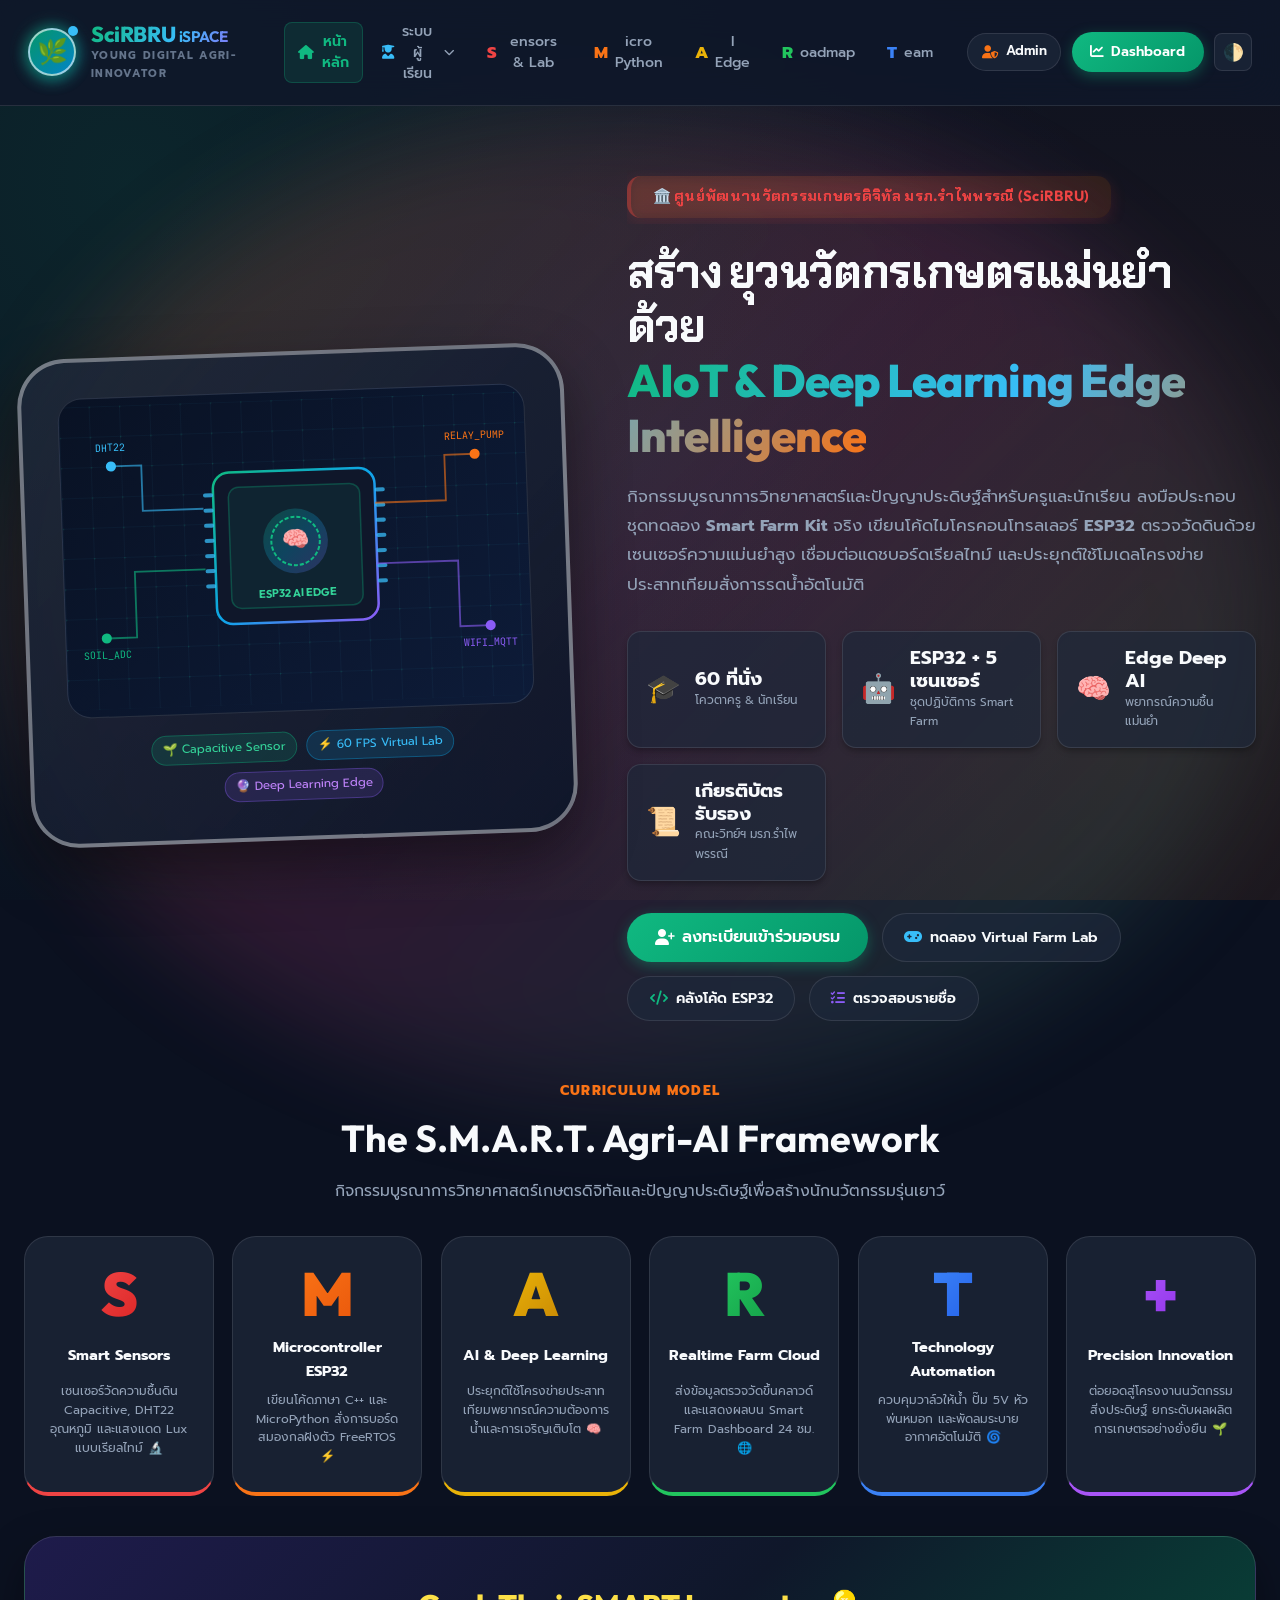
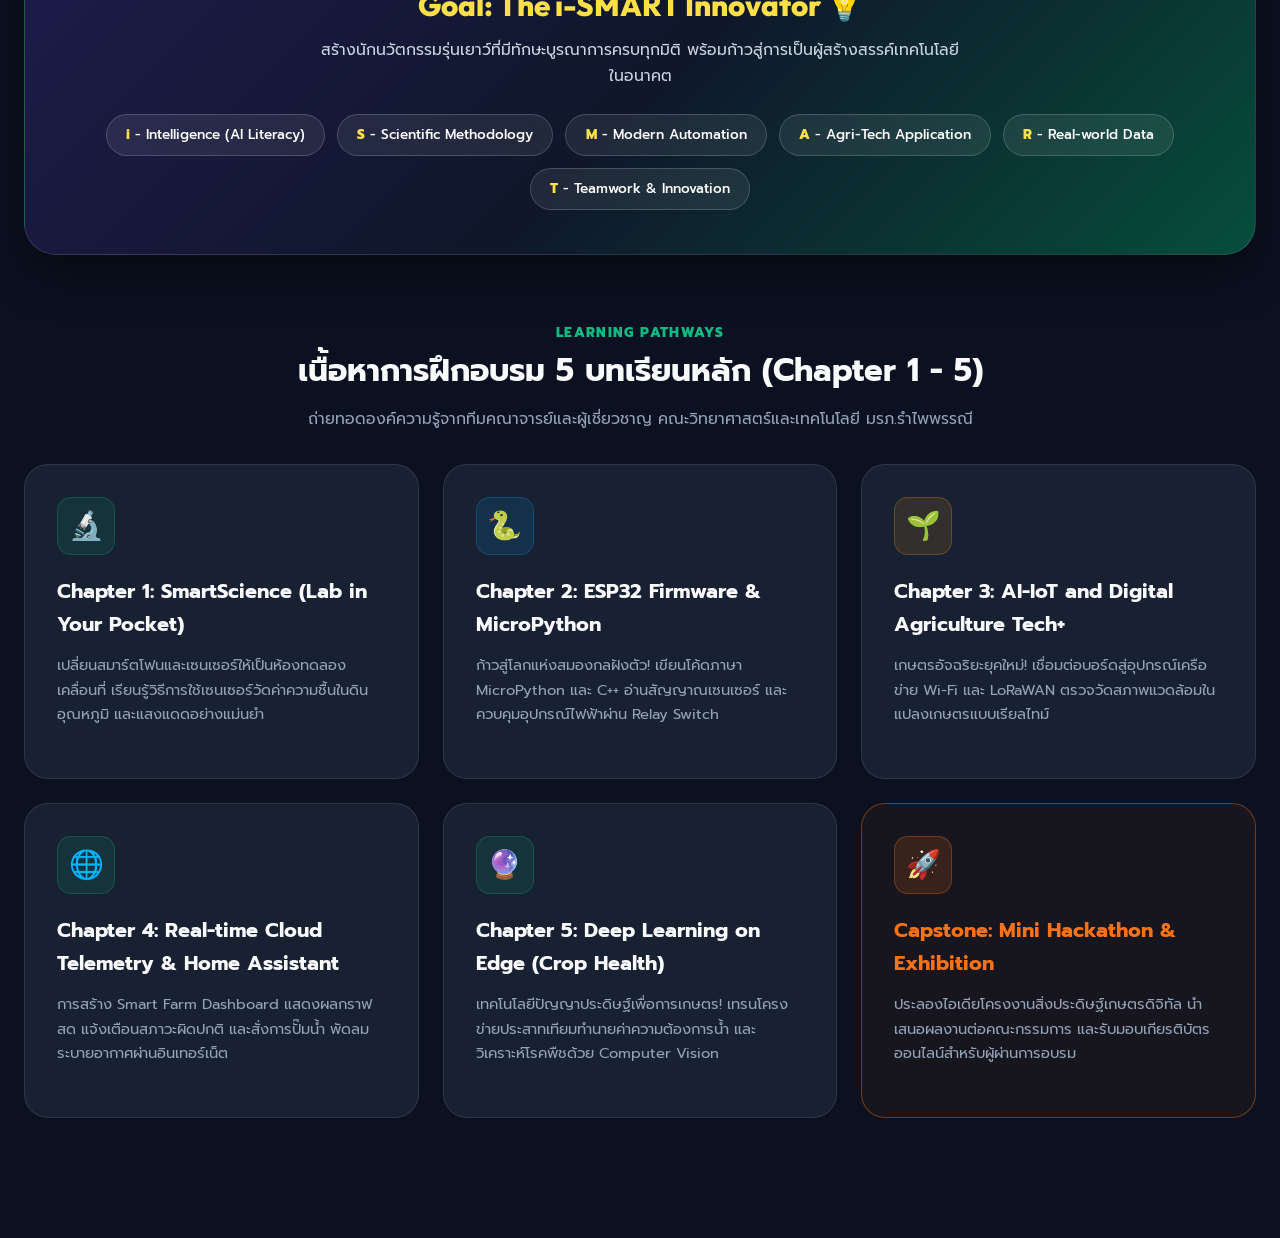
==== scirbru_ydai2026/index.html @ 5f40146c "feat(portal): redesign index.html style modeled on AI4Student Project 2026 with cyber-glassmorphism," ====
<!DOCTYPE html>
<html lang="th" data-theme="dark">
<head>
  <meta charset="UTF-8">
  <meta name="viewport" content="width=device-width, initial-scale=1.0, maximum-scale=1.0, user-scalable=no">
  <title>LEQs SciRBRU Digital Precision Farming & Deep AI | AI Co-Creation for Young Innovators</title>
  <meta name="description" content="โครงการอบรมเชิงปฏิบัติการ AIoT และ Deep Learning ในการเกษตรแม่นยำยุคใหม่ ศูนย์พัฒนานวัตกรรมเกษตรดิจิทัล คณะวิทยาศาสตร์และเทคโนโลยี มหาวิทยาลัยราชภัฏรำไพพรรณี">
  
  <!-- Google Fonts (Matching AI4Student_Project2026) -->
  <link rel="preconnect" href="https://fonts.googleapis.com">
  <link rel="preconnect" href="https://fonts.gstatic.com" crossorigin>
  <link href="https://fonts.googleapis.com/css2?family=Sarabun:wght@300;400;500;600;700&family=Kanit:wght@300;400;500;600;700&family=Chakra+Petch:wght@400;600;700&family=Outfit:wght@400;600;700;800&family=Prompt:wght@300;400;500;600;700;800&family=Orbitron:wght@400;700&family=JetBrains+Mono:wght@400;600&display=swap" rel="stylesheet">
  
  <!-- Font Awesome 6 -->
  <link rel="stylesheet" href="https://cdnjs.cloudflare.com/ajax/libs/font-awesome/6.4.0/css/all.min.css">
  
  <link rel="stylesheet" href="style.css">
</head>
<body>

  <!-- ==================== SITE HEADER (Modeled after AI4Student_Project2026) ==================== -->
  <header class="site-header">
    <div class="nav-container">
      
      <!-- Animated Logo & Brand -->
      <a href="javascript:void(0)" onclick="switchPortalTab('overview')" class="brand-wrapper group">
        <div class="nav-logo-box">
          <div class="nav-logo-glow"></div>
          <div class="nav-logo-avatar" id="navbarLogo">
            🌿
          </div>
          <div class="nav-logo-orbit"></div>
        </div>
        <div style="display: flex; flex-direction: column;">
          <span class="brand-title-text">
            SciRBRU <span style="font-size: 0.95rem; font-weight: 700; color: #f97316;">iSPACE</span>
          </span>
          <span class="brand-sub-badge">
            Young Digital Agri-Innovator
          </span>
        </div>
      </a>

      <!-- Desktop Navigation Menu -->
      <nav>
        <ul class="nav-menu">
          
          <!-- Home -->
          <li>
            <button class="nav-item-btn active" id="nav-btn-overview" onclick="switchPortalTab('overview')">
              <i class="fa-solid fa-house" style="color: #10b981;"></i> <span>หน้าหลัก</span>
            </button>
          </li>

          <!-- Student System Dropdown (From AI4Student) -->
          <li class="nav-dropdown">
            <button class="nav-item-btn">
              <i class="fa-solid fa-user-graduate" style="color: #38bdf8;"></i>
              <span>ระบบผู้เรียน</span>
              <i class="fa-solid fa-chevron-down" style="font-size: 0.68rem; margin-left: 0.2rem;"></i>
            </button>
            <div class="nav-dropdown-content">
              <a href="javascript:void(0)" onclick="switchPortalTab('register')" class="nav-dropdown-item">
                <i class="fa-solid fa-user-plus" style="color: #10b981; width: 20px;"></i>
                <span>ลงทะเบียน (Register)</span>
              </a>
              <a href="javascript:void(0)" onclick="switchPortalTab('participants')" class="nav-dropdown-item">
                <i class="fa-solid fa-list-check" style="color: #8b5cf6; width: 20px;"></i>
                <span>ประกาศรายชื่อ (List)</span>
              </a>
              <a href="javascript:void(0)" onclick="switchPortalTab('quiz')" class="nav-dropdown-item">
                <i class="fa-solid fa-file-pen" style="color: #f97316; width: 20px;"></i>
                <span>แบบทดสอบ Pre/Post</span>
              </a>
              <a href="javascript:void(0)" onclick="switchPortalTab('cert')" class="nav-dropdown-item">
                <i class="fa-solid fa-award" style="color: #ec4899; width: 20px;"></i>
                <span>เกียรติบัตร (Certificate)</span>
              </a>
            </div>
          </li>

          <!-- Colorful S-M-A-R-T Direct Menu Links -->
          <li>
            <button class="nav-item-btn" id="nav-btn-lab" onclick="switchPortalTab('lab')">
              <span class="nav-letter-s">S</span><span>ensors & Lab</span>
            </button>
          </li>
          <li>
            <button class="nav-item-btn" id="nav-btn-code" onclick="switchPortalTab('code')">
              <span class="nav-letter-m">M</span><span>icro Python</span>
            </button>
          </li>
          <li>
            <button class="nav-item-btn" onclick="switchPortalTab('lab')">
              <span class="nav-letter-a">A</span><span>I Edge</span>
            </button>
          </li>
          <li>
            <button class="nav-item-btn" id="nav-btn-schedule" onclick="switchPortalTab('schedule')">
              <span class="nav-letter-r">R</span><span>oadmap</span>
            </button>
          </li>
          <li>
            <button class="nav-item-btn" id="nav-btn-team" onclick="switchPortalTab('team')">
              <span class="nav-letter-t">T</span><span>eam</span>
            </button>
          </li>
        </ul>
      </nav>

      <!-- Right Action Controls -->
      <div class="nav-right-actions">
        <a href="admin.html" class="btn-secondary" style="font-size:0.82rem; padding:0.45rem 0.85rem;" title="ระบบหลังบ้านและจัดการฐานข้อมูล">
          <i class="fa-solid fa-user-shield" style="color: #f97316;"></i>
          <span>Admin</span>
        </a>
        <a href="http://localhost:8088/" target="_blank" class="btn-cta" title="เปิดแดชบอร์ดควบคุมสดและ AI Studio">
          <i class="fa-solid fa-chart-line"></i>
          <span>Dashboard</span>
        </a>
        <button class="btn-icon-toggle" id="theme-toggle-btn" onclick="toggleTheme()" title="สลับโหมดมืด/สว่าง">
          <span id="theme-icon">🌓</span>
        </button>
      </div>

    </div>
  </header>

  <!-- ==================== MAIN CONTENT WRAPPER ==================== -->
  <div class="main-wrapper">

    <!-- ==============================================================
         TAB 1: OVERVIEW & HOME
         ============================================================== -->
    <section class="tab-pane active" id="tab-overview">
      
      <!-- Dynamic Announcement Banner -->
      <div id="site-announcement-container" style="display:none; margin-bottom: 1.5rem; background: rgba(16, 185, 129, 0.12); border: 1px solid rgba(16, 185, 129, 0.35); border-radius: var(--radius-md); padding: 0.85rem 1.25rem; align-items: center; justify-content: space-between; flex-wrap: wrap; gap: 0.75rem;">
        <div style="display: flex; align-items: center; gap: 0.75rem;">
          <span style="font-size: 1.3rem;">📢</span>
          <span id="site-announcement-text" style="font-size: 0.9rem; font-weight: 500; color: #a7f3d0;"></span>
        </div>
        <button class="btn-cta" style="padding: 0.4rem 1rem; font-size: 0.8rem;" onclick="switchPortalTab('register')">
          <span>✍️ ลงทะเบียนทันที</span>
        </button>
      </div>

      <!-- Hero Section (2-Column Floating Layout from AI4Student_Project2026) -->
      <div class="hero-container">
        <div class="hero-2col-layout">
          
          <!-- Left Column: Floating Animated Visual Card with Aura Glow -->
          <div class="hero-image-col">
            <div class="hero-aura-glow"></div>
            <div class="hero-visual-card">
              <!-- High-Tech Farm & AI SVG Vector Canvas -->
              <div style="position: relative; width: 100%; height: 320px; border-radius: 1.5rem; overflow: hidden; background: linear-gradient(135deg, #091224 0%, #0d1b38 100%); border: 1px solid rgba(255, 255, 255, 0.12); display: flex; align-items: center; justify-content: center;">
                
                <svg viewBox="0 0 460 300" style="width: 100%; height: 100%;" fill="none" xmlns="http://www.w3.org/2000/svg">
                  <!-- Circuit Grid Pattern -->
                  <defs>
                    <pattern id="circuitGrid" width="30" height="30" patternUnits="userSpaceOnUse">
                      <path d="M 30 0 L 0 0 0 30" fill="none" stroke="rgba(56, 189, 248, 0.08)" stroke-width="1"/>
                      <circle cx="0" cy="0" r="1.5" fill="rgba(16, 185, 129, 0.2)"/>
                    </pattern>
                    <linearGradient id="aiGlow" x1="0%" y1="0%" x2="100%" y2="100%">
                      <stop offset="0%" stop-color="#10b981"/>
                      <stop offset="50%" stop-color="#0ea5e9"/>
                      <stop offset="100%" stop-color="#8b5cf6"/>
                    </linearGradient>
                  </defs>
                  <rect width="100%" height="100%" fill="url(#circuitGrid)"/>

                  <!-- Central Chip: ESP32 + AI Neural Core -->
                  <rect x="150" y="70" width="160" height="150" rx="16" fill="#0f172a" stroke="url(#aiGlow)" stroke-width="2.5"/>
                  <rect x="165" y="85" width="130" height="120" rx="10" fill="rgba(16, 185, 129, 0.08)" stroke="rgba(16, 185, 129, 0.3)" stroke-width="1.5"/>

                  <!-- Glowing AI Brain Core -->
                  <circle cx="230" cy="140" r="32" fill="url(#aiGlow)" opacity="0.25"/>
                  <circle cx="230" cy="140" r="24" fill="none" stroke="#10b981" stroke-width="2" stroke-dasharray="4 2"/>
                  <text x="230" y="146" text-anchor="middle" font-size="22" fill="#ffffff">🧠</text>

                  <!-- Chip Pins (Left & Right) -->
                  <g fill="#38bdf8" opacity="0.75">
                    <rect x="140" y="90" width="10" height="4" rx="2"/>
                    <rect x="140" y="105" width="10" height="4" rx="2"/>
                    <rect x="140" y="120" width="10" height="4" rx="2"/>
                    <rect x="140" y="135" width="10" height="4" rx="2"/>
                    <rect x="140" y="150" width="10" height="4" rx="2"/>
                    <rect x="140" y="165" width="10" height="4" rx="2"/>
                    <rect x="140" y="180" width="10" height="4" rx="2"/>

                    <rect x="310" y="90" width="10" height="4" rx="2"/>
                    <rect x="310" y="105" width="10" height="4" rx="2"/>
                    <rect x="310" y="120" width="10" height="4" rx="2"/>
                    <rect x="310" y="135" width="10" height="4" rx="2"/>
                    <rect x="310" y="150" width="10" height="4" rx="2"/>
                    <rect x="310" y="165" width="10" height="4" rx="2"/>
                    <rect x="310" y="180" width="10" height="4" rx="2"/>
                  </g>

                  <!-- Dynamic Circuit Traces -->
                  <path d="M 140 105 L 80 105 L 80 60 L 50 60" stroke="#38bdf8" stroke-width="1.8" fill="none" opacity="0.6"/>
                  <circle cx="50" cy="60" r="5" fill="#38bdf8"/>
                  <text x="50" y="45" text-anchor="middle" font-size="10" font-family="'JetBrains Mono', monospace" fill="#38bdf8">DHT22</text>

                  <path d="M 140 165 L 70 165 L 70 230 L 40 230" stroke="#10b981" stroke-width="1.8" fill="none" opacity="0.6"/>
                  <circle cx="40" cy="230" r="5" fill="#10b981"/>
                  <text x="40" y="250" text-anchor="middle" font-size="10" font-family="'JetBrains Mono', monospace" fill="#10b981">SOIL_ADC</text>

                  <path d="M 310 105 L 380 105 L 380 60 L 410 60" stroke="#f97316" stroke-width="1.8" fill="none" opacity="0.6"/>
                  <circle cx="410" cy="60" r="5" fill="#f97316"/>
                  <text x="410" y="45" text-anchor="middle" font-size="10" font-family="'JetBrains Mono', monospace" fill="#f97316">RELAY_PUMP</text>

                  <path d="M 310 165 L 390 165 L 390 230 L 420 230" stroke="#8b5cf6" stroke-width="1.8" fill="none" opacity="0.6"/>
                  <circle cx="420" cy="230" r="5" fill="#8b5cf6"/>
                  <text x="420" y="250" text-anchor="middle" font-size="10" font-family="'JetBrains Mono', monospace" fill="#8b5cf6">WIFI_MQTT</text>

                  <text x="230" y="195" text-anchor="middle" font-size="11" font-family="'Outfit', sans-serif" font-weight="700" fill="#34d399">ESP32 AI EDGE</text>
                </svg>

              </div>

              <!-- Floating Tag Badges -->
              <div style="display: flex; gap: 0.6rem; flex-wrap: wrap; margin-top: 1.25rem; justify-content: center;">
                <span class="tag-badge" style="background: rgba(16, 185, 129, 0.15); border-color: rgba(16, 185, 129, 0.35); color: #34d399;">
                  🌱 Capacitive Sensor
                </span>
                <span class="tag-badge" style="background: rgba(14, 165, 233, 0.15); border-color: rgba(14, 165, 233, 0.35); color: #38bdf8;">
                  ⚡ 60 FPS Virtual Lab
                </span>
                <span class="tag-badge" style="background: rgba(139, 92, 246, 0.15); border-color: rgba(139, 92, 246, 0.35); color: #c084fc;">
                  🔮 Deep Learning Edge
                </span>
              </div>
            </div>
          </div>

          <!-- Right Column: Text Content & Dynamic Ticker -->
          <div class="hero-text-col">
            
            <!-- Hero Animated Ticker Container (From AI4Student) -->
            <div class="hero-ticker-container">
              <span id="hero-ticker" class="hero-ticker-badge text-red-500 anim-blink">
                🏛️ ศูนย์พัฒนานวัตกรรมเกษตรดิจิทัล มรภ.รำไพพรรณี (SciRBRU)
              </span>
            </div>

            <!-- Main Heading with Gradient Text -->
            <h1 class="hero-title">
              สร้าง ยุวนวัตกรเกษตรแม่นยำ ด้วย<br>
              <span class="grad">AIoT & Deep Learning Edge Intelligence</span>
            </h1>

            <p class="hero-subtitle">
              กิจกรรมบูรณาการวิทยาศาสตร์และปัญญาประดิษฐ์สำหรับครูและนักเรียน 
              ลงมือประกอบชุดทดลอง <b>Smart Farm Kit</b> จริง เขียนโค้ดไมโครคอนโทรลเลอร์ <b>ESP32</b> 
              ตรวจวัดดินด้วยเซนเซอร์ความแม่นยำสูง เชื่อมต่อแดชบอร์ดเรียลไทม์ 
              และประยุกต์ใช้โมเดลโครงข่ายประสาทเทียมสั่งการรดน้ำอัตโนมัติ
            </p>

            <!-- Stats Grid -->
            <div class="hero-stats-grid">
              <div class="stat-pill">
                <div class="stat-icon">🎓</div>
                <div>
                  <div class="stat-val">60 ที่นั่ง</div>
                  <div class="stat-label">โควตาครู & นักเรียน</div>
                </div>
              </div>
              <div class="stat-pill">
                <div class="stat-icon">🤖</div>
                <div>
                  <div class="stat-val">ESP32 + 5 เซนเซอร์</div>
                  <div class="stat-label">ชุดปฏิบัติการ Smart Farm</div>
                </div>
              </div>
              <div class="stat-pill">
                <div class="stat-icon">🧠</div>
                <div>
                  <div class="stat-val">Edge Deep AI</div>
                  <div class="stat-label">พยากรณ์ความชื้นแม่นยำ</div>
                </div>
              </div>
              <div class="stat-pill">
                <div class="stat-icon">📜</div>
                <div>
                  <div class="stat-val">เกียรติบัตรรับรอง</div>
                  <div class="stat-label">คณะวิทย์ฯ มรภ.รำไพพรรณี</div>
                </div>
              </div>
            </div>

            <!-- Hero Action Buttons -->
            <div class="hero-actions">
              <button class="btn-cta" onclick="switchPortalTab('register')" style="padding: 0.8rem 1.75rem; font-size: 1rem;">
                <i class="fa-solid fa-user-plus"></i>
                <span>ลงทะเบียนเข้าร่วมอบรม</span>
              </button>
              <button class="btn-secondary" onclick="switchPortalTab('lab')">
                <i class="fa-solid fa-gamepad" style="color: #38bdf8;"></i>
                <span>ทดลอง Virtual Farm Lab</span>
              </button>
              <button class="btn-secondary" onclick="switchPortalTab('code')">
                <i class="fa-solid fa-code" style="color: #10b981;"></i>
                <span>คลังโค้ด ESP32</span>
              </button>
              <button class="btn-secondary" onclick="switchPortalTab('participants')">
                <i class="fa-solid fa-list-check" style="color: #8b5cf6;"></i>
                <span>ตรวจสอบรายชื่อ</span>
              </button>
            </div>

          </div>

        </div>
      </div>

      <!-- ==============================================================
           THE S.M.A.R.T. FRAMEWORK (Exact 6-Card Grid from AI4Student iSPACE)
           ============================================================== -->
      <section class="framework-section">
        
        <div class="section-header">
          <span style="color: #f97316; font-weight: 800; text-transform: uppercase; letter-spacing: 0.1em; font-size: 0.85rem;">Curriculum Model</span>
          <h2 class="section-title" style="font-family: var(--font-heading); font-size: 2.35rem; margin-top: 0.25rem;">The S.M.A.R.T. Agri-AI Framework</h2>
          <p class="section-desc">กิจกรรมบูรณาการวิทยาศาสตร์เกษตรดิจิทัลและปัญญาประดิษฐ์เพื่อสร้างนักนวัตกรรมรุ่นเยาว์</p>
        </div>

        <!-- 6 Colorful Glass Cards Grid -->
        <div class="framework-grid">
          
          <!-- S -->
          <div class="framework-card border-b-red">
            <div class="framework-letter" style="background: linear-gradient(135deg, #ef4444 0%, #dc2626 100%); -webkit-background-clip: text; -webkit-text-fill-color: transparent;">
              S
            </div>
            <h3 class="framework-title">Smart Sensors</h3>
            <p class="framework-desc">
              เซนเซอร์วัดความชื้นดิน Capacitive, DHT22 อุณหภูมิ และแสงแดด Lux แบบเรียลไทม์ 🔬
            </p>
          </div>

          <!-- M -->
          <div class="framework-card border-b-orange">
            <div class="framework-letter" style="background: linear-gradient(135deg, #f97316 0%, #ea580c 100%); -webkit-background-clip: text; -webkit-text-fill-color: transparent;">
              M
            </div>
            <h3 class="framework-title">Microcontroller ESP32</h3>
            <p class="framework-desc">
              เขียนโค้ดภาษา C++ และ MicroPython สั่งการบอร์ดสมองกลฝังตัว FreeRTOS ⚡
            </p>
          </div>

          <!-- A -->
          <div class="framework-card border-b-yellow">
            <div class="framework-letter" style="background: linear-gradient(135deg, #eab308 0%, #ca8a04 100%); -webkit-background-clip: text; -webkit-text-fill-color: transparent;">
              A
            </div>
            <h3 class="framework-title">AI & Deep Learning</h3>
            <p class="framework-desc">
              ประยุกต์ใช้โครงข่ายประสาทเทียมพยากรณ์ความต้องการน้ำและการเจริญเติบโต 🧠
            </p>
          </div>

          <!-- R -->
          <div class="framework-card border-b-green">
            <div class="framework-letter" style="background: linear-gradient(135deg, #22c55e 0%, #16a34a 100%); -webkit-background-clip: text; -webkit-text-fill-color: transparent;">
              R
            </div>
            <h3 class="framework-title">Realtime Farm Cloud</h3>
            <p class="framework-desc">
              ส่งข้อมูลตรวจวัดขึ้นคลาวด์และแสดงผลบน Smart Farm Dashboard 24 ชม. 🌐
            </p>
          </div>

          <!-- T -->
          <div class="framework-card border-b-blue">
            <div class="framework-letter" style="background: linear-gradient(135deg, #3b82f6 0%, #2563eb 100%); -webkit-background-clip: text; -webkit-text-fill-color: transparent;">
              T
            </div>
            <h3 class="framework-title">Technology Automation</h3>
            <p class="framework-desc">
              ควบคุมวาล์วให้น้ำ ปั๊ม 5V หัวพ่นหมอก และพัดลมระบายอากาศอัตโนมัติ 🌀
            </p>
          </div>

          <!-- + -->
          <div class="framework-card border-b-purple">
            <div class="framework-letter" style="background: linear-gradient(135deg, #a855f7 0%, #9333ea 100%); -webkit-background-clip: text; -webkit-text-fill-color: transparent;">
              +
            </div>
            <h3 class="framework-title">Precision Innovation</h3>
            <p class="framework-desc">
              ต่อยอดสู่โครงงานนวัตกรรมสิ่งประดิษฐ์ ยกระดับผลผลิตการเกษตรอย่างยั่งยืน 🌱
            </p>
          </div>

        </div>

        <!-- i-SMART Innovator Goal Banner (From AI4Student) -->
        <div class="goal-banner">
          <h3 style="font-family: var(--font-heading); font-size: 1.85rem; font-weight: 800; margin-bottom: 0.5rem; color: #fde047;">
            Goal: The i-SMART Innovator 💡
          </h3>
          <p style="color: #cbd5e1; font-size: 0.98rem; max-width: 650px; margin: 0 auto;">
            สร้างนักนวัตกรรมรุ่นเยาว์ที่มีทักษะบูรณาการครบทุกมิติ พร้อมก้าวสู่การเป็นผู้สร้างสรรค์เทคโนโลยีในอนาคต
          </p>

          <div class="goal-pills">
            <span class="goal-pill"><span class="goal-letter">i</span> - Intelligence (AI Literacy)</span>
            <span class="goal-pill"><span class="goal-letter">S</span> - Scientific Methodology</span>
            <span class="goal-pill"><span class="goal-letter">M</span> - Modern Automation</span>
            <span class="goal-pill"><span class="goal-letter">A</span> - Agri-Tech Application</span>
            <span class="goal-pill"><span class="goal-letter">R</span> - Real-world Data</span>
            <span class="goal-pill"><span class="goal-letter">T</span> - Teamwork & Innovation</span>
          </div>
        </div>

      </section>

      <!-- ==============================================================
           CHAPTER HIGHLIGHTS (Modeled after AI4Student Chapters 1-5)
           ============================================================== -->
      <div class="section-header">
        <span style="color: var(--primary); font-weight: 800; text-transform: uppercase; letter-spacing: 0.1em; font-size: 0.85rem;">Learning Pathways</span>
        <h2 class="section-title">เนื้อหาการฝึกอบรม 5 บทเรียนหลัก (Chapter 1 - 5)</h2>
        <p class="section-desc">ถ่ายทอดองค์ความรู้จากทีมคณาจารย์และผู้เชี่ยวชาญ คณะวิทยาศาสตร์และเทคโนโลยี มรภ.รำไพพรรณี</p>
      </div>

      <div class="pillars-grid">
        
        <div class="pillar-card">
          <div class="pillar-icon-box">🔬</div>
          <h3 class="pillar-title">Chapter 1: SmartScience (Lab in Your Pocket)</h3>
          <p class="pillar-desc">
            เปลี่ยนสมาร์ตโฟนและเซนเซอร์ให้เป็นห้องทดลองเคลื่อนที่ เรียนรู้วิธีการใช้เซนเซอร์วัดค่าความชื้นในดิน อุณหภูมิ และแสงแดดอย่างแม่นยำ
          </p>
        </div>

        <div class="pillar-card">
          <div class="pillar-icon-box">🐍</div>
          <h3 class="pillar-title">Chapter 2: ESP32 Firmware & MicroPython</h3>
          <p class="pillar-desc">
            ก้าวสู่โลกแห่งสมองกลฝังตัว! เขียนโค้ดภาษา MicroPython และ C++ อ่านสัญญาณเซนเซอร์ และควบคุมอุปกรณ์ไฟฟ้าผ่าน Relay Switch
          </p>
        </div>

        <div class="pillar-card">
          <div class="pillar-icon-box">🌱</div>
          <h3 class="pillar-title">Chapter 3: AI-IoT and Digital Agriculture Tech+</h3>
          <p class="pillar-desc">
            เกษตรอัจฉริยะยุคใหม่! เชื่อมต่อบอร์ดสู่อุปกรณ์เครือข่าย Wi-Fi และ LoRaWAN ตรวจวัดสภาพแวดล้อมในแปลงเกษตรแบบเรียลไทม์
          </p>
        </div>

        <div class="pillar-card">
          <div class="pillar-icon-box">🌐</div>
          <h3 class="pillar-title">Chapter 4: Real-time Cloud Telemetry & Home Assistant</h3>
          <p class="pillar-desc">
            การสร้าง Smart Farm Dashboard แสดงผลกราฟสด แจ้งเตือนสภาวะผิดปกติ และสั่งการปั๊มน้ำ พัดลมระบายอากาศผ่านอินเทอร์เน็ต
          </p>
        </div>

        <div class="pillar-card">
          <div class="pillar-icon-box">🔮</div>
          <h3 class="pillar-title">Chapter 5: Deep Learning on Edge (Crop Health)</h3>
          <p class="pillar-desc">
            เทคโนโลยีปัญญาประดิษฐ์เพื่อการเกษตร! เทรนโครงข่ายประสาทเทียมทำนายค่าความต้องการน้ำ และวิเคราะห์โรคพืชด้วย Computer Vision
          </p>
        </div>

        <div class="pillar-card" style="border-color: rgba(249, 115, 22, 0.4); background: rgba(249, 115, 22, 0.05);">
          <div class="pillar-icon-box" style="background: rgba(249, 115, 22, 0.15); border-color: rgba(249, 115, 22, 0.3);">🚀</div>
          <h3 class="pillar-title" style="color: #f97316;">Capstone: Mini Hackathon & Exhibition</h3>
          <p class="pillar-desc">
            ประลองไอเดียโครงงานสิ่งประดิษฐ์เกษตรดิจิทัล นำเสนอผลงานต่อคณะกรรมการ และรับมอบเกียรติบัตรออนไลน์สำหรับผู้ผ่านการอบรม
          </p>
        </div>

      </div>

    </section>

    <!-- ==============================================================
         TAB 2: INTERACTIVE SCHEDULE (2 DAYS)
         ============================================================== -->
    <section class="tab-pane" id="tab-schedule">
      <div class="section-header">
        <div class="section-badge">Workshop Schedule</div>
        <h2 class="section-title">กำหนดการฝึกอบรมเชิงปฏิบัติการ (2 วัน 16 ชั่วโมง)</h2>
        <p class="section-desc">ตารางกิจกรรมการเรียนรู้แบบ Active Learning ผสานทฤษฎีและลงมือปฏิบัติจริง</p>


    <!-- ==============================================================
         TAB 2: INTERACTIVE SCHEDULE (2 DAYS)
         ============================================================== -->
    <section class="tab-pane" id="tab-schedule">
      <div class="section-header">
        <div class="section-badge">Workshop Schedule</div>
        <h2 class="section-title">กำหนดการฝึกอบรมเชิงปฏิบัติการ (2 วัน 16 ชั่วโมง)</h2>
        <p class="section-desc">ตารางกิจกรรมการเรียนรู้แบบ Active Learning ผสานทฤษฎีและลงมือปฏิบัติจริง</p>
      </div>

      <div class="schedule-container">
        <!-- Day Toggle -->
        <div class="schedule-day-toggle">
          <button class="day-tab-btn active" id="btn-day-1" onclick="switchScheduleDay(1)">
            <span>📅 วันที่ 1: AIoT Hardware, Sensors & Coding</span>
          </button>
          <button class="day-tab-btn" id="btn-day-2" onclick="switchScheduleDay(2)">
            <span>🧠 วันที่ 2: Deep Learning, Edge AI & Pitching</span>
          </button>
        </div>

        <!-- DAY 1 TIMELINE -->
        <div class="timeline day-content-pane" id="day-1-timeline">
          
          <div class="timeline-item">
            <div class="timeline-time">⏰ 08:30 - 09:00</div>
            <div class="timeline-content-card">
              <span class="timeline-badge badge-break">ลงทะเบียน & วัดผล</span>
              <h4 class="timeline-title">ลงทะเบียนผู้เข้ารับการอบรม และทำแบบทดสอบวัดความรู้ก่อนการอบรม (Pre-test)</h4>
              <p class="timeline-desc">ตรวจเช็กรายชื่อ รับชุดเอกสารประจำกลุ่ม และเข้าทำแบบทดสอบ Pre-test ทางออนไลน์</p>
            </div>
          </div>

          <div class="timeline-item">
            <div class="timeline-time">⏰ 09:00 - 09:30</div>
            <div class="timeline-content-card">
              <span class="timeline-badge badge-theory">พิธีเปิด</span>
              <h4 class="timeline-title">พิธีเปิดโครงการและกล่าวต้อนรับผู้เข้าร่วม</h4>
              <p class="timeline-desc">โดย คณบดีคณะวิทยาศาสตร์และเทคโนโลยี มหาวิทยาลัยราชภัฏรำไพพรรณี</p>
            </div>
          </div>

          <div class="timeline-item">
            <div class="timeline-time">⏰ 09:30 - 10:30</div>
            <div class="timeline-content-card">
              <span class="timeline-badge badge-theory">บรรยายทฤษฎี</span>
              <h4 class="timeline-title">บรรยายหัวข้อที่ 1: ทิศทางเกษตรแม่นยำแห่งอนาคต สู่ Deep AIoT และเกษตรดิจิทัลคาร์บอนต่ำ</h4>
              <p class="timeline-desc">ภาพรวมเทคโนโลยี Precision Agriculture, สมการความสัมพันธ์พันธุกรรมและสิ่งแวดล้อม P = G + E + (G×E), บทบาทของปัญญาประดิษฐ์ในการลดการใช้น้ำและพลังงาน</p>
              <div class="timeline-speaker">🎤 วิทยากร: ผศ.ดร.ชีวะ ทัศนา และ ผศ.ดร.จิรภัทร จันทมาลี</div>
            </div>
          </div>

          <div class="timeline-item">
            <div class="timeline-time">⏰ 10:45 - 12:00</div>
            <div class="timeline-content-card">
              <span class="timeline-badge badge-lab">ภาคปฏิบัติ 1</span>
              <h4 class="timeline-title">ปฏิบัติการที่ 1: การประกอบโครงสร้าง Smart Farm Mini-Kit และการต่อวงจรเซนเซอร์</h4>
              <p class="timeline-desc">ลงมือต่อวงจรเซนเซอร์วัดความชื้นในดิน Capacitive, เซนเซอร์ DHT22, เซนเซอร์แสง Lux, และบอร์ดรีเลย์ 4 ช่อง ร่วมกับบอร์ดไมโครคอนโทรลเลอร์ ESP32</p>
              <div class="timeline-speaker">👨‍🏫 ดูแลโดยทีมวิทยากรและนักศึกษาช่วยสอนสาขาฟิสิกส์ มรภ.รำไพพรรณี</div>
            </div>
          </div>

          <div class="timeline-item">
            <div class="timeline-time">⏰ 13:00 - 14:30</div>
            <div class="timeline-content-card">
              <span class="timeline-badge badge-lab">ภาคปฏิบัติ 2</span>
              <h4 class="timeline-title">ปฏิบัติการที่ 2: การเขียนโปรแกรมอ่านค่าเซนเซอร์และการประมวลผลสัญญาณเบื้องต้น</h4>
              <p class="timeline-desc">เขียนโค้ดภาษา C++ ผ่าน Arduino IDE / MicroPython อ่านค่าสัญญาณอนาล็อก 12-bit จากเซนเซอร์ดิน และแปลงค่าเป็นเปอร์เซ็นต์ความชื้นพร้อมระบบตัดสัญญาณรบกวน</p>
            </div>
          </div>

          <div class="timeline-item">
            <div class="timeline-time">⏰ 14:45 - 16:30</div>
            <div class="timeline-content-card">
              <span class="timeline-badge badge-lab">ภาคปฏิบัติ 3</span>
              <h4 class="timeline-title">ปฏิบัติการที่ 3: การเชื่อมต่อ Wi-Fi และสั่งการระบบรดน้ำผ่าน Web Dashboard</h4>
              <p class="timeline-desc">ส่งข้อมูลเซนเซอร์ผ่านเครือข่าย Wi-Fi แสดงผลบนแดชบอร์ด ควบคุมวาล์วและปั๊มน้ำผ่านสมาร์ตโฟน และตั้งค่าการแจ้งเตือนดินแห้งแล้งผ่าน LINE Notify</p>
            </div>
          </div>

        </div>

        <!-- DAY 2 TIMELINE -->
        <div class="timeline day-content-pane" id="day-2-timeline" style="display: none;">
          
          <div class="timeline-item">
            <div class="timeline-time">⏰ 08:30 - 09:00</div>
            <div class="timeline-content-card">
              <span class="timeline-badge badge-theory">ทบทวนความรู้</span>
              <h4 class="timeline-title">สรุปบทเรียนวันที่ 1 และตรวจสอบความพร้อมของระบบ Smart Farm Kit</h4>
              <p class="timeline-desc">ทดสอบความพร้อมของเซนเซอร์และระบบเครือข่าย Wi-Fi ของแต่ละกลุ่ม</p>
            </div>
          </div>

          <div class="timeline-item">
            <div class="timeline-time">⏰ 09:00 - 10:30</div>
            <div class="timeline-content-card">
              <span class="timeline-badge badge-theory">บรรยาย & สาธิต</span>
              <h4 class="timeline-title">บรรยายหัวข้อที่ 2: การรวบรวม Dataset สภาพแวดล้อม และโครงข่ายประสาทเทียม (Deep Neural Networks)</h4>
              <p class="timeline-desc">โครงสร้างของ Deep Learning (MLP / LSTM), การจัดการชุดข้อมูลการตรวจวัด (Data Preprocessing), การกำหนดค่าพารามิเตอร์ Epochs, Batch Size และ Learning Rate</p>
              <div class="timeline-speaker">🎤 วิทยากร: ผศ.ดร.ชีวะ ทัศนา</div>
            </div>
          </div>

          <div class="timeline-item">
            <div class="timeline-time">⏰ 10:45 - 12:00</div>
            <div class="timeline-content-card">
              <span class="timeline-badge badge-lab">ภาคปฏิบัติ 4</span>
              <h4 class="timeline-title">ปฏิบัติการที่ 4: ฝึกเทรนโมเดล Deep Learning ผ่าน LEQs SciRBRU AI Studio</h4>
              <p class="timeline-desc">ใช้งานแท่นเทรนโมเดลบนเว็บแอปพลิเคชัน ทดลองปรับค่าพารามิเตอร์ วิเคราะห์เส้นกราฟ Loss vs Accuracy และดูผลพยากรณ์ความชื้นล่วงหน้า 1h, 3h, 6h</p>
            </div>
          </div>

          <div class="timeline-item">
            <div class="timeline-time">⏰ 13:00 - 14:30</div>
            <div class="timeline-content-card">
              <span class="timeline-badge badge-lab">ภาคปฏิบัติ 5</span>
              <h4 class="timeline-title">ปฏิบัติการที่ 5: การส่งออกโมเดลสู่ Edge AI (`esp32_ai_weights.h`) และระบบรดน้ำอัตโนมัติ</h4>
              <p class="timeline-desc">คอมไพล์ค่าน้ำหนักโมเดลลงสู่หน่วยความจำของ ESP32 เพื่อให้บอร์ดสามารถคำนวณและตัดสินใจเปิดวาล์วรดน้ำได้ด้วยตัวเองแม้ไม่มีอินเทอร์เน็ต</p>
            </div>
          </div>

          <div class="timeline-item">
            <div class="timeline-time">⏰ 14:45 - 15:45</div>
            <div class="timeline-content-card">
              <span class="timeline-badge badge-lab">Pitching & โครงงาน</span>
              <h4 class="timeline-title">กิจกรรมนำเสนอแนวคิดโครงงานนวัตกรรมสิ่งประดิษฐ์เกษตรดิจิทัล</h4>
              <p class="timeline-desc">แต่ละกลุ่มร่วมระดมความคิดและนำเสนอไอเดียการนำ AIoT ไปประยุกต์ใช้ในโรงเรียนหรือชุมชน เพื่อรับคำแนะนำการต่อยอดส่งประกวดโครงงาน</p>
            </div>
          </div>

          <div class="timeline-item">
            <div class="timeline-time">⏰ 15:45 - 16:30</div>
            <div class="timeline-content-card">
              <span class="timeline-badge badge-break">วัดผล & ปิดกิจกรรม</span>
              <h4 class="timeline-title">ทำแบบทดสอบหลังอบรม (Post-test), ประเมินความพึงพอใจ และพิธีมอบเกียรติบัตร</h4>
              <p class="timeline-desc">ทดสอบความก้าวหน้าทางการเรียนรู้ สรุปผลการประเมิน มอบเกียรติบัตรแก่คุณครูและนักเรียน และถ่ายภาพร่วมกัน</p>
            </div>
          </div>

        </div>

      </div>
    </section>

    <!-- ==============================================================
         TAB 3: VIRTUAL LAB SIMULATOR
         ============================================================== -->
    <section class="tab-pane" id="tab-lab">
      <div class="section-header">
        <div class="section-badge">Virtual Laboratory</div>
        <h2 class="section-title">ห้องปฏิบัติการเสมือนจริง (Interactive Smart Farm Simulator)</h2>
        <p class="section-desc">ทดลองปรับค่าสภาพแวดล้อม และสังเกตการตัดสินใจของ AI และระบบอัตโนมัติได้แบบเรียลไทม์บนหน้าเว็บ</p>
      </div>

      <div class="lab-container">
        
        <!-- Simulation Stage -->
        <div class="lab-stage-card">
          <div class="greenhouse-visual-box">
            
            <!-- Spray Effect -->
            <div class="sim-water-spray" id="sim-water-spray"></div>

            <!-- Plant Visual Avatar -->
            <div class="sim-plant" id="sim-plant-avatar">🌱✨</div>

            <!-- Soil Bed -->
            <div class="sim-soil-bed" id="sim-soil-bed">
              <div style="font-size:0.82rem; color:#d7ccc8; font-weight:600;">
                แปลงเกษตรจำลอง (Simulated Crop Bed)
              </div>
              <div id="sim-health-badge" class="tag-badge" style="background:#10b981; color:#fff;">
                ✅ สภาพแวดล้อมสมบูรณ์ (Optimum)
              </div>
            </div>

          </div>

          <!-- Slider Controls -->
          <div class="sim-controls-panel">
            <div class="control-item">
              <label>
                <span>💧 ความชื้นในดิน (Soil Moisture)</span>
                <span id="val-soil" style="color:var(--primary); font-weight:700;">45%</span>
              </label>
              <input type="range" class="range-slider" id="sim-soil-slider" min="10" max="90" value="45" oninput="updateLabSim()">
            </div>

            <div class="control-item">
              <label>
                <span>🌡️ อุณหภูมิอากาศ (Temperature)</span>
                <span id="val-temp" style="color:var(--accent); font-weight:700;">29.5°C</span>
              </label>
              <input type="range" class="range-slider" id="sim-temp-slider" min="18" max="45" step="0.5" value="29.5" oninput="updateLabSim()">
            </div>

            <div class="control-item">
              <label>
                <span>☀️ ความเข้มแสงแดด (Sunlight)</span>
                <span id="val-light" style="color:#38bdf8; font-weight:700;">65 klux</span>
              </label>
              <input type="range" class="range-slider" id="sim-light-slider" min="0" max="100" value="65" oninput="updateLabSim()">
            </div>
          </div>
        </div>

        <!-- Sidebar Actuators & AI Controller -->
        <div class="lab-sidebar-card">
          <h3 style="font-size:1.15rem; font-weight:700;">🤖 สถานะอุปกรณ์และระบบ AI</h3>

          <!-- AI Autonomous Switch -->
          <div class="actuator-row" style="background: rgba(16, 185, 129, 0.12); border-color: rgba(16, 185, 129, 0.3);">
            <div>
              <div style="font-weight:700; color:#34d399; font-size:0.92rem;">AI รดน้ำอัตโนมัติ</div>
              <div style="font-size:0.75rem; color:var(--text-muted);">ตัดสินใจตามโมเดล Deep Learning</div>
            </div>
            <label class="switch-toggle">
              <input type="checkbox" id="toggle-ai-auto" checked onchange="toggleAiAuto()">
              <span class="toggle-slider"></span>
            </label>
          </div>

          <div id="ai-decision-text" style="font-size:0.84rem; padding:0.65rem; background:rgba(0,0,0,0.3); border-radius:6px; min-height:42px;">
            <span style="color:#0ea5e9;">✨ AI สแตนด์บาย: ความชื้นดินเพียงพอแล้ว</span>
          </div>

          <hr style="border:0; border-top:1px solid var(--border-color);">

          <!-- Actuator Toggles -->
          <div class="actuator-row" id="row-valve">
            <span style="font-size:0.9rem;">🚰 โซลินอยด์วาล์วน้ำ (GPIO18)</span>
            <label class="switch-toggle">
              <input type="checkbox" id="toggle-valve" onchange="toggleActuator('valve')">
              <span class="toggle-slider"></span>
            </label>
          </div>

          <div class="actuator-row" id="row-pump">
            <span style="font-size:0.9rem;">⚡ ปั๊มน้ำ DC 5V (GPIO19)</span>
            <label class="switch-toggle">
              <input type="checkbox" id="toggle-pump" onchange="toggleActuator('pump')">
              <span class="toggle-slider"></span>
            </label>
          </div>

          <div class="actuator-row" id="row-mist">
            <span style="font-size:0.9rem;">🌫️ หัวพ่นหมอกลดความร้อน (GPIO21)</span>
            <label class="switch-toggle">
              <input type="checkbox" id="toggle-mist" onchange="toggleActuator('mist')">
              <span class="toggle-slider"></span>
            </label>
          </div>

          <div class="actuator-row" id="row-fan">
            <span style="font-size:0.9rem;">🌀 พัดลมระบายอากาศ (GPIO22)</span>
            <label class="switch-toggle">
              <input type="checkbox" id="toggle-fan" onchange="toggleActuator('fan')">
              <span class="toggle-slider"></span>
            </label>
          </div>

        </div>

      </div>
    </section>

    <!-- ==============================================================
         TAB 4: AI CODING ASSISTANT
         ============================================================== -->
    <section class="tab-pane" id="tab-code">
      <div class="section-header">
        <div class="section-badge">Coding & Firmware</div>
        <h2 class="section-title">คลังโค้ดตัวอย่างและผู้ช่วยเขียนโค้ดอัจฉริยะ (AI Coding Assistant)</h2>
        <p class="section-desc">รวมตัวอย่างโค้ดคำสั่งสำหรับบอร์ด ESP32 ทั้งภาษา C++ (Arduino IDE) และ MicroPython พร้อมคัดลอกไปใช้งานได้ทันที</p>
      </div>

      <div class="code-assistant-layout">
        
        <!-- Presets Menu -->
        <div class="preset-list">
          <h4 style="font-size:0.95rem; font-weight:700; margin-bottom:0.5rem;">📁 เลือกหัวข้อโค้ดตัวอย่าง:</h4>
          <button class="preset-btn active" id="preset-arduino_soil" onclick="selectCodePreset('arduino_soil')">
            <span>🌱</span>
            <span>อ่านเซนเซอร์ความชื้นดิน (C++)</span>
          </button>
          <button class="preset-btn" id="preset-arduino_ai_edge" onclick="selectCodePreset('arduino_ai_edge')">
            <span>🔮</span>
            <span>โมเดล Deep Learning บน ESP32</span>
          </button>
          <button class="preset-btn" id="preset-micropython_farm" onclick="selectCodePreset('micropython_farm')">
            <span>🐍</span>
            <span>MicroPython Smart Farm</span>
          </button>
        </div>

        <!-- Code Viewer Box -->
        <div class="code-viewer-card">
          <div class="code-header-bar">
            <div>
              <div id="code-display-title" style="font-weight:700; font-size:1.05rem;">1. อ่านค่าเซนเซอร์ความชื้นดินและแปลงค่า (Arduino C++)</div>
              <span class="code-lang-tag" id="code-lang-label">C++ (Arduino IDE)</span>
            </div>
            <button class="btn-cta" id="btn-copy-code" onclick="copyCodeToClipboard()">
              <span>📋 คัดลอกโค้ด</span>
            </button>
          </div>
          <pre class="code-box-pre" id="code-snippet-box"></pre>
        </div>

      </div>
    </section>

    <!-- ==============================================================
         TAB 5: PRE-TEST & POST-TEST QUIZ
         ============================================================== -->
    <section class="tab-pane" id="tab-quiz">
      <div class="section-header">
        <div class="section-badge">Knowledge Assessment</div>
        <h2 class="section-title">แบบทดสอบวัดความรู้ AIoT & เกษตรแม่นยำ (Pre-test / Post-test)</h2>
        <p class="section-desc">ประเมินความรู้ความเข้าใจเกี่ยวกับเทคโนโลยีเซนเซอร์ การเขียนโปรแกรม และการประยุกต์ใช้โมเดล Deep Learning</p>
      </div>

      <div class="quiz-wrapper">
        <div id="quiz-questions-list"></div>

        <div style="text-align:center; margin-top:2rem;">
          <button class="btn-cta" style="padding:0.75rem 2.2rem; font-size:1rem;" onclick="gradeQuiz()">
            <span>📝 ส่งคำตอบและตรวจคะแนน</span>
          </button>
        </div>

        <!-- Result Score Box -->
        <div id="quiz-result-score" style="display:none; margin-top:2rem; padding:1.5rem; background:rgba(16, 185, 129, 0.15); border:1px solid #10b981; border-radius:12px; text-align:center;"></div>
      </div>
    </section>

    <!-- ==============================================================
         TAB 6: E-CERTIFICATE GENERATOR
         ============================================================== -->
    <section class="tab-pane" id="tab-cert">
      <div class="section-header">
        <div class="section-badge">Certification</div>
        <h2 class="section-title">ระบบออกเกียรติบัตรออนไลน์ (E-Certificate Generator)</h2>
        <p class="section-desc">สำหรับผู้ผ่านการฝึกอบรมเชิงปฏิบัติการ กรอกข้อมูลเพื่อสร้างใบเกียรติบัตรและดาวน์โหลดได้ทันที</p>
      </div>

      <div class="cert-section-grid">
        
        <!-- Form Inputs -->
        <div class="cert-input-card">
          <h3 style="font-size:1.15rem; font-weight:700; margin-bottom:1.25rem;">📝 ข้อมูลผู้รับเกียรติบัตร</h3>
          
          <div class="form-group">
            <label>ชื่อ - นามสกุล (พร้อมคำนำหน้า):</label>
            <input type="text" class="form-input" id="cert-name-input" placeholder="เช่น นายสมชาย นวัตกรเกษตร" value="ผศ.ดร.ชีวะ ทัศนา" oninput="updateCertificatePreview()">
          </div>

          <div class="form-group">
            <label>ชื่อโรงเรียน / หน่วยงาน:</label>
            <input type="text" class="form-input" id="cert-school-input" placeholder="เช่น โรงเรียนเบญจมราชูทิศ จันทบุรี" value="โรงเรียนมัธยมศึกษาเกษตรดิจิทัล" oninput="updateCertificatePreview()">
          </div>

          <div class="form-group">
            <label>วันที่ออกเกียรติบัตร:</label>
            <input type="text" class="form-input" id="cert-date-input" value="26 ธันวาคม 2568" oninput="updateCertificatePreview()">
          </div>

          <button class="btn-cta" style="width:100%; justify-content:center; padding:0.85rem;" onclick="printCertificate()">
            <span>🖨️ สั่งพิมพ์หรือบันทึกเป็น PDF</span>
          </button>
        </div>

        <!-- Certificate Realtime Preview (Print-ready) -->
        <div class="cert-preview-card" id="printable-cert">
          <div class="cert-emblem">🏛️</div>
          <div class="cert-univ">มหาวิทยาลัยราชภัฏรำไพพรรณี</div>
          <div class="cert-faculty">คณะวิทยาศาสตร์และเทคโนโลยี ร่วมกับ ศูนย์พัฒนานวัตกรรมเกษตรดิจิทัล (LEQs)</div>
          
          <div class="cert-title-big">เกียรติบัตรฉบับนี้ให้ไว้เพื่อแสดงว่า</div>
          
          <div class="cert-award-to">ขอมอบให้แก่</div>
          <div class="cert-recipient-name" id="cert-preview-name">ผศ.ดร.ชีวะ ทัศนา</div>
          <div class="cert-school-name" id="cert-preview-school">โรงเรียนมัธยมศึกษาเกษตรดิจิทัล</div>

          <p class="cert-desc-text">
            ได้ผ่านการฝึกอบรมเชิงปฏิบัติการโครงการ <b>"LEQs SciRBRU Digital Precision Farming & Deep AI"</b><br>
            การประยุกต์ใช้เทคโนโลยี AIoT และ Deep Learning ในการเกษตรแม่นยำยุคใหม่<br>
            รวมระยะเวลาการฝึกอบรม 16 ชั่วโมง ขอให้มีความเจริญก้าวหน้าในวิชาชีพและสร้างสรรค์นวัตกรรมสืบไป
          </p>

          <div style="font-size:0.85rem; color:#64748b; margin-bottom:1.5rem;">
            ให้ไว้ ณ วันที่ <span id="cert-preview-date">26 ธันวาคม 2568</span>
          </div>

          <div class="cert-signatures">
            <div class="sig-block">
              <div class="sig-line"></div>
              <div class="sig-name">(ผู้ช่วยศาสตราจารย์ ดร.ชีวะ ทัศนา)</div>
              <div class="sig-role">ประธานโครงการและหัวหน้าศูนย์ LEQs</div>
            </div>
            <div class="sig-block">
              <div class="sig-line"></div>
              <div class="sig-name">(คณบดีคณะวิทยาศาสตร์และเทคโนโลยี)</div>
              <div class="sig-role">มหาวิทยาลัยราชภัฏรำไพพรรณี</div>
            </div>
          </div>
        </div>

      </div>
    </section>

    <!-- ==============================================================
         TAB 7: SPEAKERS & TEAM
         ============================================================== -->
    <section class="tab-pane" id="tab-team">
      <div class="section-header">
        <div class="section-badge">Instructors & Organizers</div>
        <h2 class="section-title">คณะวิทยากรและทีมงานผู้ดำเนินโครงการ</h2>
        <p class="section-desc">ศูนย์พัฒนานวัตกรรมเกษตรดิจิทัล คณะวิทยาศาสตร์และเทคโนโลยี มหาวิทยาลัยราชภัฏรำไพพรรณี</p>
      </div>

      <div class="team-grid">
        <div class="team-card">
          <div class="team-avatar">👨‍🏫</div>
          <h3 class="team-name">ผศ.ดร.ชีวะ ทัศนา</h3>
          <div class="team-role">ประธานโครงการและวิทยากรหลัก</div>
          <p class="team-org">ผู้เชี่ยวชาญด้านฟิสิกส์เกษตรดิจิทัล, AIoT และการประมวลผลสัญญาณ คณะวิทยาศาสตร์และเทคโนโลยี มรภ.รำไพพรรณี</p>
        </div>

        <div class="team-card">
          <div class="team-avatar">🔬</div>
          <h3 class="team-name">ผศ.ดร.จิรภัทร จันทมาลี</h3>
          <div class="team-role">วิทยากรผู้เชี่ยวชาญ</div>
          <p class="team-org">อาจารย์ประจำคณะวิทยาศาสตร์และเทคโนโลยี มหาวิทยาลัยราชภัฏรำไพพรรณี</p>
        </div>

        <div class="team-card">
          <div class="team-avatar">💡</div>
          <h3 class="team-name">นางสาววิดาพร ธนะปฐมชัย</h3>
          <div class="team-role">วิทยากรผู้ช่วย (Teaching Assistant)</div>
          <p class="team-org">นักศึกษาหลักสูตรฟิสิกส์ประยุกต์ คณะวิทยาศาสตร์และเทคโนโลยี มรภ.รำไพพรรณี</p>
        </div>

        <div class="team-card">
          <div class="team-avatar">⚡</div>
          <h3 class="team-name">นายวุฒิชัย เจริญวงศ์</h3>
          <div class="team-role">วิทยากรผู้ช่วย (Teaching Assistant)</div>
          <p class="team-org">นักศึกษาหลักสูตรฟิสิกส์ประยุกต์ คณะวิทยาศาสตร์และเทคโนโลยี มรภ.รำไพพรรณี</p>
        </div>
      </div>
    </section>

    <!-- ==============================================================
         TAB 8: REGISTRATION FORM
         ============================================================== -->
    <section class="tab-pane" id="tab-register">
      <div class="section-header">
        <div class="section-badge">Registration</div>
        <h2 class="section-title">ลงทะเบียนเข้าร่วมการอบรมเชิงปฏิบัติการ</h2>
        <p class="section-desc">
          สำหรับครูและนักเรียนที่สนใจพัฒนาทักษะด้าน AIoT และ Deep Learning ในการเกษตรแม่นยำ (ฟรี ไม่มีค่าใช้จ่าย)
        </p>
      </div>

      <div style="max-width: 760px; margin: 0 auto;">
        
        <!-- Quota Progress Card -->
        <div class="pillar-card" style="margin-bottom: 2rem; padding: 1.5rem 2rem;">
          <div style="display: flex; justify-content: space-between; align-items: center; margin-bottom: 0.75rem;">
            <span style="font-weight: 600; font-size: 0.95rem;">📊 โควตาที่นั่งผู้เข้าร่วมอบรม:</span>
            <span id="reg-quota-text" style="color: var(--primary); font-weight: 700;">กำลังโหลด...</span>
          </div>
          <div style="height: 10px; background: rgba(255,255,255,0.08); border-radius: 999px; overflow: hidden;">
            <div id="reg-quota-bar" style="height: 100%; width: 0%; background: var(--primary-gradient); transition: width 0.5s ease;"></div>
          </div>
        </div>

        <!-- Registration Form Card -->
        <div class="cert-input-card" id="reg-form-card">
          <form id="public-reg-form" onsubmit="handlePublicRegistration(event)">
            
            <div style="display: grid; grid-template-columns: 140px 1fr; gap: 1rem;">
              <div class="form-group">
                <label>คำนำหน้า: *</label>
                <select class="form-input" id="reg-prefix" required>
                  <option value="นาย">นาย</option>
                  <option value="นางสาว">นางสาว</option>
                  <option value="นาง">นาง</option>
                  <option value="เด็กชาย">เด็กชาย</option>
                  <option value="เด็กหญิง">เด็กหญิง</option>
                  <option value="อาจารย์">อาจารย์</option>
                  <option value="ผศ.ดร.">ผศ.ดร.</option>
                </select>
              </div>

              <div class="form-group">
                <label>ชื่อ - นามสกุล: *</label>
                <input type="text" class="form-input" id="reg-fullname" placeholder="ระบุชื่อและนามสกุลจริง" required>
              </div>
            </div>

            <div style="display: grid; grid-template-columns: 1fr 1fr; gap: 1rem;">
              <div class="form-group">
                <label>สถานะผู้สมัคร: *</label>
                <select class="form-input" id="reg-role" required onchange="handleRoleChange(this.value)">
                  <option value="student">🎓 นักเรียน (ระดับมัธยมศึกษา)</option>
                  <option value="teacher">👨‍🏫 ครูผู้สอน / อาจารย์</option>
                </select>
              </div>

              <div class="form-group">
                <label>การรับประทานอาหาร: *</label>
                <select class="form-input" id="reg-food" required>
                  <option value="normal">ทั่วไป (Normal)</option>
                  <option value="halal">อาหารฮาลาล (Halal)</option>
                  <option value="vegetarian">มังสวิรัติ (Vegetarian)</option>
                </select>
              </div>
            </div>

            <div class="form-group">
              <label>โรงเรียน / สถานศึกษา / หน่วยงาน: *</label>
              <input type="text" class="form-input" id="reg-school" placeholder="เช่น โรงเรียนเบญจมราชูทิศ จันทบุรี" required>
            </div>

            <div class="form-group">
              <label id="lbl-grade-dept">ระดับชั้นการศึกษา (เช่น ม.4/1): *</label>
              <input type="text" class="form-input" id="reg-grade" placeholder="ระบุระดับชั้น หรือกลุ่มสาระการเรียนรู้" required>
            </div>

            <div style="display: grid; grid-template-columns: 1fr 1fr; gap: 1rem;">
              <div class="form-group">
                <label>เบอร์โทรศัพท์มือถือ: *</label>
                <input type="tel" class="form-input" id="reg-phone" placeholder="08x-xxx-xxxx" required>
              </div>

              <div class="form-group">
                <label>อีเมลติดต่อ (Email):</label>
                <input type="email" class="form-input" id="reg-email" placeholder="example@email.com">
              </div>
            </div>

            <div style="margin-top: 1.5rem; text-align: center;">
              <button type="submit" class="btn-cta" id="btn-submit-reg" style="padding: 0.85rem 2.5rem; font-size: 1rem; width: 100%; justify-content: center;">
                <span>✅ ยืนยันการลงทะเบียน</span>
              </button>
            </div>
            
            <div id="reg-error-box" style="margin-top: 1rem; text-align: center; color: var(--danger); font-size: 0.88rem; display: none;"></div>
          </form>
        </div>

        <!-- Success Confirmation Card (Hidden by default) -->
        <div class="pillar-card" id="reg-success-card" style="display: none; text-align: center; padding: 3rem 2rem; border-color: rgba(16, 185, 129, 0.4); box-shadow: 0 0 30px var(--primary-glow);">
          <div style="font-size: 4rem; margin-bottom: 1rem;">🎉</div>
          <h3 style="font-size: 1.6rem; font-weight: 800; color: #34d399; margin-bottom: 0.5rem;">ลงทะเบียนสำเร็จเรียบร้อย!</h3>
          <p style="color: var(--text-muted); font-size: 0.95rem; margin-bottom: 1.5rem;">
            ยินดีต้อนรับสู่โครงการ LEQs SciRBRU Digital Precision Farming & Deep AI
          </p>

          <div style="background: rgba(15, 23, 42, 0.7); border: 2px dashed #10b981; border-radius: var(--radius-md); padding: 1.5rem; max-width: 440px; margin: 0 auto 2rem auto;">
            <div style="font-size: 0.82rem; color: var(--text-muted); text-transform: uppercase;">รหัสลงทะเบียนประจำตัว (Registration ID)</div>
            <div id="success-reg-code" style="font-size: 2.2rem; font-weight: 800; color: #10b981; font-family: var(--font-code); margin: 0.35rem 0;">REG-2026-XXX</div>
            <div id="success-reg-fullname" style="font-size: 1.1rem; font-weight: 600;"></div>
            <div id="success-reg-school" style="font-size: 0.88rem; color: var(--text-muted);"></div>
          </div>

          <div style="display: flex; justify-content: center; gap: 1rem; flex-wrap: wrap;">
            <button class="btn-cta" onclick="switchPortalTab('participants')">
              <span>📋 ตรวจสอบรายชื่อผู้สมัคร</span>
            </button>
            <button class="btn-secondary" onclick="resetRegForm()">
              <span>➕ ลงทะเบียนเพิ่มอีกท่าน</span>
            </button>
          </div>
        </div>

      </div>
    </section>

    <!-- ==============================================================
         TAB 9: PARTICIPANTS DIRECTORY
         ============================================================== -->
    <section class="tab-pane" id="tab-participants">
      <div class="section-header">
        <div class="section-badge">Directory</div>
        <h2 class="section-title">รายชื่อผู้สมัครเข้าร่วมการอบรมเชิงปฏิบัติการ</h2>
        <p class="section-desc">ตรวจสอบสถานะการลงทะเบียนและรายชื่อผู้เข้าร่วมโครงการทั้งหมด</p>
      </div>

      <div class="data-table-card">
        
        <div class="table-toolbar">
          <div style="display: flex; gap: 0.75rem; align-items: center; flex-wrap: wrap;">
            <input type="text" class="search-input" id="pub-search-input" placeholder="🔍 ค้นหาชื่อ, โรงเรียน, หรือรหัส..." oninput="filterPublicParticipants()">
            <select class="form-input" id="pub-role-select" onchange="filterPublicParticipants()" style="padding: 0.6rem 1rem; width: auto;">
              <option value="all">ทั้งหมด (ครู + นักเรียน)</option>
              <option value="teacher">เฉพาะคุณครู</option>
              <option value="student">เฉพาะนักเรียน</option>
            </select>
          </div>

          <button class="btn-cta" onclick="switchPortalTab('register')" style="font-size: 0.85rem;">
            <span>✍️ ลงทะเบียนใหม่</span>
          </button>
        </div>

        <table class="admin-table">
          <thead>
            <tr>
              <th>รหัสลงทะเบียน</th>
              <th>ชื่อ - นามสกุล</th>
              <th>ประเภท</th>
              <th>โรงเรียน / หน่วยงาน</th>
              <th>ระดับชั้น / กลุ่มสาระ</th>
              <th>สถานะการสมัคร</th>
            </tr>
          </thead>
          <tbody id="public-participants-table-body">
            <tr>
              <td colspan="6" style="text-align: center; color: var(--text-dim); padding: 2rem;">กำลังโหลดข้อมูล...</td>
            </tr>
          </tbody>
        </table>

      </div>
    </section>

  </div>

  <!-- ==================== SITE FOOTER (Modeled on scirbru_praneet2026) ==================== -->
  <footer class="site-footer">
    <!-- Ambient radial glow effect -->
    <div style="position: absolute; top: 0; left: 20%; width: 400px; height: 400px; background: radial-gradient(circle, rgba(16,185,129,0.08) 0%, transparent 70%); filter: blur(60px); pointer-events: none;"></div>
    <div style="position: absolute; bottom: 0; right: 20%; width: 400px; height: 400px; background: radial-gradient(circle, rgba(56,189,248,0.05) 0%, transparent 70%); filter: blur(60px); pointer-events: none;"></div>

    <div class="footer-inner">
      
      <!-- Column 1: Brand & Description -->
      <div>
        <div style="display: flex; align-items: center; gap: 0.75rem; margin-bottom: 1rem;">
          <div style="font-size: 2.2rem; line-height: 1;">🌿</div>
          <div>
            <div style="font-weight: 800; font-size: 1.25rem; color: #ffffff; letter-spacing: 0.5px;">SciRBRU</div>
            <div style="font-size: 0.72rem; font-weight: 700; color: #10b981; letter-spacing: 1.5px; text-transform: uppercase;">Agri-Tech Innovation</div>
          </div>
        </div>
        <div class="footer-about-text">
          <strong style="color: #f1f5f9; font-weight: 600;">ศูนย์พัฒนานวัตกรรมเกษตรดิจิทัลและปัญญาประดิษฐ์รำไพพรรณี (LEQs)</strong><br>
          โครงการอบรมเชิงปฏิบัติการ <em>"LEQs SciRBRU Digital Precision Farming & Deep AI"</em> โดย คณะวิทยาศาสตร์และเทคโนโลยี มหาวิทยาลัยราชภัฏรำไพพรรณี (RBRU) ร่วมกับสถานศึกษาและโรงเรียนเครือข่าย เพื่อส่งเสริมและบ่มเพาะเยาวชนสู่ยุวนวัตกรเกษตรดิจิทัลรุ่นเยาว์ (Young Digital Agri-Innovator)
        </div>
        <div style="display: inline-flex; align-items: center; gap: 0.5rem; padding: 0.4rem 0.85rem; background: rgba(16, 185, 129, 0.1); border: 1px solid rgba(16, 185, 129, 0.25); border-radius: 9999px; font-size: 0.75rem; color: #34d399;">
          <span>🌱</span>
          <span>Digital Agriphysics & Edge AI Lab</span>
        </div>
      </div>

      <!-- Column 2: Quick Links (เมนูหลัก) -->
      <div>
        <h4 class="footer-col-title">
          <span>เมนูหลัก</span>
        </h4>
        <ul class="footer-links-list">
          <li class="footer-link-item"><a href="javascript:void(0)" onclick="switchPortalTab('curriculum')"><span>🏠</span> หน้าหลักโครงการ</a></li>
          <li class="footer-link-item"><a href="javascript:void(0)" onclick="switchPortalTab('register')"><span>✍️</span> ลงทะเบียนเข้าร่วมอบรม</a></li>
          <li class="footer-link-item"><a href="javascript:void(0)" onclick="switchPortalTab('participants')"><span>📋</span> ตรวจสอบรายชื่อผู้สมัคร</a></li>
          <li class="footer-link-item"><a href="javascript:void(0)" onclick="switchPortalTab('code')"><span>🤖</span> AI Coding Assistant</a></li>
          <li class="footer-link-item"><a href="javascript:void(0)" onclick="switchPortalTab('lab')"><span>🎮</span> Virtual Farm Lab (ESP32)</a></li>
          <li class="footer-link-item"><a href="javascript:void(0)" onclick="switchPortalTab('quiz')"><span>📝</span> แบบทดสอบ Pre / Post Test</a></li>
          <li class="footer-link-item"><a href="javascript:void(0)" onclick="switchPortalTab('cert')"><span>🎓</span> ดาวน์โหลดเกียรติบัตร (E-Cert)</a></li>
          <li class="footer-link-item"><a href="admin.html" target="_blank" style="color: #fb923c; font-weight: 600;"><span>🔐</span> ผู้ดูแลระบบ (Admin Portal)</a></li>
        </ul>
      </div>

      <!-- Column 3: Contact & Info (ช่องทางติดต่อ) -->
      <div>
        <h4 class="footer-col-title">
          <span>ช่องทางติดต่อ</span>
        </h4>
        <div style="display: flex; flex-direction: column; gap: 0.85rem;">
          <div class="footer-contact-item">
            <span class="footer-contact-icon">📍</span>
            <span>
              <strong style="color: #f1f5f9;">คณะวิทยาศาสตร์และเทคโนโลยี</strong><br>
              มหาวิทยาลัยราชภัฏรำไพพรรณี<br>
              41 หมู่ 5 ต.ท่าช้าง อ.เมือง จ.จันทบุรี 22000
            </span>
          </div>
          <div class="footer-contact-item">
            <span class="footer-contact-icon">👨‍🏫</span>
            <span>
              <strong style="color: #f1f5f9;">ผศ.ดร.ชีวะ ทัศนา</strong><br>
              ศูนย์พัฒนานวัตกรรมเกษตรดิจิทัล (LEQs)
            </span>
          </div>
          <div class="footer-contact-item">
            <span class="footer-contact-icon">📞</span>
            <span>
              <span style="color: #f1f5f9;">โทรศัพท์:</span> 039-319111 ต่อ 10600
            </span>
          </div>
          <div class="footer-contact-item">
            <span class="footer-contact-icon">🌐</span>
            <span>
              <a href="https://chewa.rbru.ac.th" target="_blank" style="color: #38bdf8; text-decoration: underline; text-underline-offset: 3px;">chewa.rbru.ac.th</a>
            </span>
          </div>

          <!-- เกี่ยวกับเรา -->
          <div style="border-top: 1px solid rgba(255, 255, 255, 0.08); padding-top: 0.75rem; margin-top: 0.25rem;">
            <div style="font-size: 0.72rem; font-weight: 700; color: #10b981; text-transform: uppercase; letter-spacing: 1px; margin-bottom: 0.4rem;">ระบบและเครื่องมือ</div>
            <div style="display: flex; gap: 0.75rem; flex-wrap: wrap;">
              <a href="admin.html" target="_blank" style="font-size: 0.78rem; color: #f97316; display: inline-flex; align-items: center; gap: 0.3rem;">
                <span>🔐</span> เข้าสู่ระบบ Admin
              </a>
              <a href="http://localhost:8088" target="_blank" style="font-size: 0.78rem; color: #38bdf8; display: inline-flex; align-items: center; gap: 0.3rem;">
                <span>🌾</span> Smart Farm Dashboard
              </a>
            </div>
          </div>
        </div>
      </div>

      <!-- Column 4: Location Map & Ecosystem (พิกัดศูนย์การเรียนรู้) -->
      <div>
        <h4 class="footer-col-title">
          <span>พิกัดศูนย์การเรียนรู้</span>
        </h4>
        <div style="border-radius: 16px; overflow: hidden; border: 1px solid rgba(16, 185, 129, 0.25); height: 160px; margin-bottom: 1rem; box-shadow: 0 10px 25px rgba(0,0,0,0.4);">
          <iframe 
            src="https://maps.google.com/maps?q=มหาวิทยาลัยราชภัฏรำไพพรรณี%20จันทบุรี&t=&z=14&ie=UTF8&iwloc=&output=embed" 
            style="width: 100%; height: 100%; border: none;" 
            allowfullscreen="" 
            loading="lazy">
          </iframe>
        </div>
        <div style="display: flex; flex-direction: column; gap: 0.4rem; font-size: 0.78rem; color: var(--text-dim);">
          <div style="display: flex; align-items: center; gap: 0.4rem;">
            <span>🛰️</span> พิกัด: อาคารปฏิบัติการฟิสิกส์ & แปลงสาธิตเกษตรอัจฉริยะ
          </div>
          <div style="display: flex; align-items: center; gap: 0.4rem;">
            <span>⚡</span> ระบบตรวจวัด: LoRaWAN / WiFi AIoT ESP32
          </div>
        </div>
      </div>

    </div>

    <!-- Sub-footer Bottom -->
    <div class="footer-bottom-bar">
      <div style="max-width: 1380px; margin: 0 auto; display: flex; flex-direction: column; justify-content: space-between; align-items: center; gap: 1rem;">
        <div>
          <p style="font-weight: 600; color: #cbd5e1;">© 2026 Young Digital Agri-Innovator Project. All rights reserved.</p>
          <p style="font-size: 0.74rem; color: #64748b; margin-top: 0.2rem;">Faculty of Science and Technology, Rampai Phanni Rajabhat University.</p>
        </div>
        <div style="display: flex; align-items: center; gap: 0.75rem; font-size: 0.76rem; color: #94a3b8; flex-wrap: wrap;">
          <span style="font-size: 0.68rem; text-transform: uppercase; letter-spacing: 1px; color: #64748b; font-weight: 700;">Partners:</span>
          <span>Rampai Phanni Rajabhat University</span>
          <span style="color: #10b981;">×</span>
          <span>Network Schools & Educational Partners</span>
        </div>
      </div>
    </div>
  </footer>

  <!-- Futuristic Mobile Bottom Nav Bar (modeled after scirbru_praneet2026) -->
  <nav class="mobile-bottom-nav">
    <button class="mobile-nav-btn active" id="mnav-curriculum" onclick="switchPortalTab('curriculum')">
      <span class="mobile-nav-icon">🏠</span>
      <span>หน้าหลัก</span>
    </button>
    <button class="mobile-nav-btn" id="mnav-register" onclick="switchPortalTab('register')">
      <span class="mobile-nav-icon">✍️</span>
      <span>ลงทะเบียน</span>
    </button>
    <button class="mobile-nav-btn" id="mnav-participants" onclick="switchPortalTab('participants')">
      <span class="mobile-nav-icon">📋</span>
      <span>รายชื่อ</span>
    </button>
    <button class="mobile-nav-btn" id="mnav-lab" onclick="switchPortalTab('lab')">
      <span class="mobile-nav-icon">🎮</span>
      <span>Virtual Lab</span>
    </button>
    <button class="mobile-nav-btn" id="mnav-code" onclick="switchPortalTab('code')">
      <span class="mobile-nav-icon">🤖</span>
      <span>AI Coding</span>
    </button>
    <a href="admin.html" class="mobile-nav-btn" style="color: #fb923c;">
      <span class="mobile-nav-icon">🔐</span>
      <span>Admin</span>
    </a>
  </nav>

  <script src="app.js"></script>
</body>
</html>
---- scirbru_ydai2026/style.css ----
/* ==========================================================================
   LEQs SciRBRU Digital Precision Farming & Deep AI — Official Workshop Portal
   Aesthetics Modeled after: https://scicenter.rbru.ac.th/AI4Student_Project2026/index.php
   ========================================================================== */

@import url('https://fonts.googleapis.com/css2?family=Sarabun:wght@300;400;500;600;700&family=Kanit:wght@300;400;500;600;700&family=Chakra+Petch:wght@400;600;700&family=Outfit:wght@400;600;700;800&family=Prompt:wght@300;400;500;600;700;800&family=Orbitron:wght@400;700&family=JetBrains+Mono:wght@400;600&display=swap');

:root {
  --bg-primary: #0b1120;
  --bg-secondary: #0f172a;
  --bg-surface: rgba(15, 23, 42, 0.88);
  --bg-card: rgba(30, 41, 59, 0.7);
  --bg-card-hover: rgba(51, 65, 85, 0.8);
  --border-color: rgba(255, 255, 255, 0.1);
  --border-focus: rgba(16, 185, 129, 0.5);

  --primary: #10b981;
  --primary-glow: rgba(16, 185, 129, 0.35);
  --primary-gradient: linear-gradient(135deg, #10b981 0%, #059669 100%);
  --secondary: #0ea5e9;
  --secondary-glow: rgba(14, 165, 233, 0.35);
  --secondary-gradient: linear-gradient(135deg, #0ea5e9 0%, #0284c7 100%);
  --accent-orange: #f97316;
  --accent-purple: #8b5cf6;
  --accent-pink: #ec4899;
  --danger: #ef4444;

  --text-main: #f8fafc;
  --text-muted: #94a3b8;
  --text-dim: #64748b;

  --radius-sm: 8px;
  --radius-md: 14px;
  --radius-lg: 24px;
  --radius-xl: 32px;
  --radius-full: 9999px;

  --shadow-sm: 0 4px 6px -1px rgba(0, 0, 0, 0.3);
  --shadow-lg: 0 20px 35px -5px rgba(0, 0, 0, 0.5), 0 8px 10px -6px rgba(0, 0, 0, 0.5);
  --shadow-glow: 0 0 25px var(--primary-glow);

  --font-main: 'Prompt', 'Sarabun', 'Kanit', sans-serif;
  --font-heading: 'Outfit', 'Chakra Petch', 'Prompt', sans-serif;
  --font-code: 'JetBrains Mono', monospace;
}

[data-theme="light"] {
  --bg-primary: #fffaf5;
  --bg-secondary: #ffffff;
  --bg-surface: rgba(255, 255, 255, 0.92);
  --bg-card: rgba(255, 255, 255, 0.9);
  --bg-card-hover: #ffffff;
  --border-color: rgba(226, 232, 240, 0.9);
  --text-main: #0f172a;
  --text-muted: #475569;
  --text-dim: #64748b;
  --shadow-lg: 0 20px 35px -5px rgba(0, 0, 0, 0.08);
  --shadow-glow: 0 0 20px rgba(16, 185, 129, 0.2);
}

/* Base Styles */
* {
  margin: 0;
  padding: 0;
  box-sizing: border-box;
  -webkit-font-smoothing: antialiased;
}

body {
  font-family: var(--font-main);
  background: var(--bg-primary);
  color: var(--text-main);
  min-height: 100vh;
  line-height: 1.65;
  overflow-x: hidden;
  background-image: radial-gradient(circle at 10% 20%, rgba(16, 185, 129, 0.12) 0%, transparent 60%),
                    radial-gradient(circle at 90% 80%, rgba(249, 115, 22, 0.10) 0%, transparent 60%),
                    radial-gradient(circle at 50% 50%, rgba(14, 165, 233, 0.06) 0%, transparent 70%);
  background-attachment: fixed;
}

[data-theme="light"] body {
  background: radial-gradient(circle at 10% 20%, rgb(255, 246, 236) 0%, rgb(255, 255, 255) 90%);
  background-attachment: fixed;
}

/* ==========================================================================
   AI4Student Keyframe Animations
   ========================================================================== */
@keyframes animate-float {
  0%, 100% {
    transform: translateY(0px) rotate(-2deg);
  }
  50% {
    transform: translateY(-12px) rotate(0deg);
  }
}

@keyframes blink-effect {
  0%, 100% { opacity: 1; }
  50% { opacity: 0; }
}

@keyframes zoom-in {
  0% { transform: scale(0); opacity: 0; }
  80% { transform: scale(1.08); }
  100% { transform: scale(1); opacity: 1; }
}

@keyframes slide-up {
  0% { transform: translateY(20px); opacity: 0; }
  100% { transform: translateY(0); opacity: 1; }
}

@keyframes slide-down {
  0% { transform: translateY(-20px); opacity: 0; }
  100% { transform: translateY(0); opacity: 1; }
}

@keyframes wobble {
  0% { transform: translateX(0%); }
  15% { transform: translateX(-5%) rotate(-4deg); }
  30% { transform: translateX(8%) rotate(2deg); }
  45% { transform: translateX(-5%) rotate(-2deg); }
  60% { transform: translateX(4%) rotate(1deg); }
  100% { transform: translateX(0%); }
}

@keyframes marquee-scroll {
  0% { transform: translateX(100%); }
  100% { transform: translateX(-150%); }
}

.anim-blink { animation: blink-effect 0.5s infinite; }
.anim-zoom { animation: zoom-in 0.8s ease-out forwards; }
.anim-slide-up { animation: slide-up 0.8s ease-out forwards; }
.anim-slide-down { animation: slide-down 0.8s ease-out forwards; }
.anim-wobble { animation: wobble 1s ease-in-out forwards; }
.anim-marquee {
  display: inline-block;
  padding-left: 100%;
  animation: marquee-scroll 25s linear infinite;
}

/* Glass Card Component */
.glass-card {
  background: var(--bg-card);
  backdrop-filter: blur(16px);
  -webkit-backdrop-filter: blur(16px);
  border: 1px solid var(--border-color);
  box-shadow: var(--shadow-lg);
  border-radius: var(--radius-lg);
  transition: all 0.3s cubic-bezier(0.16, 1, 0.3, 1);
}

[data-theme="light"] .glass-card {
  background: rgba(255, 255, 255, 0.88);
  border: 1px solid rgba(255, 255, 255, 0.6);
  box-shadow: 0 14px 35px rgba(0, 0, 0, 0.05);
}

/* ==========================================================================
   Navigation Bar (Modeled after AI4Student_Project2026)
   ========================================================================== */
.site-header {
  position: sticky;
  top: 0;
  z-index: 1000;
  background: var(--bg-surface);
  backdrop-filter: blur(20px);
  -webkit-backdrop-filter: blur(20px);
  border-bottom: 1px solid var(--border-color);
  transition: all 0.3s ease;
}

.nav-container {
  max-width: 1440px;
  margin: 0 auto;
  padding: 0.75rem 1.75rem;
  display: flex;
  align-items: center;
  justify-content: space-between;
  gap: 1.25rem;
}

.brand-wrapper {
  display: flex;
  align-items: center;
  gap: 0.95rem;
  text-decoration: none;
  color: inherit;
}

/* Animated Mascot Logo with Orbiting Dot (From AI4Student) */
.nav-logo-box {
  position: relative;
  width: 48px;
  height: 48px;
  flex-shrink: 0;
}

.nav-logo-glow {
  position: absolute;
  inset: -3px;
  background: linear-gradient(135deg, #10b981, #0ea5e9);
  border-radius: 50%;
  filter: blur(8px);
  opacity: 0.45;
  animation: pulse 2.5s infinite;
}

.nav-logo-avatar {
  position: relative;
  width: 100%;
  height: 100%;
  background: linear-gradient(135deg, #059669 0%, #0284c7 100%);
  border-radius: 50%;
  display: flex;
  align-items: center;
  justify-content: center;
  font-size: 1.55rem;
  color: #ffffff;
  box-shadow: 0 4px 15px rgba(16, 185, 129, 0.4);
  border: 2px solid rgba(255, 255, 255, 0.6);
  transition: all 0.5s ease-in-out;
}

.nav-logo-orbit {
  position: absolute;
  top: -2px;
  right: -2px;
  width: 10px;
  height: 10px;
  background: #38bdf8;
  border-radius: 50%;
  animation: ping 1.8s cubic-bezier(0, 0, 0.2, 1) infinite;
}

.brand-title-text {
  font-family: var(--font-heading);
  font-size: 1.35rem;
  font-weight: 800;
  letter-spacing: -0.02em;
  background: linear-gradient(120deg, #10b981 0%, #38bdf8 50%, #a855f7 100%);
  -webkit-background-clip: text;
  -webkit-text-fill-color: transparent;
  line-height: 1.15;
}

.brand-sub-badge {
  font-size: 0.68rem;
  color: var(--text-dim);
  font-weight: 700;
  letter-spacing: 0.12em;
  text-transform: uppercase;
}

/* Nav Menu & Dropdown */
.nav-menu {
  display: flex;
  align-items: center;
  gap: 0.3rem;
  list-style: none;
}

.nav-dropdown {
  position: relative;
}

.nav-dropdown-content {
  position: absolute;
  top: 100%;
  left: 0;
  margin-top: 0.5rem;
  min-width: 220px;
  background: var(--bg-card);
  border: 1px solid var(--border-color);
  border-radius: var(--radius-md);
  padding: 0.5rem;
  box-shadow: 0 20px 40px rgba(0, 0, 0, 0.4);
  backdrop-filter: blur(20px);
  opacity: 0;
  visibility: hidden;
  transform: translateY(8px);
  transition: all 0.25s ease;
  z-index: 100;
}

.nav-dropdown:hover .nav-dropdown-content {
  opacity: 1;
  visibility: visible;
  transform: translateY(0);
}

.nav-dropdown-item {
  display: flex;
  align-items: center;
  gap: 0.65rem;
  padding: 0.6rem 0.85rem;
  border-radius: var(--radius-sm);
  color: var(--text-muted);
  text-decoration: none;
  font-size: 0.85rem;
  font-weight: 500;
  transition: all 0.2s;
  cursor: pointer;
}

.nav-dropdown-item:hover {
  background: rgba(255, 255, 255, 0.08);
  color: var(--text-main);
}

.nav-item-btn {
  background: transparent;
  border: none;
  color: var(--text-muted);
  font-family: var(--font-main);
  font-size: 0.88rem;
  font-weight: 500;
  padding: 0.55rem 0.85rem;
  border-radius: var(--radius-sm);
  cursor: pointer;
  transition: all 0.2s ease;
  display: flex;
  align-items: center;
  gap: 0.45rem;
}

.nav-item-btn:hover {
  color: var(--text-main);
  background: rgba(255, 255, 255, 0.05);
}

.nav-item-btn.active {
  color: var(--primary);
  background: rgba(16, 185, 129, 0.12);
  font-weight: 600;
  border: 1px solid rgba(16, 185, 129, 0.25);
}

/* Nav Colorful Uppercase Letter Initials (AI4Student style) */
.nav-letter-s { color: #ef4444; font-weight: 800; font-size: 1.05rem; }
.nav-letter-m { color: #f97316; font-weight: 800; font-size: 1.05rem; }
.nav-letter-a { color: #eab308; font-weight: 800; font-size: 1.05rem; }
.nav-letter-r { color: #22c55e; font-weight: 800; font-size: 1.05rem; }
.nav-letter-t { color: #3b82f6; font-weight: 800; font-size: 1.05rem; }

.nav-right-actions {
  display: flex;
  align-items: center;
  gap: 0.65rem;
}

.btn-cta {
  background: linear-gradient(135deg, #10b981 0%, #059669 100%);
  color: #ffffff;
  border: none;
  font-family: var(--font-main);
  font-size: 0.85rem;
  font-weight: 600;
  padding: 0.55rem 1.15rem;
  border-radius: var(--radius-full);
  cursor: pointer;
  transition: all 0.25s ease;
  box-shadow: 0 4px 14px var(--primary-glow);
  display: inline-flex;
  align-items: center;
  gap: 0.45rem;
  text-decoration: none;
}

.btn-cta:hover {
  transform: translateY(-2px);
  box-shadow: 0 8px 20px rgba(16, 185, 129, 0.45);
}

.btn-icon-toggle {
  width: 38px;
  height: 38px;
  border-radius: var(--radius-sm);
  background: var(--bg-card);
  border: 1px solid var(--border-color);
  color: var(--text-muted);
  font-size: 1.05rem;
  display: flex;
  align-items: center;
  justify-content: center;
  cursor: pointer;
  transition: all 0.2s;
}

.btn-icon-toggle:hover {
  color: var(--text-main);
  background: var(--bg-card-hover);
}

/* ==========================================================================
   Page Container & Tabs
   ========================================================================== */
.main-wrapper {
  max-width: 1380px;
  margin: 0 auto;
  padding: 1.5rem 1.5rem 4rem 1.5rem;
}

.tab-pane {
  display: none;
  animation: fadeIn 0.35s cubic-bezier(0.16, 1, 0.3, 1) forwards;
}

.tab-pane.active {
  display: block;
}

@keyframes fadeIn {
  from { opacity: 0; transform: translateY(12px); }
  to { opacity: 1; transform: translateY(0); }
}

/* ==========================================================================
   Hero Section (Modeled after AI4Student_Project2026)
   ========================================================================== */
.hero-container {
  padding: 2.5rem 0 3.5rem 0;
  position: relative;
}

.hero-2col-layout {
  display: grid;
  grid-template-columns: 1fr 1.15fr;
  gap: 3.5rem;
  align-items: center;
}

@media (max-width: 992px) {
  .hero-2col-layout {
    grid-template-columns: 1fr;
    gap: 2.5rem;
  }
}

/* Floating Hero Visual Card */
.hero-visual-card {
  position: relative;
  border-radius: 3rem;
  background: linear-gradient(135deg, rgba(30, 41, 59, 0.8) 0%, rgba(15, 23, 42, 0.95) 100%);
  border: 4px solid rgba(255, 255, 255, 0.4);
  box-shadow: 0 25px 60px rgba(0, 0, 0, 0.45);
  overflow: hidden;
  padding: 2.25rem;
  transform: rotate(-2deg);
  transition: all 0.7s cubic-bezier(0.16, 1, 0.3, 1);
  animation: animate-float 6s ease-in-out infinite;
}

.hero-visual-card:hover {
  transform: rotate(0deg) scale(1.02);
}

.hero-aura-glow {
  position: absolute;
  inset: -20px;
  background: linear-gradient(135deg, rgba(249, 115, 22, 0.3) 0%, rgba(236, 72, 153, 0.25) 50%, rgba(16, 185, 129, 0.3) 100%);
  filter: blur(50px);
  border-radius: 50%;
  z-index: -1;
  opacity: 0.6;
}

/* Hero Ticker (Animated Marquee & Sliders from AI4Student) */
.hero-ticker-container {
  min-height: 54px;
  display: flex;
  align-items: center;
  margin-bottom: 1.25rem;
  overflow: hidden;
  max-width: 100%;
}

.hero-ticker-badge {
  display: inline-block;
  padding: 0.55rem 1.35rem;
  border-radius: var(--radius-md);
  background: rgba(249, 115, 22, 0.12);
  backdrop-filter: blur(8px);
  box-shadow: 0 4px 15px rgba(249, 115, 22, 0.15);
  font-size: 0.92rem;
  font-weight: 700;
  letter-spacing: 0.02em;
  white-space: nowrap;
  border-left: 4px solid #f97316;
  transition: all 0.4s ease;
  font-family: var(--font-heading);
}

.hero-title {
  font-family: var(--font-heading);
  font-size: 2.85rem;
  font-weight: 800;
  line-height: 1.2;
  margin-bottom: 1.2rem;
  letter-spacing: -0.02em;
}

.hero-title span.grad {
  background: linear-gradient(120deg, #10b981 0%, #38bdf8 50%, #f97316 100%);
  -webkit-background-clip: text;
  -webkit-text-fill-color: transparent;
}

.hero-subtitle {
  font-size: 1.05rem;
  color: var(--text-muted);
  margin-bottom: 2rem;
  line-height: 1.75;
}

.hero-stats-grid {
  display: grid;
  grid-template-columns: repeat(auto-fit, minmax(170px, 1fr));
  gap: 1rem;
  margin-bottom: 2rem;
}

.stat-pill {
  background: var(--bg-card);
  border: 1px solid var(--border-color);
  padding: 0.95rem 1.15rem;
  border-radius: var(--radius-md);
  display: flex;
  align-items: center;
  gap: 0.85rem;
  box-shadow: var(--shadow-sm);
  transition: all 0.25s;
}

.stat-pill:hover {
  transform: translateY(-3px);
  border-color: rgba(16, 185, 129, 0.35);
}

.stat-icon {
  font-size: 1.75rem;
}

.stat-val {
  font-size: 1.18rem;
  font-weight: 700;
  color: var(--text-main);
  line-height: 1.2;
}

.stat-label {
  font-size: 0.74rem;
  color: var(--text-muted);
}

.hero-actions {
  display: flex;
  flex-wrap: wrap;
  gap: 0.85rem;
}

/* ==========================================================================
   The S.M.A.R.T. Framework Grid (Modeled after AI4Student iSPACE)
   ========================================================================== */
.framework-section {
  margin-bottom: 4rem;
}

.framework-grid {
  display: grid;
  grid-template-columns: repeat(6, 1fr);
  gap: 1.15rem;
  margin-bottom: 2.5rem;
}

@media (max-width: 1024px) {
  .framework-grid { grid-template-columns: repeat(3, 1fr); }
}

@media (max-width: 640px) {
  .framework-grid { grid-template-columns: repeat(2, 1fr); }
}

.framework-card {
  background: var(--bg-card);
  backdrop-filter: blur(14px);
  -webkit-backdrop-filter: blur(14px);
  border: 1px solid var(--border-color);
  border-radius: var(--radius-lg);
  padding: 1.65rem 1.15rem;
  text-align: center;
  transition: all 0.3s cubic-bezier(0.16, 1, 0.3, 1);
  display: flex;
  flex-direction: column;
  align-items: center;
}

.framework-card:hover {
  transform: translateY(-8px);
  box-shadow: var(--shadow-lg);
}

.framework-letter {
  font-size: 3.8rem;
  font-weight: 900;
  line-height: 1;
  margin-bottom: 0.65rem;
  font-family: var(--font-heading);
}

.framework-title {
  font-size: 0.92rem;
  font-weight: 700;
  margin-bottom: 0.45rem;
  min-height: 40px;
  display: flex;
  align-items: center;
  justify-content: center;
  color: var(--text-main);
}

.framework-desc {
  font-size: 0.76rem;
  color: var(--text-muted);
  line-height: 1.55;
}

.border-b-red { border-bottom: 4px solid #ef4444 !important; }
.border-b-orange { border-bottom: 4px solid #f97316 !important; }
.border-b-yellow { border-bottom: 4px solid #eab308 !important; }
.border-b-green { border-bottom: 4px solid #22c55e !important; }
.border-b-blue { border-bottom: 4px solid #3b82f6 !important; }
.border-b-purple { border-bottom: 4px solid #a855f7 !important; }

/* i-SMART Goal Banner */
.goal-banner {
  border-radius: var(--radius-xl);
  padding: 2.75rem 2rem;
  background: linear-gradient(135deg, #1e1b4b 0%, #0f172a 50%, #064e3b 100%);
  color: #ffffff;
  text-align: center;
  position: relative;
  overflow: hidden;
  box-shadow: 0 20px 45px rgba(0, 0, 0, 0.4);
  border: 1px solid rgba(255, 255, 255, 0.12);
}

.goal-pills {
  display: flex;
  flex-wrap: wrap;
  justify-content: center;
  gap: 0.75rem;
  margin-top: 1.5rem;
}

.goal-pill {
  padding: 0.55rem 1.2rem;
  background: rgba(255, 255, 255, 0.08);
  backdrop-filter: blur(8px);
  border-radius: var(--radius-full);
  border: 1px solid rgba(255, 255, 255, 0.18);
  font-size: 0.85rem;
  font-weight: 500;
  transition: all 0.25s;
}

.goal-pill:hover {
  background: rgba(255, 255, 255, 0.2);
  transform: translateY(-2px);
}

.goal-letter {
  color: #fde047;
  font-weight: 800;
}

.btn-secondary {
  background: var(--bg-card);
  color: var(--text-main);
  border: 1px solid var(--border-color);
  font-family: var(--font-main);
  font-size: 0.9rem;
  font-weight: 600;
  padding: 0.65rem 1.35rem;
  border-radius: var(--radius-full);
  cursor: pointer;
  transition: all 0.2s;
  display: inline-flex;
  align-items: center;
  gap: 0.5rem;
  text-decoration: none;
}

.btn-secondary:hover {
  background: var(--bg-card-hover);
  border-color: rgba(255, 255, 255, 0.2);
  transform: translateY(-2px);
}

/* ==========================================================================
   3 Pillars Cards
   ========================================================================== */
.section-header {
  margin-bottom: 2rem;
  text-align: center;
}

.section-badge {
  color: var(--primary);
  font-size: 0.82rem;
  font-weight: 700;
  text-transform: uppercase;
  letter-spacing: 0.08em;
  margin-bottom: 0.4rem;
}

.section-title {
  font-size: 1.95rem;
  font-weight: 700;
  margin-bottom: 0.6rem;
}

.section-desc {
  color: var(--text-muted);
  max-width: 680px;
  margin: 0 auto;
  font-size: 0.98rem;
}

.pillars-grid {
  display: grid;
  grid-template-columns: repeat(auto-fit, minmax(320px, 1fr));
  gap: 1.5rem;
  margin-bottom: 3.5rem;
}

.pillar-card {
  background: var(--bg-card);
  border: 1px solid var(--border-color);
  border-radius: var(--radius-lg);
  padding: 2rem;
  transition: all 0.3s cubic-bezier(0.16, 1, 0.3, 1);
  position: relative;
  overflow: hidden;
}

.pillar-card:hover {
  transform: translateY(-6px);
  border-color: rgba(16, 185, 129, 0.4);
  box-shadow: 0 16px 30px -10px rgba(0, 0, 0, 0.5), 0 0 20px var(--primary-glow);
}

.pillar-icon-box {
  width: 58px;
  height: 58px;
  border-radius: var(--radius-md);
  background: rgba(16, 185, 129, 0.12);
  border: 1px solid rgba(16, 185, 129, 0.25);
  display: flex;
  align-items: center;
  justify-content: center;
  font-size: 1.75rem;
  margin-bottom: 1.25rem;
}

.pillar-card:nth-child(2) .pillar-icon-box {
  background: rgba(14, 165, 233, 0.12);
  border-color: rgba(14, 165, 233, 0.25);
}

.pillar-card:nth-child(3) .pillar-icon-box {
  background: rgba(245, 158, 11, 0.12);
  border-color: rgba(245, 158, 11, 0.25);
}

.pillar-title {
  font-size: 1.25rem;
  font-weight: 700;
  margin-bottom: 0.75rem;
}

.pillar-desc {
  font-size: 0.92rem;
  color: var(--text-muted);
  line-height: 1.65;
  margin-bottom: 1.25rem;
}

.pillar-tags {
  display: flex;
  flex-wrap: wrap;
  gap: 0.45rem;
}

.tag-badge {
  font-size: 0.74rem;
  padding: 0.25rem 0.65rem;
  border-radius: var(--radius-full);
  background: rgba(255, 255, 255, 0.05);
  color: var(--text-muted);
  border: 1px solid var(--border-color);
}

/* ==========================================================================
   Schedule Section (2 Days Timeline)
   ========================================================================== */
.schedule-container {
  background: var(--bg-card);
  border: 1px solid var(--border-color);
  border-radius: var(--radius-lg);
  padding: 2.2rem;
  margin-bottom: 3.5rem;
}

.schedule-day-toggle {
  display: flex;
  gap: 0.75rem;
  margin-bottom: 2rem;
  border-bottom: 1px solid var(--border-color);
  padding-bottom: 1rem;
}

.day-tab-btn {
  background: transparent;
  border: 1px solid var(--border-color);
  color: var(--text-muted);
  font-family: var(--font-main);
  font-size: 0.95rem;
  font-weight: 600;
  padding: 0.65rem 1.35rem;
  border-radius: var(--radius-md);
  cursor: pointer;
  transition: all 0.2s;
  display: flex;
  align-items: center;
  gap: 0.6rem;
}

.day-tab-btn.active {
  background: var(--primary-gradient);
  color: #ffffff;
  border-color: transparent;
  box-shadow: 0 4px 14px var(--primary-glow);
}

.timeline {
  display: flex;
  flex-direction: column;
  gap: 1.5rem;
  position: relative;
}

.timeline-item {
  display: grid;
  grid-template-columns: 140px 1fr;
  gap: 1.5rem;
  padding-bottom: 1.5rem;
  border-bottom: 1px solid rgba(255, 255, 255, 0.05);
}

.timeline-time {
  font-family: var(--font-code);
  font-size: 0.88rem;
  color: var(--primary);
  font-weight: 600;
  display: flex;
  align-items: flex-start;
  gap: 0.4rem;
  padding-top: 0.2rem;
}

.timeline-content-card {
  background: rgba(15, 23, 42, 0.5);
  border: 1px solid var(--border-color);
  border-radius: var(--radius-md);
  padding: 1.25rem 1.5rem;
  transition: all 0.2s;
}

.timeline-content-card:hover {
  border-color: rgba(16, 185, 129, 0.3);
  background: rgba(15, 23, 42, 0.75);
}

.timeline-badge {
  font-size: 0.72rem;
  font-weight: 600;
  padding: 0.2rem 0.55rem;
  border-radius: var(--radius-full);
  margin-bottom: 0.5rem;
  display: inline-block;
}

.badge-theory { background: rgba(14, 165, 233, 0.2); color: #38bdf8; }
.badge-lab { background: rgba(16, 185, 129, 0.2); color: #34d399; }
.badge-break { background: rgba(245, 158, 11, 0.2); color: #fbbf24; }

.timeline-title {
  font-size: 1.1rem;
  font-weight: 700;
  margin-bottom: 0.4rem;
}

.timeline-desc {
  font-size: 0.88rem;
  color: var(--text-muted);
  line-height: 1.6;
}

.timeline-speaker {
  margin-top: 0.6rem;
  font-size: 0.78rem;
  color: var(--accent);
  display: flex;
  align-items: center;
  gap: 0.4rem;
}

/* ==========================================================================
   Virtual Lab Simulator
   ========================================================================== */
.lab-container {
  display: grid;
  grid-template-columns: 1fr 340px;
  gap: 1.75rem;
}

.lab-stage-card {
  background: var(--bg-card);
  border: 1px solid var(--border-color);
  border-radius: var(--radius-lg);
  padding: 2rem;
  display: flex;
  flex-direction: column;
}

.greenhouse-visual-box {
  width: 100%;
  height: 380px;
  background: linear-gradient(180deg, #0b1528 0%, #0f2438 100%);
  border-radius: var(--radius-md);
  position: relative;
  overflow: hidden;
  border: 1px solid var(--border-color);
  display: flex;
  align-items: center;
  justify-content: center;
  margin-bottom: 1.5rem;
}

.sim-soil-bed {
  position: absolute;
  bottom: 0;
  left: 0;
  right: 0;
  height: 90px;
  background: #3e2723;
  border-top: 4px solid #5d4037;
  transition: all 0.5s ease;
  display: flex;
  align-items: center;
  justify-content: space-around;
  padding: 0 2rem;
}

.sim-plant {
  font-size: 3.5rem;
  transition: transform 0.5s cubic-bezier(0.175, 0.885, 0.32, 1.275);
  filter: drop-shadow(0 4px 10px rgba(0, 0, 0, 0.5));
}

.sim-water-spray {
  position: absolute;
  top: 60px;
  left: 0;
  right: 0;
  bottom: 90px;
  background: radial-gradient(circle, rgba(14, 165, 233, 0.25) 0%, transparent 70%);
  display: none;
  animation: sprayPulse 0.8s infinite alternate;
}

@keyframes sprayPulse {
  from { opacity: 0.4; }
  to { opacity: 0.9; }
}

.sim-controls-panel {
  display: grid;
  grid-template-columns: repeat(auto-fit, minmax(200px, 1fr));
  gap: 1.2rem;
}

.control-item {
  background: rgba(15, 23, 42, 0.6);
  border: 1px solid var(--border-color);
  border-radius: var(--radius-md);
  padding: 1rem;
}

.control-item label {
  font-size: 0.82rem;
  font-weight: 600;
  display: flex;
  justify-content: space-between;
  margin-bottom: 0.5rem;
}

.range-slider {
  width: 100%;
  accent-color: var(--primary);
  cursor: pointer;
}

.lab-sidebar-card {
  background: var(--bg-card);
  border: 1px solid var(--border-color);
  border-radius: var(--radius-lg);
  padding: 1.75rem;
  display: flex;
  flex-direction: column;
  gap: 1.2rem;
}

.actuator-row {
  display: flex;
  align-items: center;
  justify-content: space-between;
  padding: 0.85rem 1rem;
  background: rgba(15, 23, 42, 0.6);
  border-radius: var(--radius-sm);
  border: 1px solid var(--border-color);
}

.actuator-row.active {
  border-color: rgba(16, 185, 129, 0.4);
  background: rgba(16, 185, 129, 0.08);
}

.switch-toggle {
  position: relative;
  display: inline-block;
  width: 44px;
  height: 24px;
}

.switch-toggle input {
  opacity: 0;
  width: 0;
  height: 0;
}

.toggle-slider {
  position: absolute;
  cursor: pointer;
  top: 0; left: 0; right: 0; bottom: 0;
  background-color: #334155;
  transition: .3s;
  border-radius: 24px;
}

.toggle-slider:before {
  position: absolute;
  content: "";
  height: 18px;
  width: 18px;
  left: 3px;
  bottom: 3px;
  background-color: white;
  transition: .3s;
  border-radius: 50%;
}

input:checked + .toggle-slider {
  background-color: var(--primary);
}

input:checked + .toggle-slider:before {
  transform: translateX(20px);
}

/* ==========================================================================
   AI Coding Assistant
   ========================================================================== */
.code-assistant-layout {
  display: grid;
  grid-template-columns: 320px 1fr;
  gap: 1.5rem;
}

.preset-list {
  background: var(--bg-card);
  border: 1px solid var(--border-color);
  border-radius: var(--radius-lg);
  padding: 1.5rem;
  display: flex;
  flex-direction: column;
  gap: 0.6rem;
}

.preset-btn {
  background: rgba(15, 23, 42, 0.5);
  border: 1px solid var(--border-color);
  color: var(--text-muted);
  font-family: var(--font-main);
  font-size: 0.85rem;
  text-align: left;
  padding: 0.8rem 1rem;
  border-radius: var(--radius-sm);
  cursor: pointer;
  transition: all 0.2s;
  display: flex;
  align-items: center;
  gap: 0.6rem;
}

.preset-btn:hover, .preset-btn.active {
  background: rgba(16, 185, 129, 0.12);
  color: #10b981;
  border-color: rgba(16, 185, 129, 0.3);
}

.code-viewer-card {
  background: var(--bg-card);
  border: 1px solid var(--border-color);
  border-radius: var(--radius-lg);
  padding: 1.5rem;
  display: flex;
  flex-direction: column;
}

.code-header-bar {
  display: flex;
  justify-content: space-between;
  align-items: center;
  margin-bottom: 1rem;
  padding-bottom: 0.75rem;
  border-bottom: 1px solid var(--border-color);
}

.code-lang-tag {
  font-family: var(--font-code);
  font-size: 0.8rem;
  color: var(--secondary);
  font-weight: 600;
}

.code-box-pre {
  background: #060a12;
  border: 1px solid rgba(255, 255, 255, 0.05);
  border-radius: var(--radius-md);
  padding: 1.25rem;
  font-family: var(--font-code);
  font-size: 0.86rem;
  color: #e2e8f0;
  overflow-x: auto;
  line-height: 1.6;
  max-height: 520px;
}

/* ==========================================================================
   Pre-test & Post-test Quiz System
   ========================================================================== */
.quiz-wrapper {
  max-width: 820px;
  margin: 0 auto;
  background: var(--bg-card);
  border: 1px solid var(--border-color);
  border-radius: var(--radius-lg);
  padding: 2.5rem;
}

.question-box {
  margin-bottom: 2rem;
  padding-bottom: 1.5rem;
  border-bottom: 1px solid var(--border-color);
}

.question-title {
  font-size: 1.05rem;
  font-weight: 600;
  margin-bottom: 1rem;
  line-height: 1.5;
}

.choice-options {
  display: flex;
  flex-direction: column;
  gap: 0.65rem;
}

.choice-label {
  display: flex;
  align-items: center;
  gap: 0.85rem;
  background: rgba(15, 23, 42, 0.5);
  border: 1px solid var(--border-color);
  padding: 0.75rem 1rem;
  border-radius: var(--radius-sm);
  cursor: pointer;
  font-size: 0.9rem;
  transition: all 0.2s;
}

.choice-label:hover {
  background: rgba(16, 185, 129, 0.08);
  border-color: rgba(16, 185, 129, 0.3);
}

.choice-label input {
  accent-color: var(--primary);
}

/* ==========================================================================
   E-Certificate Generator
   ========================================================================== */
.cert-section-grid {
  display: grid;
  grid-template-columns: 360px 1fr;
  gap: 2rem;
}

.cert-input-card {
  background: var(--bg-card);
  border: 1px solid var(--border-color);
  border-radius: var(--radius-lg);
  padding: 2rem;
}

.form-group {
  margin-bottom: 1.25rem;
}

.form-group label {
  display: block;
  font-size: 0.84rem;
  font-weight: 600;
  margin-bottom: 0.45rem;
}

.form-input {
  width: 100%;
  background: rgba(15, 23, 42, 0.6);
  border: 1px solid var(--border-color);
  border-radius: var(--radius-sm);
  color: var(--text-main);
  font-family: var(--font-main);
  font-size: 0.92rem;
  padding: 0.75rem 1rem;
  transition: border-color 0.2s;
}

.form-input:focus {
  outline: none;
  border-color: var(--primary);
  box-shadow: 0 0 0 3px var(--primary-glow);
}

.cert-preview-card {
  background: #ffffff;
  color: #1e293b;
  border-radius: var(--radius-md);
  padding: 3rem 2.5rem;
  box-shadow: 0 20px 40px rgba(0, 0, 0, 0.6);
  border: 10px solid #f8fafc;
  outline: 2px solid #e2e8f0;
  position: relative;
  overflow: hidden;
  text-align: center;
}

.cert-preview-card::after {
  content: '';
  position: absolute;
  top: 10px; bottom: 10px; left: 10px; right: 10px;
  border: 2px solid #059669;
  pointer-events: none;
}

.cert-emblem {
  font-size: 2.8rem;
  margin-bottom: 0.5rem;
}

.cert-univ {
  font-size: 1.1rem;
  font-weight: 700;
  color: #065f46;
  text-transform: uppercase;
  letter-spacing: 0.05em;
}

.cert-faculty {
  font-size: 0.88rem;
  color: #475569;
  margin-bottom: 1.2rem;
}

.cert-title-big {
  font-size: 1.7rem;
  font-weight: 800;
  color: #0f172a;
  margin-bottom: 1.25rem;
  letter-spacing: 0.03em;
}

.cert-award-to {
  font-size: 0.85rem;
  color: #64748b;
  margin-bottom: 0.3rem;
}

.cert-recipient-name {
  font-size: 1.85rem;
  font-weight: 700;
  color: #047857;
  border-bottom: 2px dashed #a7f3d0;
  display: inline-block;
  padding: 0 1.5rem 0.3rem 1.5rem;
  margin-bottom: 0.5rem;
}

.cert-school-name {
  font-size: 1.05rem;
  color: #334155;
  font-weight: 500;
  margin-bottom: 1.5rem;
}

.cert-desc-text {
  font-size: 0.85rem;
  color: #475569;
  max-width: 580px;
  margin: 0 auto 2rem auto;
  line-height: 1.6;
}

.cert-signatures {
  display: flex;
  justify-content: space-around;
  margin-top: 1.5rem;
}

.sig-block {
  text-align: center;
}

.sig-line {
  width: 160px;
  border-bottom: 1px solid #94a3b8;
  margin: 0 auto 0.5rem auto;
}

.sig-name {
  font-size: 0.85rem;
  font-weight: 600;
  color: #1e293b;
}

.sig-role {
  font-size: 0.72rem;
  color: #64748b;
}

/* ==========================================================================
   Speakers & Team Grid
   ========================================================================== */
.team-grid {
  display: grid;
  grid-template-columns: repeat(auto-fit, minmax(260px, 1fr));
  gap: 1.5rem;
  margin-bottom: 3.5rem;
}

.team-card {
  background: var(--bg-card);
  border: 1px solid var(--border-color);
  border-radius: var(--radius-lg);
  padding: 2rem 1.5rem;
  text-align: center;
  transition: all 0.3s ease;
}

.team-card:hover {
  transform: translateY(-4px);
  border-color: rgba(16, 185, 129, 0.4);
}

.team-avatar {
  width: 84px;
  height: 84px;
  border-radius: 50%;
  background: var(--primary-gradient);
  display: flex;
  align-items: center;
  justify-content: center;
  font-size: 2.2rem;
  margin: 0 auto 1.25rem auto;
  box-shadow: 0 4px 15px var(--primary-glow);
}

.team-name {
  font-size: 1.1rem;
  font-weight: 700;
  margin-bottom: 0.3rem;
}

.team-role {
  font-size: 0.82rem;
  color: var(--primary);
  font-weight: 600;
  margin-bottom: 0.6rem;
}

.team-org {
  font-size: 0.78rem;
  color: var(--text-muted);
  line-height: 1.5;
}

/* ==========================================================================
   Footer (Matching https://aidar.rbru.ac.th/scirbru_praneet2026/index.php)
   ========================================================================== */
.site-footer {
  border-top: 1px solid var(--border-color);
  background: linear-gradient(180deg, #090e1a 0%, #050811 100%);
  padding: 4rem 1.5rem 2.5rem 1.5rem;
  font-size: 0.88rem;
  color: var(--text-muted);
  position: relative;
}

[data-theme="light"] .site-footer {
  background: linear-gradient(180deg, #e2e8f0 0%, #cbd5e1 100%);
  color: #475569;
}

.footer-inner {
  max-width: 1380px;
  margin: 0 auto;
  display: grid;
  grid-template-columns: 1.8fr 1fr 1.3fr 1.1fr;
  gap: 2.5rem;
  margin-bottom: 2.5rem;
}

.footer-col-title {
  font-size: 1.05rem;
  font-weight: 700;
  color: var(--text-main);
  margin-bottom: 1.25rem;
  display: flex;
  align-items: center;
  gap: 0.5rem;
}

.footer-about-text {
  font-size: 0.88rem;
  line-height: 1.75;
  color: var(--text-muted);
  margin-bottom: 1.25rem;
}

.footer-links-list {
  list-style: none;
  display: flex;
  flex-direction: column;
  gap: 0.65rem;
}

.footer-link-item a {
  color: var(--text-muted);
  text-decoration: none;
  font-size: 0.88rem;
  display: inline-flex;
  align-items: center;
  gap: 0.45rem;
  transition: all 0.2s ease;
}

.footer-link-item a:hover {
  color: var(--primary);
  transform: translateX(4px);
}

.footer-contact-item {
  display: flex;
  align-items: flex-start;
  gap: 0.75rem;
  margin-bottom: 0.95rem;
  font-size: 0.86rem;
  line-height: 1.6;
}

.footer-contact-icon {
  font-size: 1.1rem;
  flex-shrink: 0;
  color: var(--primary);
}

.footer-bottom-bar {
  border-top: 1px solid rgba(255, 255, 255, 0.08);
  padding-top: 2rem;
  text-align: center;
  font-size: 0.82rem;
  color: var(--text-dim);
  line-height: 1.7;
}

/* Mobile Sticky Bottom Navigation */
.mobile-bottom-nav {
  display: none;
  position: fixed;
  bottom: 0;
  left: 0;
  right: 0;
  background: rgba(15, 23, 42, 0.95);
  backdrop-filter: blur(16px);
  -webkit-backdrop-filter: blur(16px);
  border-top: 1px solid var(--border-color);
  z-index: 999;
  justify-content: space-around;
  padding: 0.5rem 0.25rem calc(0.5rem + env(safe-area-inset-bottom, 0px)) 0.25rem;
}

.mobile-nav-btn {
  background: transparent;
  border: none;
  color: var(--text-muted);
  display: flex;
  flex-direction: column;
  align-items: center;
  gap: 0.2rem;
  font-family: var(--font-main);
  font-size: 0.72rem;
  font-weight: 500;
  cursor: pointer;
  text-decoration: none;
  padding: 0.25rem 0.5rem;
  border-radius: var(--radius-sm);
  transition: all 0.2s;
}

.mobile-nav-btn.active, .mobile-nav-btn:hover {
  color: var(--primary);
}

.mobile-nav-icon {
  font-size: 1.25rem;
}

/* Responsive adjustments */
@media (max-width: 992px) {
  .lab-container, .code-assistant-layout, .cert-section-grid {
    grid-template-columns: 1fr;
  }
  .footer-inner {
    grid-template-columns: 1fr 1fr;
    gap: 2rem;
  }
  .nav-menu {
    display: none;
  }
  .mobile-bottom-nav {
    display: flex;
  }
  body {
    padding-bottom: 60px; /* Space for sticky bar */
  }
}

@media (max-width: 640px) {
  .footer-inner {
    grid-template-columns: 1fr;
  }
}
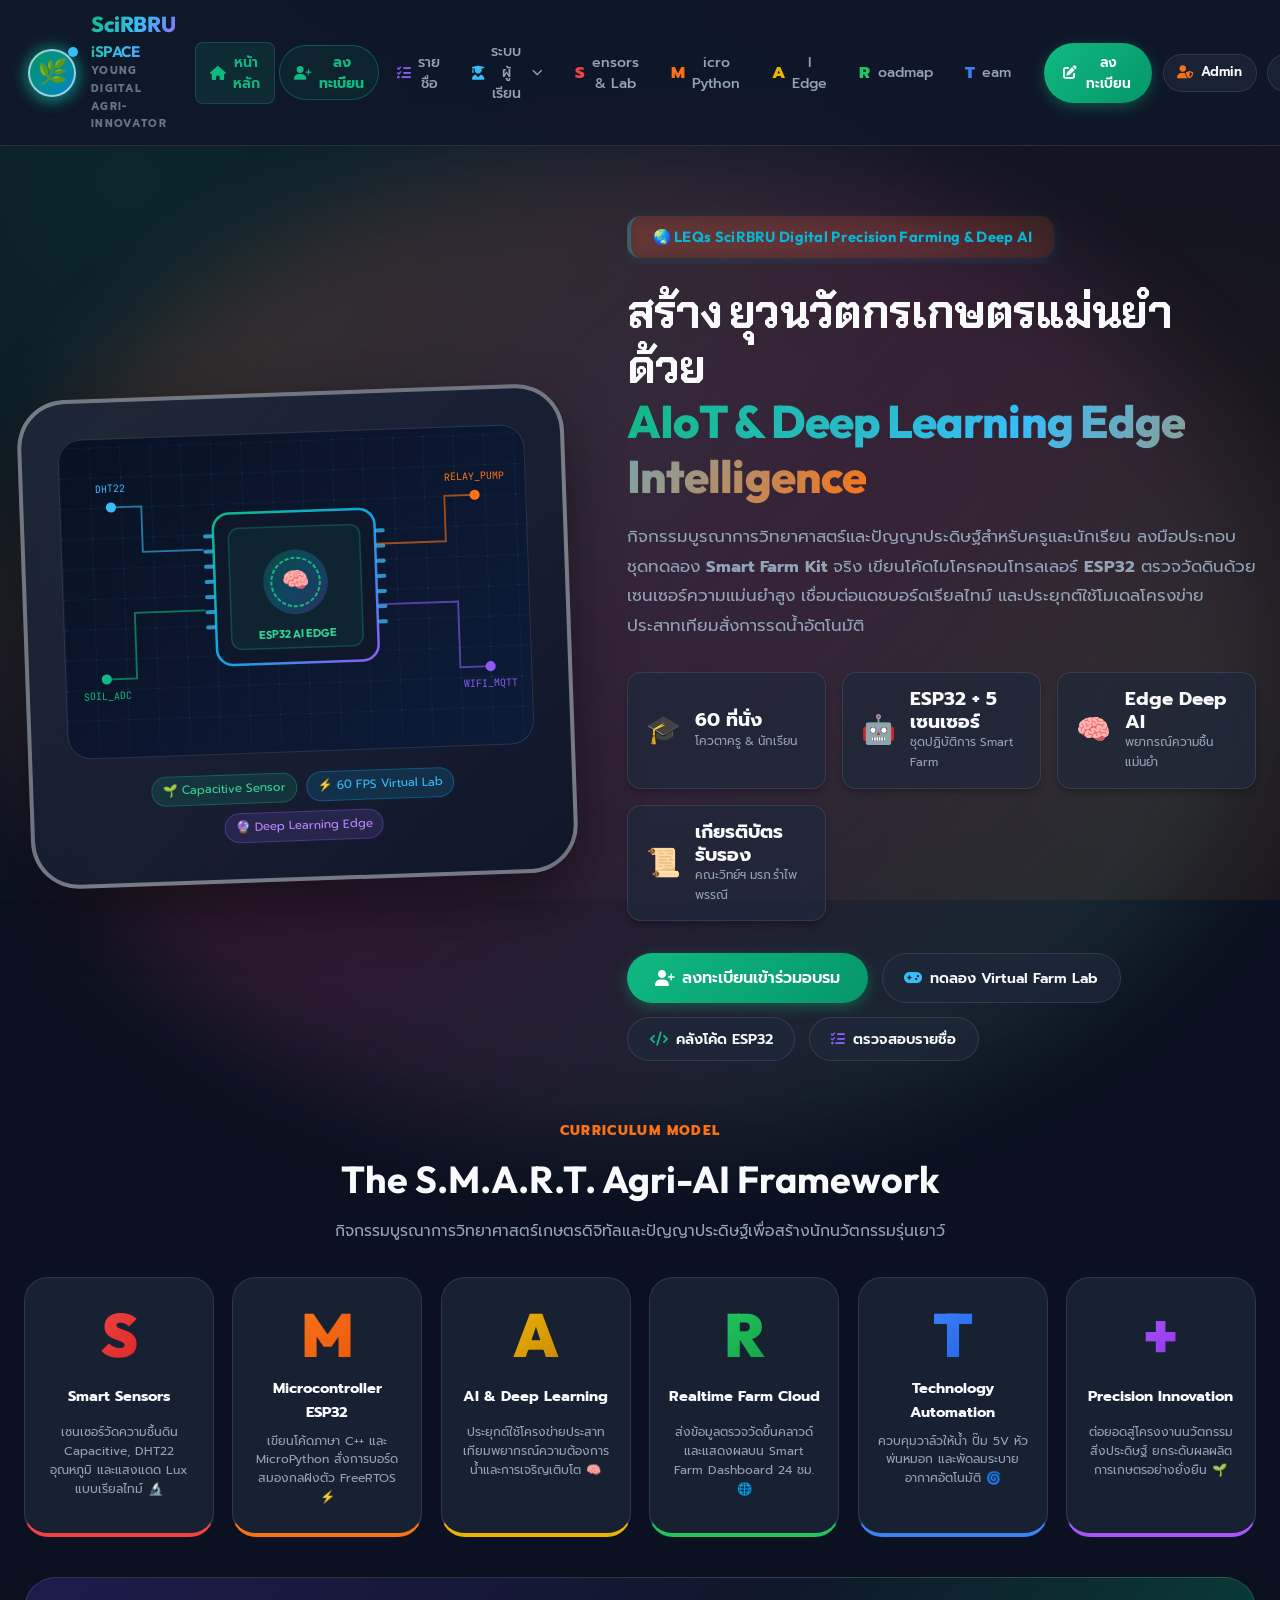
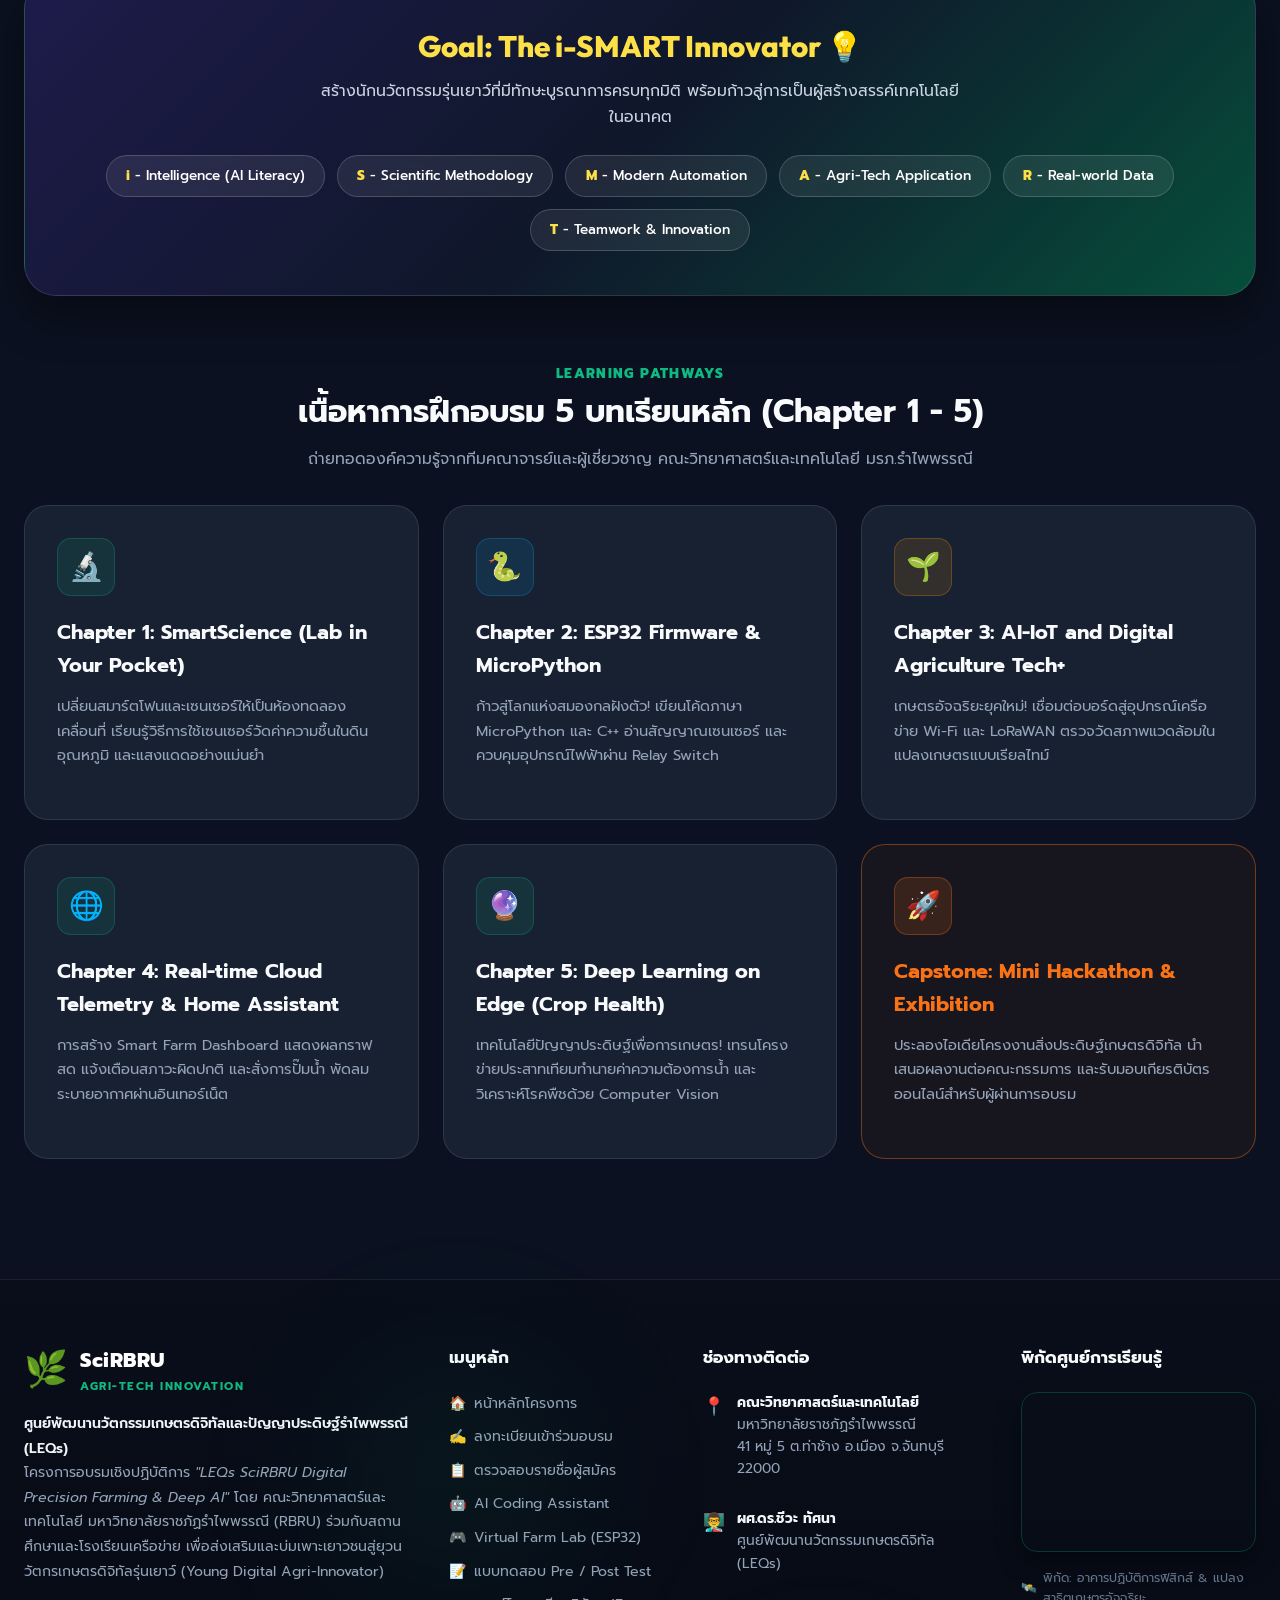
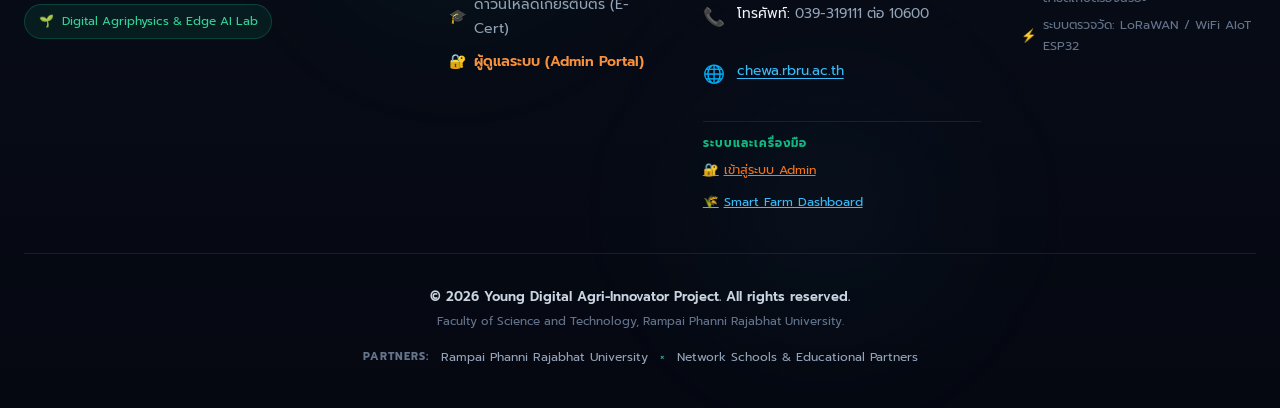
==== commit fcfaab1d: "Fix navbar connection to registration system and restore page footer visibility" ====
--- a/scirbru_ydai2026/index.html
+++ b/scirbru_ydai2026/index.html
@@ -49,6 +49,20 @@
           <li>
             <button class="nav-item-btn active" id="nav-btn-overview" onclick="switchPortalTab('overview')">
               <i class="fa-solid fa-house" style="color: #10b981;"></i> <span>หน้าหลัก</span>
+            </button>
+          </li>
+
+          <!-- Direct Registration Button (Highlighted) -->
+          <li>
+            <button class="nav-item-btn" id="nav-btn-register" onclick="switchPortalTab('register')" style="color: #10b981; font-weight: 700; border: 1px solid rgba(16, 185, 129, 0.35); background: rgba(16, 185, 129, 0.08); border-radius: 9999px; padding: 0.35rem 0.85rem;">
+              <i class="fa-solid fa-user-plus" style="color: #10b981;"></i> <span>ลงทะเบียน</span>
+            </button>
+          </li>
+
+          <!-- Direct Participants List Button -->
+          <li>
+            <button class="nav-item-btn" id="nav-btn-participants" onclick="switchPortalTab('participants')">
+              <i class="fa-solid fa-list-check" style="color: #8b5cf6;"></i> <span>รายชื่อ</span>
             </button>
           </li>
 
@@ -110,12 +124,16 @@
 
       <!-- Right Action Controls -->
       <div class="nav-right-actions">
+        <button class="btn-cta" onclick="switchPortalTab('register')" title="ลงทะเบียนเข้าร่วมอบรมฟรี">
+          <i class="fa-solid fa-pen-to-square"></i>
+          <span>ลงทะเบียน</span>
+        </button>
         <a href="admin.html" class="btn-secondary" style="font-size:0.82rem; padding:0.45rem 0.85rem;" title="ระบบหลังบ้านและจัดการฐานข้อมูล">
           <i class="fa-solid fa-user-shield" style="color: #f97316;"></i>
           <span>Admin</span>
         </a>
-        <a href="http://localhost:8088/" target="_blank" class="btn-cta" title="เปิดแดชบอร์ดควบคุมสดและ AI Studio">
-          <i class="fa-solid fa-chart-line"></i>
+        <a href="http://localhost:8088/" target="_blank" class="btn-secondary" style="font-size:0.82rem; padding:0.45rem 0.85rem;" title="เปิดแดชบอร์ดควบคุมสดและ AI Studio">
+          <i class="fa-solid fa-chart-line" style="color: #38bdf8;"></i>
           <span>Dashboard</span>
         </a>
         <button class="btn-icon-toggle" id="theme-toggle-btn" onclick="toggleTheme()" title="สลับโหมดมืด/สว่าง">
@@ -490,16 +508,6 @@
         <div class="section-badge">Workshop Schedule</div>
         <h2 class="section-title">กำหนดการฝึกอบรมเชิงปฏิบัติการ (2 วัน 16 ชั่วโมง)</h2>
         <p class="section-desc">ตารางกิจกรรมการเรียนรู้แบบ Active Learning ผสานทฤษฎีและลงมือปฏิบัติจริง</p>
-
-
-    <!-- ==============================================================
-         TAB 2: INTERACTIVE SCHEDULE (2 DAYS)
-         ============================================================== -->
-    <section class="tab-pane" id="tab-schedule">
-      <div class="section-header">
-        <div class="section-badge">Workshop Schedule</div>
-        <h2 class="section-title">กำหนดการฝึกอบรมเชิงปฏิบัติการ (2 วัน 16 ชั่วโมง)</h2>
-        <p class="section-desc">ตารางกิจกรรมการเรียนรู้แบบ Active Learning ผสานทฤษฎีและลงมือปฏิบัติจริง</p>
       </div>
 
       <div class="schedule-container">
@@ -950,123 +958,348 @@
          ============================================================== -->
     <section class="tab-pane" id="tab-register">
       <div class="section-header">
-        <div class="section-badge">Registration</div>
-        <h2 class="section-title">ลงทะเบียนเข้าร่วมการอบรมเชิงปฏิบัติการ</h2>
+        <div class="section-badge">Registration & Digital Pass</div>
+        <h2 class="section-title">ระบบลงทะเบียนและบัตรประจำตัวผู้เข้าร่วมอบรม</h2>
         <p class="section-desc">
-          สำหรับครูและนักเรียนที่สนใจพัฒนาทักษะด้าน AIoT และ Deep Learning ในการเกษตรแม่นยำ (ฟรี ไม่มีค่าใช้จ่าย)
+          สำหรับครูและนักเรียนที่สนใจพัฒนาทักษะด้าน AIoT และ Deep Learning ในการเกษตรแม่นยำ (ฟรี ไม่มีค่าใช้จ่าย รับจำนวน 60 ท่าน)
         </p>
       </div>
 
-      <div style="max-width: 760px; margin: 0 auto;">
+      <div style="max-width: 820px; margin: 0 auto;">
         
+        <!-- Registration Sub-tabs Navigation -->
+        <div class="reg-subtabs-nav">
+          <button class="reg-subtab-btn active" id="btn-reg-subtab-form" onclick="switchRegSubtab('form')">
+            <i class="fa-solid fa-user-pen"></i>
+            <span>✍️ ฟอร์มลงทะเบียนเข้าร่วม (New Registration)</span>
+          </button>
+          <button class="reg-subtab-btn" id="btn-reg-subtab-lookup" onclick="switchRegSubtab('lookup')">
+            <i class="fa-solid fa-id-card"></i>
+            <span>🔎 ค้นหาบัตรประจำตัว / ตรวจสอบสิทธิ์ (Digital Pass)</span>
+          </button>
+        </div>
+
         <!-- Quota Progress Card -->
         <div class="pillar-card" style="margin-bottom: 2rem; padding: 1.5rem 2rem;">
-          <div style="display: flex; justify-content: space-between; align-items: center; margin-bottom: 0.75rem;">
-            <span style="font-weight: 600; font-size: 0.95rem;">📊 โควตาที่นั่งผู้เข้าร่วมอบรม:</span>
-            <span id="reg-quota-text" style="color: var(--primary); font-weight: 700;">กำลังโหลด...</span>
-          </div>
-          <div style="height: 10px; background: rgba(255,255,255,0.08); border-radius: 999px; overflow: hidden;">
-            <div id="reg-quota-bar" style="height: 100%; width: 0%; background: var(--primary-gradient); transition: width 0.5s ease;"></div>
-          </div>
-        </div>
-
-        <!-- Registration Form Card -->
-        <div class="cert-input-card" id="reg-form-card">
-          <form id="public-reg-form" onsubmit="handlePublicRegistration(event)">
-            
-            <div style="display: grid; grid-template-columns: 140px 1fr; gap: 1rem;">
-              <div class="form-group">
-                <label>คำนำหน้า: *</label>
-                <select class="form-input" id="reg-prefix" required>
-                  <option value="นาย">นาย</option>
-                  <option value="นางสาว">นางสาว</option>
-                  <option value="นาง">นาง</option>
-                  <option value="เด็กชาย">เด็กชาย</option>
-                  <option value="เด็กหญิง">เด็กหญิง</option>
-                  <option value="อาจารย์">อาจารย์</option>
-                  <option value="ผศ.ดร.">ผศ.ดร.</option>
-                </select>
-              </div>
-
-              <div class="form-group">
-                <label>ชื่อ - นามสกุล: *</label>
-                <input type="text" class="form-input" id="reg-fullname" placeholder="ระบุชื่อและนามสกุลจริง" required>
-              </div>
-            </div>
-
-            <div style="display: grid; grid-template-columns: 1fr 1fr; gap: 1rem;">
+          <div style="display: flex; justify-content: space-between; align-items: center; margin-bottom: 0.75rem; flex-wrap: wrap; gap: 0.5rem;">
+            <span style="font-weight: 600; font-size: 0.95rem;">📊 สถานะโควตาที่นั่งโครงการ (60 ที่นั่ง):</span>
+            <span id="reg-quota-text" style="color: var(--primary); font-weight: 700; font-size: 0.95rem;">กำลังโหลดข้อมูลโควตา...</span>
+          </div>
+          <div style="height: 12px; background: rgba(255,255,255,0.08); border-radius: 999px; overflow: hidden; position: relative;">
+            <div id="reg-quota-bar" style="height: 100%; width: 0%; background: linear-gradient(90deg, #10b981 0%, #0ea5e9 50%, #8b5cf6 100%); transition: width 0.6s cubic-bezier(0.16, 1, 0.3, 1);"></div>
+          </div>
+          <div style="display: flex; justify-content: space-between; font-size: 0.8rem; color: var(--text-dim); margin-top: 0.4rem;">
+            <span>0 ท่าน</span>
+            <span>30 ท่าน (50%)</span>
+            <span>60 ท่าน (เต็มจำนวน)</span>
+          </div>
+        </div>
+
+        <!-- ================= SUBTAB PANE 1: REGISTRATION FORM ================= -->
+        <div id="pane-reg-form">
+          <div class="cert-input-card" id="reg-form-card">
+            <form id="public-reg-form" onsubmit="handlePublicRegistration(event)">
+              
+              <!-- Category 1: ข้อมูลส่วนบุคคล -->
+              <div class="form-category-header">
+                <i class="fa-solid fa-user-check"></i>
+                <span>1. ข้อมูลส่วนบุคคลของผู้สมัคร</span>
+              </div>
+
+              <div style="display: grid; grid-template-columns: 140px 1fr; gap: 1rem;">
+                <div class="form-group">
+                  <label>คำนำหน้า: *</label>
+                  <select class="form-input" id="reg-prefix" required>
+                    <option value="นาย">นาย</option>
+                    <option value="นางสาว">นางสาว</option>
+                    <option value="นาง">นาง</option>
+                    <option value="เด็กชาย">เด็กชาย</option>
+                    <option value="เด็กหญิง">เด็กหญิง</option>
+                    <option value="อาจารย์">อาจารย์</option>
+                    <option value="ผศ.ดร.">ผศ.ดร.</option>
+                    <option value="ดร.">ดร.</option>
+                  </select>
+                </div>
+
+                <div class="form-group">
+                  <label>ชื่อ - นามสกุลจริง: *</label>
+                  <input type="text" class="form-input" id="reg-fullname" placeholder="เช่น กิตติพงษ์ เจริญทรัพย์ (ไม่ต้องระบุคำนำหน้าซ้ำ)" required>
+                </div>
+              </div>
+
               <div class="form-group">
                 <label>สถานะผู้สมัคร: *</label>
                 <select class="form-input" id="reg-role" required onchange="handleRoleChange(this.value)">
-                  <option value="student">🎓 นักเรียน (ระดับมัธยมศึกษา)</option>
-                  <option value="teacher">👨‍🏫 ครูผู้สอน / อาจารย์</option>
+                  <option value="student">🎓 นักเรียน (ระดับมัธยมศึกษา ม.1 - ม.6 หรือเทียบเท่า)</option>
+                  <option value="teacher">👨‍🏫 ครูผู้สอน / อาจารย์แนะแนว / บุคลากรทางการศึกษา</option>
                 </select>
               </div>
 
+              <!-- Category 2: ข้อมูลสังกัด & สถานศึกษา -->
+              <div class="form-category-header">
+                <i class="fa-solid fa-school"></i>
+                <span>2. สังกัดสถานศึกษาและระดับการศึกษา</span>
+              </div>
+
+              <div style="display: grid; grid-template-columns: 2fr 1fr; gap: 1rem;">
+                <div class="form-group">
+                  <label>โรงเรียน / สถานศึกษา / หน่วยงาน: *</label>
+                  <input type="text" class="form-input" id="reg-school" placeholder="เช่น โรงเรียนเบญจมราชูทิศ จันทบุรี" required>
+                </div>
+
+                <div class="form-group">
+                  <label>จังหวัด: *</label>
+                  <select class="form-input" id="reg-province" required>
+                    <option value="จันทบุรี" selected>จันทบุรี</option>
+                    <option value="ตราด">ตราด</option>
+                    <option value="ระยอง">ระยอง</option>
+                    <option value="สระแก้ว">สระแก้ว</option>
+                    <option value="ชลบุรี">ชลบุรี</option>
+                    <option value="ฉะเชิงเทรา">ฉะเชิงเทรา</option>
+                    <option value="กรุงเทพมหานคร">กรุงเทพมหานคร</option>
+                    <option value="อื่นๆ">อื่นๆ</option>
+                  </select>
+                </div>
+              </div>
+
               <div class="form-group">
-                <label>การรับประทานอาหาร: *</label>
+                <label id="lbl-grade-dept">ระดับชั้นการศึกษา (เช่น ม.4/1, ม.5/2): *</label>
+                <input type="text" class="form-input" id="reg-grade" placeholder="ระบุระดับชั้น หรือกลุ่มสาระการเรียนรู้" required>
+              </div>
+
+              <!-- Category 3: ข้อมูลการติดต่อ -->
+              <div class="form-category-header">
+                <i class="fa-solid fa-address-book"></i>
+                <span>3. ข้อมูลสำหรับการติดต่อและแจ้งเตือน</span>
+              </div>
+
+              <div style="display: grid; grid-template-columns: 1fr 1fr; gap: 1rem;">
+                <div class="form-group">
+                  <label>เบอร์โทรศัพท์มือถือ: *</label>
+                  <input type="tel" class="form-input" id="reg-phone" placeholder="08x-xxx-xxxx" pattern="[0-9\-]{9,12}" required>
+                </div>
+
+                <div class="form-group">
+                  <label>LINE ID (ถ้ามี):</label>
+                  <input type="text" class="form-input" id="reg-line-id" placeholder="สำหรับดึงเข้ากลุ่มไลน์กิจกรรม">
+                </div>
+              </div>
+
+              <div class="form-group">
+                <label>อีเมลติดต่อ (Email):</label>
+                <input type="email" class="form-input" id="reg-email" placeholder="example@email.com">
+              </div>
+
+              <!-- Category 4: ความพร้อม & อาหาร -->
+              <div class="form-category-header">
+                <i class="fa-solid fa-laptop-code"></i>
+                <span>4. ความพร้อมด้านอุปกรณ์และข้อมูลอาหาร</span>
+              </div>
+
+              <div style="display: grid; grid-template-columns: 1fr 1fr; gap: 1rem;">
+                <div class="form-group">
+                  <label>การนำเครื่องคอมพิวเตอร์พกพา (Laptop): *</label>
+                  <select class="form-input" id="reg-laptop" required>
+                    <option value="yes" selected>💻 นำคอมพิวเตอร์โน้ตบุ๊กมาเอง (แนะนำ)</option>
+                    <option value="no">ขอรับการสนับสนุนเครื่องจากคณะฯ</option>
+                  </select>
+                </div>
+
+                <div class="form-group">
+                  <label>พื้นฐานด้าน Coding / Microcontroller / AI: *</label>
+                  <select class="form-input" id="reg-experience" required>
+                    <option value="none">ไม่มีพื้นฐานมาก่อน (พร้อมเรียนรู้ใหม่ 100%)</option>
+                    <option value="beginner" selected>มีพื้นฐานระดับเริ่มต้น (เคยลองบล็อกโค้ด/Arduino)</option>
+                    <option value="intermediate">มีพื้นฐานปานกลาง (เคยเขียน C++ หรือ Python)</option>
+                  </select>
+                </div>
+              </div>
+
+              <div class="form-group">
+                <label>ข้อกำหนดการรับประทานอาหาร: *</label>
                 <select class="form-input" id="reg-food" required>
                   <option value="normal">ทั่วไป (Normal)</option>
                   <option value="halal">อาหารฮาลาล (Halal)</option>
                   <option value="vegetarian">มังสวิรัติ (Vegetarian)</option>
+                  <option value="allergies">แพ้อาหารทะเล / อาหารเฉพาะ (แจ้งเจ้าหน้าที่)</option>
                 </select>
               </div>
-            </div>
-
-            <div class="form-group">
-              <label>โรงเรียน / สถานศึกษา / หน่วยงาน: *</label>
-              <input type="text" class="form-input" id="reg-school" placeholder="เช่น โรงเรียนเบญจมราชูทิศ จันทบุรี" required>
-            </div>
-
-            <div class="form-group">
-              <label id="lbl-grade-dept">ระดับชั้นการศึกษา (เช่น ม.4/1): *</label>
-              <input type="text" class="form-input" id="reg-grade" placeholder="ระบุระดับชั้น หรือกลุ่มสาระการเรียนรู้" required>
-            </div>
-
-            <div style="display: grid; grid-template-columns: 1fr 1fr; gap: 1rem;">
-              <div class="form-group">
-                <label>เบอร์โทรศัพท์มือถือ: *</label>
-                <input type="tel" class="form-input" id="reg-phone" placeholder="08x-xxx-xxxx" required>
-              </div>
-
-              <div class="form-group">
-                <label>อีเมลติดต่อ (Email):</label>
-                <input type="email" class="form-input" id="reg-email" placeholder="example@email.com">
-              </div>
-            </div>
-
-            <div style="margin-top: 1.5rem; text-align: center;">
-              <button type="submit" class="btn-cta" id="btn-submit-reg" style="padding: 0.85rem 2.5rem; font-size: 1rem; width: 100%; justify-content: center;">
-                <span>✅ ยืนยันการลงทะเบียน</span>
+
+              <div style="margin-top: 2rem; text-align: center;">
+                <button type="submit" class="btn-cta" id="btn-submit-reg" style="padding: 0.95rem 2.5rem; font-size: 1.05rem; width: 100%; justify-content: center;">
+                  <i class="fa-solid fa-paper-plane"></i>
+                  <span>✅ ยืนยันการลงทะเบียนโครงการ</span>
+                </button>
+              </div>
+              
+              <div id="reg-error-box" style="margin-top: 1.25rem; padding: 0.85rem 1.25rem; background: rgba(239, 68, 68, 0.15); border: 1px solid rgba(239, 68, 68, 0.4); border-radius: 8px; color: #f87171; font-size: 0.9rem; display: none;"></div>
+            </form>
+          </div>
+
+          <!-- Success Digital Workshop Pass Card (Hidden by default) -->
+          <div id="reg-success-card" style="display: none; margin-top: 1.5rem;">
+            
+            <div style="text-align: center; margin-bottom: 1.5rem;">
+              <div style="font-size: 3.5rem; margin-bottom: 0.5rem; animation: bounce 1s infinite;">🎉</div>
+              <h3 style="font-size: 1.6rem; font-weight: 800; color: #34d399; margin-bottom: 0.35rem;">ลงทะเบียนสำเร็จเรียบร้อย!</h3>
+              <p style="color: var(--text-muted); font-size: 0.92rem;">
+                ระบบได้บันทึกข้อมูลและออกรหัสบัตรประจำตัวเข้าร่วมโครงการของท่านเรียบร้อยแล้ว
+              </p>
+            </div>
+
+            <div id="printable-pass-area">
+              <div class="workshop-pass-card">
+                <!-- Pass Header -->
+                <div class="pass-top-bar">
+                  <div style="display: flex; align-items: center; gap: 0.6rem;">
+                    <i class="fa-solid fa-microchip" style="font-size: 1.4rem;"></i>
+                    <div>
+                      <div style="font-size: 0.9rem; font-weight: 800; letter-spacing: 0.5px;">LEQs SciRBRU AIoT 2026</div>
+                      <div style="font-size: 0.72rem; opacity: 0.85;">Digital Workshop Official Pass</div>
+                    </div>
+                  </div>
+                  <span class="tag-badge" id="pass-role-badge" style="background: rgba(255,255,255,0.25); color: #fff; border-color: rgba(255,255,255,0.4);">
+                    🎓 นักเรียน
+                  </span>
+                </div>
+
+                <!-- Pass Content -->
+                <div class="pass-body">
+                  <!-- Reg Code Banner -->
+                  <div class="pass-code-banner">
+                    <div>
+                      <div style="font-size: 0.75rem; color: var(--text-dim); text-transform: uppercase;">รหัสบัตรประจำตัวผู้เข้าอบรม</div>
+                      <div id="success-reg-code" style="font-size: 2.2rem; font-weight: 900; color: #10b981; font-family: var(--font-code); letter-spacing: 1px;">REG-2026-000</div>
+                    </div>
+                    <div style="text-align: right;">
+                      <div style="font-size: 0.75rem; color: #34d399; font-weight: 700;">STATUS</div>
+                      <div style="font-size: 0.95rem; font-weight: 800; color: #38bdf8;">CONFIRMED ✅</div>
+                    </div>
+                  </div>
+
+                  <!-- Details Grid -->
+                  <div class="pass-details-grid">
+                    <div class="pass-detail-item">
+                      <div class="detail-lbl">ชื่อ - นามสกุล ผู้เข้าอบรม</div>
+                      <div class="detail-val" id="success-reg-fullname">-</div>
+                    </div>
+                    <div class="pass-detail-item">
+                      <div class="detail-lbl">โรงเรียน / หน่วยงาน</div>
+                      <div class="detail-val" id="success-reg-school">-</div>
+                    </div>
+                    <div class="pass-detail-item">
+                      <div class="detail-lbl">ระดับชั้น / กลุ่มสาระ</div>
+                      <div class="detail-val" id="success-reg-grade">-</div>
+                    </div>
+                    <div class="pass-detail-item">
+                      <div class="detail-lbl">จังหวัด</div>
+                      <div class="detail-val" id="success-reg-province">จันทบุรี</div>
+                    </div>
+                    <div class="pass-detail-item">
+                      <div class="detail-lbl">วันและเวลาจัดอบรม</div>
+                      <div class="detail-val" style="color: #f59e0b;">25 - 26 ธ.ค. 2568 (08:30 - 16:30 น.)</div>
+                    </div>
+                    <div class="pass-detail-item">
+                      <div class="detail-lbl">สถานที่จัดอบรม</div>
+                      <div class="detail-val">ห้องแล็บฟิสิกส์เกษตร คณะวิทย์ฯ มรภ.รำไพพรรณี</div>
+                    </div>
+                  </div>
+
+                  <!-- Perforation Cutout -->
+                  <div class="pass-perforation"></div>
+
+                  <!-- Footer QR & Verification -->
+                  <div class="pass-footer-qr">
+                    <div style="display: flex; align-items: center; gap: 1rem;">
+                      <!-- Simulated Cyber QR Barcode -->
+                      <div style="width: 70px; height: 70px; background: #ffffff; border-radius: 8px; padding: 4px; display: flex; align-items: center; justify-content: center;">
+                        <svg viewBox="0 0 100 100" style="width: 100%; height: 100%;">
+                          <rect width="100" height="100" fill="white"/>
+                          <!-- QR Corners -->
+                          <rect x="5" y="5" width="28" height="28" fill="#0f172a"/>
+                          <rect x="10" y="10" width="18" height="18" fill="white"/>
+                          <rect x="14" y="14" width="10" height="10" fill="#059669"/>
+
+                          <rect x="67" y="5" width="28" height="28" fill="#0f172a"/>
+                          <rect x="72" y="10" width="18" height="18" fill="white"/>
+                          <rect x="76" y="14" width="10" height="10" fill="#059669"/>
+
+                          <rect x="5" y="67" width="28" height="28" fill="#0f172a"/>
+                          <rect x="10" y="72" width="18" height="18" fill="white"/>
+                          <rect x="14" y="76" width="10" height="10" fill="#059669"/>
+
+                          <!-- QR Data Dots -->
+                          <rect x="40" y="10" width="6" height="6" fill="#0f172a"/>
+                          <rect x="50" y="15" width="8" height="6" fill="#0f172a"/>
+                          <rect x="40" y="30" width="16" height="6" fill="#0f172a"/>
+                          <rect x="65" y="40" width="8" height="8" fill="#0f172a"/>
+                          <rect x="40" y="50" width="10" height="10" fill="#0f172a"/>
+                          <rect x="55" y="55" width="6" height="16" fill="#0f172a"/>
+                          <rect x="70" y="65" width="12" height="6" fill="#0f172a"/>
+                          <rect x="40" y="75" width="8" height="12" fill="#0f172a"/>
+                          <rect x="80" y="80" width="8" height="8" fill="#059669"/>
+                        </svg>
+                      </div>
+                      <div>
+                        <div style="font-size: 0.82rem; font-weight: 700; color: #e2e8f0;">แสดงบัตรนี้เพื่อลงทะเบียนเช็คอิน</div>
+                        <div style="font-size: 0.72rem; color: var(--text-muted);">รับชุดทดลอง ESP32 Smart Farm Mini-Kit วันงาน</div>
+                        <div style="font-size: 0.68rem; font-family: var(--font-code); color: #38bdf8; margin-top: 0.2rem;" id="pass-qr-token">TOKEN-0000</div>
+                      </div>
+                    </div>
+
+                    <div style="text-align: right;">
+                      <div style="font-size: 0.7rem; color: var(--text-dim);">ISSUED BY</div>
+                      <div style="font-size: 0.78rem; font-weight: 700; color: #cbd5e1;">SciRBRU Innovation Lab</div>
+                    </div>
+                  </div>
+
+                </div>
+              </div>
+            </div>
+
+            <!-- Pass Action Buttons -->
+            <div style="display: flex; justify-content: center; gap: 1rem; flex-wrap: wrap; margin-top: 2rem;">
+              <button class="btn-cta" onclick="window.print()" style="background: linear-gradient(135deg, #0284c7 0%, #0369a1 100%);">
+                <i class="fa-solid fa-print"></i>
+                <span>พิมพ์บัตรประจำตัว (Print Pass)</span>
               </button>
-            </div>
-            
-            <div id="reg-error-box" style="margin-top: 1rem; text-align: center; color: var(--danger); font-size: 0.88rem; display: none;"></div>
-          </form>
-        </div>
-
-        <!-- Success Confirmation Card (Hidden by default) -->
-        <div class="pillar-card" id="reg-success-card" style="display: none; text-align: center; padding: 3rem 2rem; border-color: rgba(16, 185, 129, 0.4); box-shadow: 0 0 30px var(--primary-glow);">
-          <div style="font-size: 4rem; margin-bottom: 1rem;">🎉</div>
-          <h3 style="font-size: 1.6rem; font-weight: 800; color: #34d399; margin-bottom: 0.5rem;">ลงทะเบียนสำเร็จเรียบร้อย!</h3>
-          <p style="color: var(--text-muted); font-size: 0.95rem; margin-bottom: 1.5rem;">
-            ยินดีต้อนรับสู่โครงการ LEQs SciRBRU Digital Precision Farming & Deep AI
-          </p>
-
-          <div style="background: rgba(15, 23, 42, 0.7); border: 2px dashed #10b981; border-radius: var(--radius-md); padding: 1.5rem; max-width: 440px; margin: 0 auto 2rem auto;">
-            <div style="font-size: 0.82rem; color: var(--text-muted); text-transform: uppercase;">รหัสลงทะเบียนประจำตัว (Registration ID)</div>
-            <div id="success-reg-code" style="font-size: 2.2rem; font-weight: 800; color: #10b981; font-family: var(--font-code); margin: 0.35rem 0;">REG-2026-XXX</div>
-            <div id="success-reg-fullname" style="font-size: 1.1rem; font-weight: 600;"></div>
-            <div id="success-reg-school" style="font-size: 0.88rem; color: var(--text-muted);"></div>
-          </div>
-
-          <div style="display: flex; justify-content: center; gap: 1rem; flex-wrap: wrap;">
-            <button class="btn-cta" onclick="switchPortalTab('participants')">
-              <span>📋 ตรวจสอบรายชื่อผู้สมัคร</span>
-            </button>
-            <button class="btn-secondary" onclick="resetRegForm()">
-              <span>➕ ลงทะเบียนเพิ่มอีกท่าน</span>
-            </button>
+              <button class="btn-cta" onclick="switchPortalTab('participants')">
+                <i class="fa-solid fa-list-check"></i>
+                <span>ดูรายชื่อผู้สมัครทั้งหมด</span>
+              </button>
+              <button class="btn-secondary" onclick="resetRegForm()">
+                <i class="fa-solid fa-user-plus"></i>
+                <span>ลงทะเบียนเพิ่มอีกท่าน</span>
+              </button>
+            </div>
+
+          </div>
+        </div>
+
+        <!-- ================= SUBTAB PANE 2: DIGITAL PASS LOOKUP ================= -->
+        <div id="pane-reg-lookup" style="display: none;">
+          <div class="cert-input-card" style="text-align: center; padding: 2.5rem 2rem;">
+            <div style="font-size: 2.8rem; margin-bottom: 0.75rem;">🔎</div>
+            <h3 style="font-size: 1.35rem; font-weight: 800; margin-bottom: 0.5rem;">ค้นหาบัตรประจำตัวและตรวจสอบสิทธิ์</h3>
+            <p style="font-size: 0.88rem; color: var(--text-muted); max-width: 520px; margin: 0 auto 1.75rem auto;">
+              หากท่านได้ลงทะเบียนไว้แล้ว สามารถระบุ <b>เบอร์โทรศัพท์มือถือ</b> หรือ <b>รหัสลงทะเบียน</b> (เช่น REG-2026-001) เพื่อเรียกดูบัตรประจำตัวเข้าร่วมโครงการได้ทันที
+            </p>
+
+            <form onsubmit="handleLookupRegistration(event)" style="max-width: 480px; margin: 0 auto;">
+              <div style="display: flex; gap: 0.6rem; margin-bottom: 1rem;">
+                <input type="text" class="form-input" id="lookup-input-q" placeholder="ระบุเบอร์โทร หรือรหัส REG-2026-xxx" required style="font-size: 1rem;">
+                <button type="submit" class="btn-cta" id="btn-lookup-submit" style="white-space: nowrap; padding: 0.75rem 1.5rem;">
+                  <span>ค้นหา</span>
+                </button>
+              </div>
+            </form>
+
+            <div id="lookup-error-box" style="margin-top: 1rem; color: var(--danger); font-size: 0.88rem; display: none;"></div>
+
+            <!-- Lookup Result Pass Card -->
+            <div id="lookup-result-container" style="display: none; margin-top: 2rem;">
+              <!-- Container will be populated dynamically -->
+            </div>
           </div>
         </div>
 
@@ -1107,13 +1340,14 @@
               <th>ชื่อ - นามสกุล</th>
               <th>ประเภท</th>
               <th>โรงเรียน / หน่วยงาน</th>
+              <th>จังหวัด</th>
               <th>ระดับชั้น / กลุ่มสาระ</th>
               <th>สถานะการสมัคร</th>
             </tr>
           </thead>
           <tbody id="public-participants-table-body">
             <tr>
-              <td colspan="6" style="text-align: center; color: var(--text-dim); padding: 2rem;">กำลังโหลดข้อมูล...</td>
+              <td colspan="7" style="text-align: center; color: var(--text-dim); padding: 2rem;">กำลังโหลดรายชื่อผู้สมัคร...</td>
             </tr>
           </tbody>
         </table>
@@ -1156,7 +1390,7 @@
           <span>เมนูหลัก</span>
         </h4>
         <ul class="footer-links-list">
-          <li class="footer-link-item"><a href="javascript:void(0)" onclick="switchPortalTab('curriculum')"><span>🏠</span> หน้าหลักโครงการ</a></li>
+          <li class="footer-link-item"><a href="javascript:void(0)" onclick="switchPortalTab('overview')"><span>🏠</span> หน้าหลักโครงการ</a></li>
           <li class="footer-link-item"><a href="javascript:void(0)" onclick="switchPortalTab('register')"><span>✍️</span> ลงทะเบียนเข้าร่วมอบรม</a></li>
           <li class="footer-link-item"><a href="javascript:void(0)" onclick="switchPortalTab('participants')"><span>📋</span> ตรวจสอบรายชื่อผู้สมัคร</a></li>
           <li class="footer-link-item"><a href="javascript:void(0)" onclick="switchPortalTab('code')"><span>🤖</span> AI Coding Assistant</a></li>
@@ -1260,7 +1494,7 @@
 
   <!-- Futuristic Mobile Bottom Nav Bar (modeled after scirbru_praneet2026) -->
   <nav class="mobile-bottom-nav">
-    <button class="mobile-nav-btn active" id="mnav-curriculum" onclick="switchPortalTab('curriculum')">
+    <button class="mobile-nav-btn active" id="mnav-overview" onclick="switchPortalTab('overview')">
       <span class="mobile-nav-icon">🏠</span>
       <span>หน้าหลัก</span>
     </button>
--- a/scirbru_ydai2026/style.css
+++ b/scirbru_ydai2026/style.css
@@ -1578,3 +1578,161 @@
   }
 }
 
+/* ==========================================================================
+   Registration Sub-Tabs & Digital Workshop Pass Card
+   ========================================================================== */
+.reg-subtabs-nav {
+  display: flex;
+  justify-content: center;
+  gap: 0.75rem;
+  margin-bottom: 2rem;
+  flex-wrap: wrap;
+}
+
+.reg-subtab-btn {
+  background: rgba(15, 23, 42, 0.6);
+  border: 1px solid var(--border-color);
+  color: var(--text-muted);
+  padding: 0.65rem 1.4rem;
+  border-radius: 999px;
+  font-family: var(--font-heading);
+  font-size: 0.92rem;
+  font-weight: 600;
+  cursor: pointer;
+  display: inline-flex;
+  align-items: center;
+  gap: 0.5rem;
+  transition: all 0.3s ease;
+}
+
+.reg-subtab-btn:hover {
+  border-color: var(--primary);
+  color: var(--text-main);
+}
+
+.reg-subtab-btn.active {
+  background: var(--primary-gradient);
+  color: #ffffff;
+  border-color: transparent;
+  box-shadow: 0 4px 18px var(--primary-glow);
+}
+
+.form-category-header {
+  display: flex;
+  align-items: center;
+  gap: 0.6rem;
+  padding: 0.65rem 0.85rem;
+  background: rgba(16, 185, 129, 0.08);
+  border-left: 3px solid #10b981;
+  border-radius: 4px;
+  font-size: 0.95rem;
+  font-weight: 700;
+  color: #34d399;
+  margin: 1.5rem 0 1rem 0;
+}
+
+.form-category-header:first-of-type {
+  margin-top: 0;
+}
+
+/* Cyber Digital Workshop Pass (Boarding Pass / E-Badge) */
+.workshop-pass-card {
+  max-width: 620px;
+  margin: 0 auto;
+  background: linear-gradient(145deg, rgba(15, 23, 42, 0.95), rgba(16, 185, 129, 0.08));
+  border: 2px solid rgba(16, 185, 129, 0.4);
+  border-radius: 20px;
+  box-shadow: 0 16px 40px rgba(0, 0, 0, 0.5), 0 0 30px rgba(16, 185, 129, 0.2);
+  overflow: hidden;
+  position: relative;
+  text-align: left;
+}
+
+.pass-top-bar {
+  background: linear-gradient(90deg, #059669 0%, #0284c7 100%);
+  padding: 1rem 1.5rem;
+  display: flex;
+  justify-content: space-between;
+  align-items: center;
+  color: #ffffff;
+}
+
+.pass-body {
+  padding: 2rem 2rem 1.5rem 2rem;
+}
+
+.pass-code-banner {
+  display: flex;
+  justify-content: space-between;
+  align-items: center;
+  background: rgba(0, 0, 0, 0.35);
+  border: 1px dashed rgba(16, 185, 129, 0.4);
+  border-radius: 12px;
+  padding: 1rem 1.5rem;
+  margin-bottom: 1.5rem;
+}
+
+.pass-details-grid {
+  display: grid;
+  grid-template-columns: 1fr 1fr;
+  gap: 1rem 1.5rem;
+  margin-bottom: 1.5rem;
+  font-size: 0.9rem;
+}
+
+.pass-detail-item .detail-lbl {
+  color: var(--text-dim);
+  font-size: 0.78rem;
+  text-transform: uppercase;
+  margin-bottom: 0.25rem;
+}
+
+.pass-detail-item .detail-val {
+  font-weight: 700;
+  color: var(--text-main);
+}
+
+.pass-perforation {
+  position: relative;
+  border-top: 2px dashed rgba(255, 255, 255, 0.15);
+  margin: 1.5rem -2rem;
+}
+
+.pass-perforation::before, .pass-perforation::after {
+  content: "";
+  position: absolute;
+  top: -12px;
+  width: 24px;
+  height: 24px;
+  background: var(--bg-body);
+  border-radius: 50%;
+}
+
+.pass-perforation::before { left: -12px; }
+.pass-perforation::after { right: -12px; }
+
+.pass-footer-qr {
+  display: flex;
+  align-items: center;
+  justify-content: space-between;
+  gap: 1.5rem;
+  padding-top: 0.5rem;
+}
+
+@media print {
+  body * {
+    visibility: hidden;
+  }
+  #printable-pass-area, #printable-pass-area * {
+    visibility: visible;
+  }
+  #printable-pass-area {
+    position: absolute;
+    left: 0;
+    top: 0;
+    width: 100%;
+    margin: 0 auto;
+  }
+}
+
+
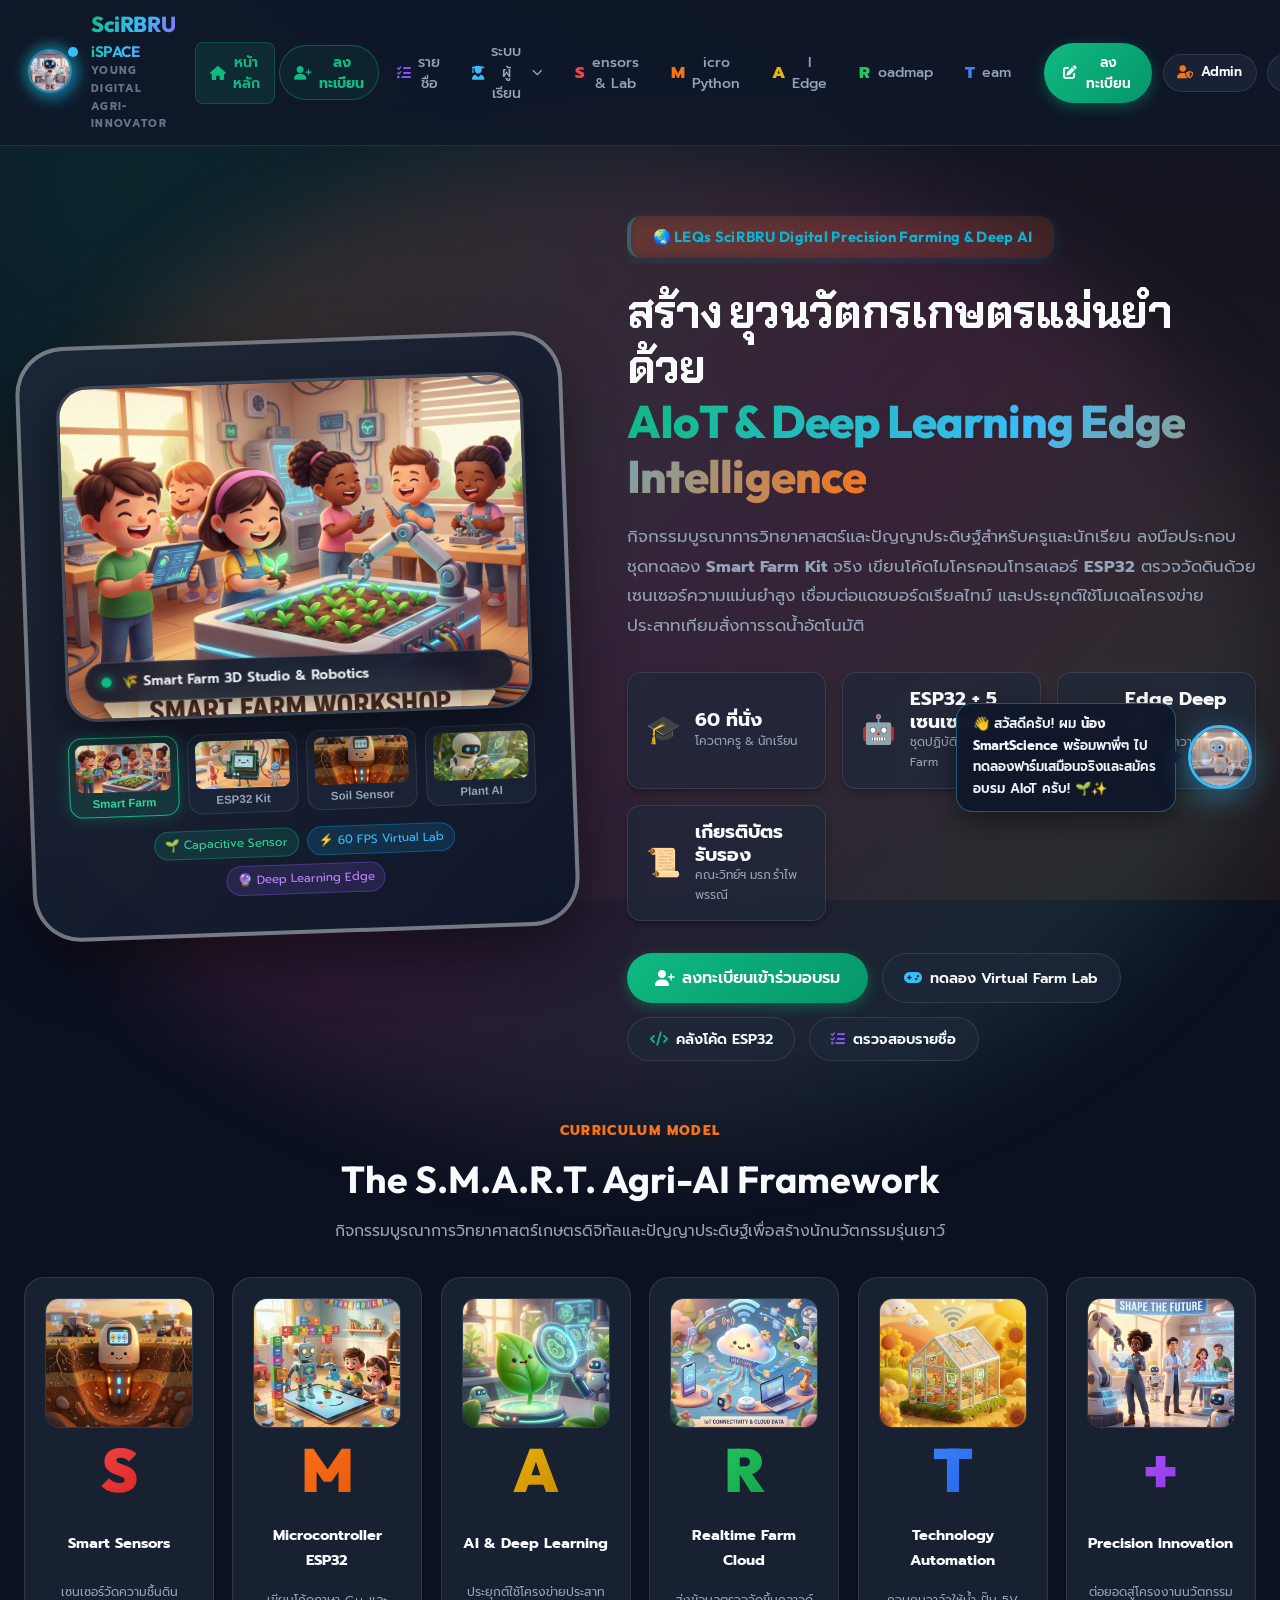
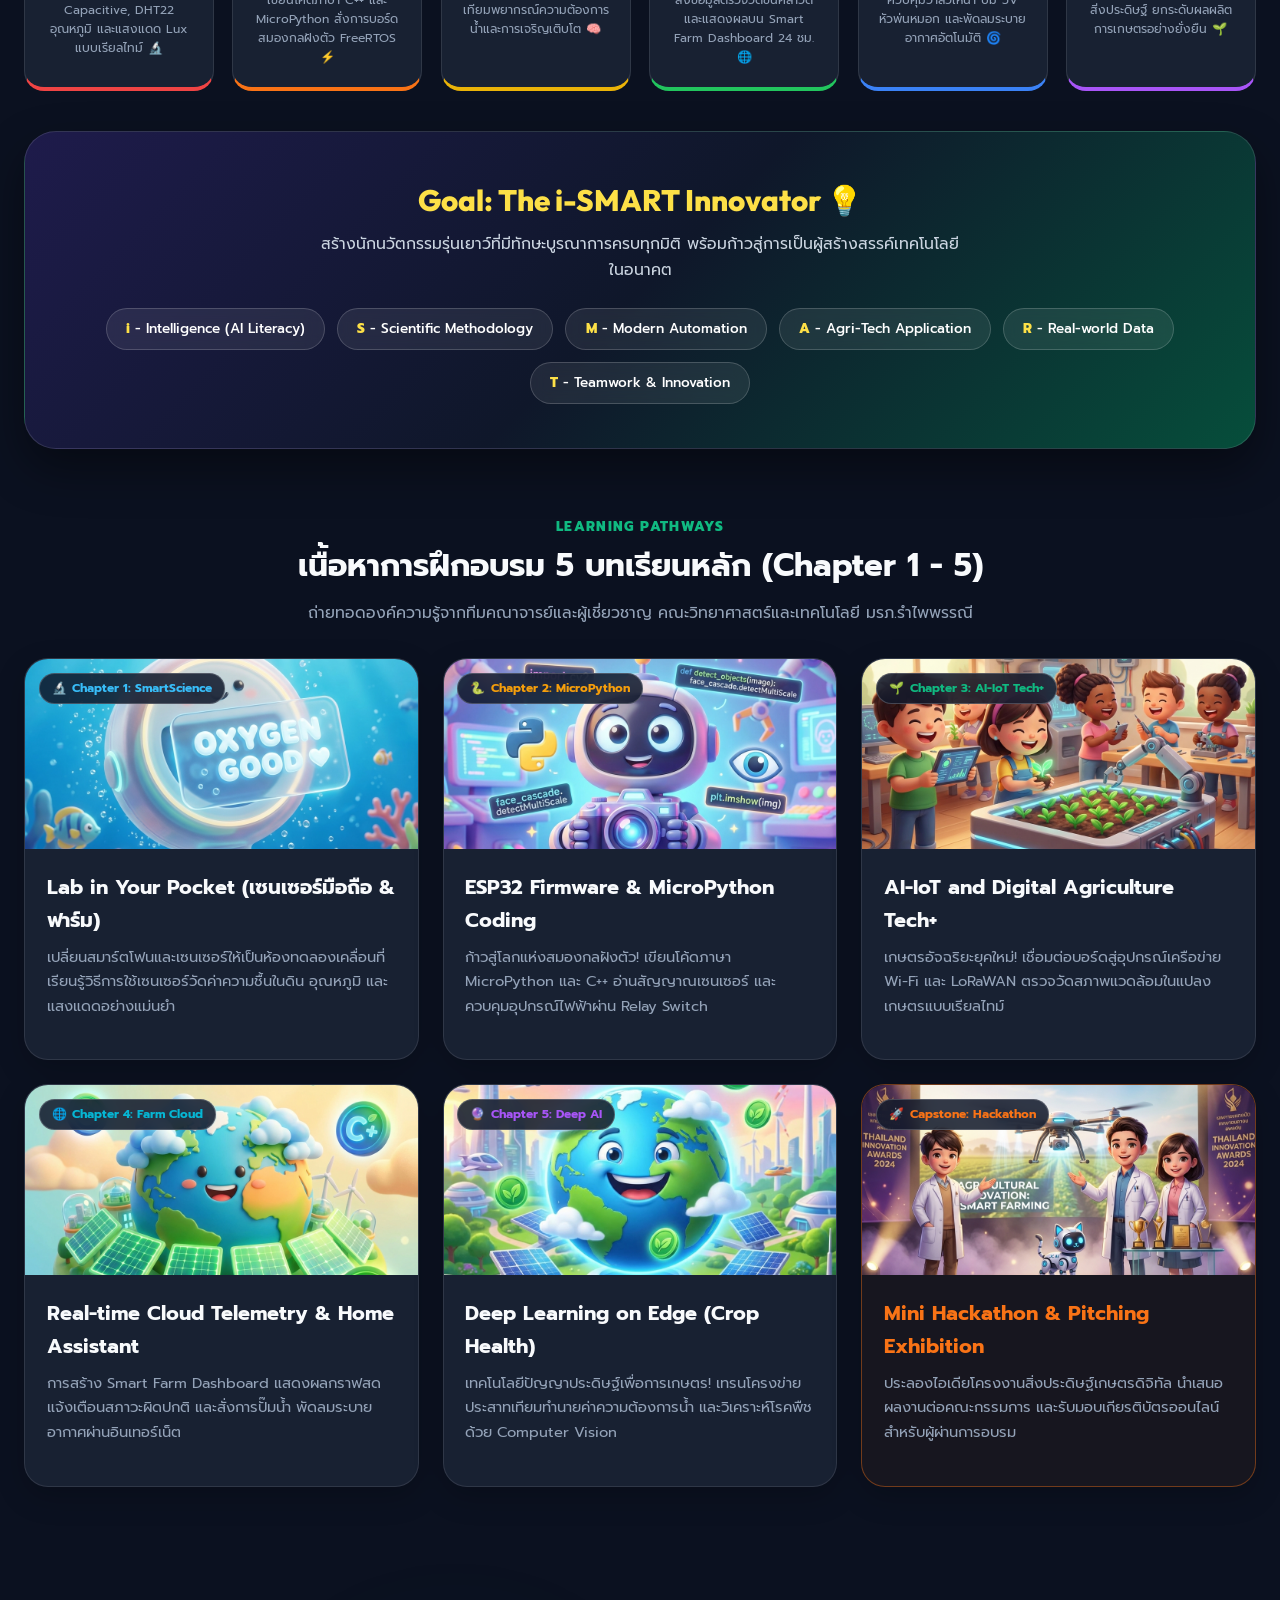
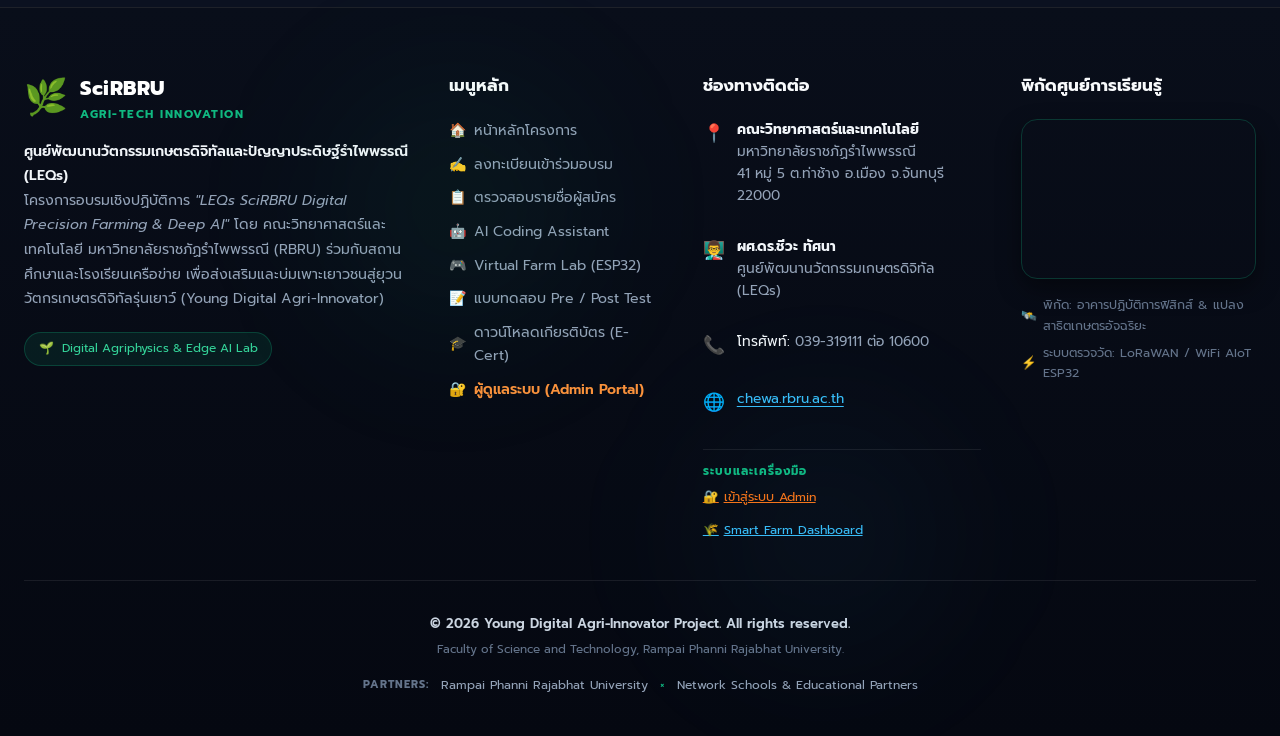
==== commit 8040288d: "Upgrade site with 3D Pixar Ghibli visual assets, smart sensors showcase, and animated mascot from AI" ====
--- a/scirbru_ydai2026/index.html
+++ b/scirbru_ydai2026/index.html
@@ -26,9 +26,7 @@
       <a href="javascript:void(0)" onclick="switchPortalTab('overview')" class="brand-wrapper group">
         <div class="nav-logo-box">
           <div class="nav-logo-glow"></div>
-          <div class="nav-logo-avatar" id="navbarLogo">
-            🌿
-          </div>
+          <img id="navbarLogo" src="assets/images/nong_smartscience.png" alt="SciRBRU Logo" class="navbar-logo-avatar">
           <div class="nav-logo-orbit"></div>
         </div>
         <div style="display: flex; flex-direction: column;">
@@ -171,76 +169,37 @@
           <div class="hero-image-col">
             <div class="hero-aura-glow"></div>
             <div class="hero-visual-card">
-              <!-- High-Tech Farm & AI SVG Vector Canvas -->
-              <div style="position: relative; width: 100%; height: 320px; border-radius: 1.5rem; overflow: hidden; background: linear-gradient(135deg, #091224 0%, #0d1b38 100%); border: 1px solid rgba(255, 255, 255, 0.12); display: flex; align-items: center; justify-content: center;">
-                
-                <svg viewBox="0 0 460 300" style="width: 100%; height: 100%;" fill="none" xmlns="http://www.w3.org/2000/svg">
-                  <!-- Circuit Grid Pattern -->
-                  <defs>
-                    <pattern id="circuitGrid" width="30" height="30" patternUnits="userSpaceOnUse">
-                      <path d="M 30 0 L 0 0 0 30" fill="none" stroke="rgba(56, 189, 248, 0.08)" stroke-width="1"/>
-                      <circle cx="0" cy="0" r="1.5" fill="rgba(16, 185, 129, 0.2)"/>
-                    </pattern>
-                    <linearGradient id="aiGlow" x1="0%" y1="0%" x2="100%" y2="100%">
-                      <stop offset="0%" stop-color="#10b981"/>
-                      <stop offset="50%" stop-color="#0ea5e9"/>
-                      <stop offset="100%" stop-color="#8b5cf6"/>
-                    </linearGradient>
-                  </defs>
-                  <rect width="100%" height="100%" fill="url(#circuitGrid)"/>
-
-                  <!-- Central Chip: ESP32 + AI Neural Core -->
-                  <rect x="150" y="70" width="160" height="150" rx="16" fill="#0f172a" stroke="url(#aiGlow)" stroke-width="2.5"/>
-                  <rect x="165" y="85" width="130" height="120" rx="10" fill="rgba(16, 185, 129, 0.08)" stroke="rgba(16, 185, 129, 0.3)" stroke-width="1.5"/>
-
-                  <!-- Glowing AI Brain Core -->
-                  <circle cx="230" cy="140" r="32" fill="url(#aiGlow)" opacity="0.25"/>
-                  <circle cx="230" cy="140" r="24" fill="none" stroke="#10b981" stroke-width="2" stroke-dasharray="4 2"/>
-                  <text x="230" y="146" text-anchor="middle" font-size="22" fill="#ffffff">🧠</text>
-
-                  <!-- Chip Pins (Left & Right) -->
-                  <g fill="#38bdf8" opacity="0.75">
-                    <rect x="140" y="90" width="10" height="4" rx="2"/>
-                    <rect x="140" y="105" width="10" height="4" rx="2"/>
-                    <rect x="140" y="120" width="10" height="4" rx="2"/>
-                    <rect x="140" y="135" width="10" height="4" rx="2"/>
-                    <rect x="140" y="150" width="10" height="4" rx="2"/>
-                    <rect x="140" y="165" width="10" height="4" rx="2"/>
-                    <rect x="140" y="180" width="10" height="4" rx="2"/>
-
-                    <rect x="310" y="90" width="10" height="4" rx="2"/>
-                    <rect x="310" y="105" width="10" height="4" rx="2"/>
-                    <rect x="310" y="120" width="10" height="4" rx="2"/>
-                    <rect x="310" y="135" width="10" height="4" rx="2"/>
-                    <rect x="310" y="150" width="10" height="4" rx="2"/>
-                    <rect x="310" y="165" width="10" height="4" rx="2"/>
-                    <rect x="310" y="180" width="10" height="4" rx="2"/>
-                  </g>
-
-                  <!-- Dynamic Circuit Traces -->
-                  <path d="M 140 105 L 80 105 L 80 60 L 50 60" stroke="#38bdf8" stroke-width="1.8" fill="none" opacity="0.6"/>
-                  <circle cx="50" cy="60" r="5" fill="#38bdf8"/>
-                  <text x="50" y="45" text-anchor="middle" font-size="10" font-family="'JetBrains Mono', monospace" fill="#38bdf8">DHT22</text>
-
-                  <path d="M 140 165 L 70 165 L 70 230 L 40 230" stroke="#10b981" stroke-width="1.8" fill="none" opacity="0.6"/>
-                  <circle cx="40" cy="230" r="5" fill="#10b981"/>
-                  <text x="40" y="250" text-anchor="middle" font-size="10" font-family="'JetBrains Mono', monospace" fill="#10b981">SOIL_ADC</text>
-
-                  <path d="M 310 105 L 380 105 L 380 60 L 410 60" stroke="#f97316" stroke-width="1.8" fill="none" opacity="0.6"/>
-                  <circle cx="410" cy="60" r="5" fill="#f97316"/>
-                  <text x="410" y="45" text-anchor="middle" font-size="10" font-family="'JetBrains Mono', monospace" fill="#f97316">RELAY_PUMP</text>
-
-                  <path d="M 310 165 L 390 165 L 390 230 L 420 230" stroke="#8b5cf6" stroke-width="1.8" fill="none" opacity="0.6"/>
-                  <circle cx="420" cy="230" r="5" fill="#8b5cf6"/>
-                  <text x="420" y="250" text-anchor="middle" font-size="10" font-family="'JetBrains Mono', monospace" fill="#8b5cf6">WIFI_MQTT</text>
-
-                  <text x="230" y="195" text-anchor="middle" font-size="11" font-family="'Outfit', sans-serif" font-weight="700" fill="#34d399">ESP32 AI EDGE</text>
-                </svg>
-
+              <!-- 3D Pixar Stage Image Showcase -->
+              <div class="hero-pixar-stage">
+                <img id="heroImage" src="assets/images/agritech/aiot_farm_workshop.png" alt="Smart Farm AIoT 3D" class="hero-pixar-img">
+                <div class="hero-img-overlay-badge">
+                  <span class="pulse-dot"></span>
+                  <span id="hero-img-caption">🌾 Smart Farm 3D Studio & Robotics</span>
+                </div>
+              </div>
+
+              <!-- Interactive 4-Thumbnail Switcher -->
+              <div class="hero-thumb-row">
+                <button type="button" class="thumb-btn active" onclick="changeHeroImage('assets/images/agritech/aiot_farm_workshop.png', '🌾 Smart Farm 3D Studio & Robotics', this)">
+                  <img src="assets/images/agritech/aiot_farm_workshop.png" alt="Farm">
+                  <span>Smart Farm</span>
+                </button>
+                <button type="button" class="thumb-btn" onclick="changeHeroImage('assets/images/agritech/aiot_hardware_kit.png', '⚡ ชุดทดลอง ESP32 AIoT Kit & Sensors', this)">
+                  <img src="assets/images/agritech/aiot_hardware_kit.png" alt="Kit">
+                  <span>ESP32 Kit</span>
+                </button>
+                <button type="button" class="thumb-btn" onclick="changeHeroImage('assets/images/card_soil_expert.png', '🌱 เซนเซอร์ความชื้นดินและธาตุอาหาร NPK', this)">
+                  <img src="assets/images/card_soil_expert.png" alt="Soil">
+                  <span>Soil Sensor</span>
+                </button>
+                <button type="button" class="thumb-btn" onclick="changeHeroImage('assets/images/plant_ai.png', '🧠 AI วินิจฉัยสุขภาพพืช & Computer Vision', this)">
+                  <img src="assets/images/plant_ai.png" alt="Plant AI">
+                  <span>Plant AI</span>
+                </button>
               </div>
 
               <!-- Floating Tag Badges -->
-              <div style="display: flex; gap: 0.6rem; flex-wrap: wrap; margin-top: 1.25rem; justify-content: center;">
+              <div style="display: flex; gap: 0.5rem; flex-wrap: wrap; margin-top: 1rem; justify-content: center;">
                 <span class="tag-badge" style="background: rgba(16, 185, 129, 0.15); border-color: rgba(16, 185, 129, 0.35); color: #34d399;">
                   🌱 Capacitive Sensor
                 </span>
@@ -349,7 +308,8 @@
         <div class="framework-grid">
           
           <!-- S -->
-          <div class="framework-card border-b-red">
+          <div class="framework-card border-b-red framework-card-3d">
+            <img src="assets/images/card_soil_expert.png" alt="Smart Sensors" class="framework-3d-thumb">
             <div class="framework-letter" style="background: linear-gradient(135deg, #ef4444 0%, #dc2626 100%); -webkit-background-clip: text; -webkit-text-fill-color: transparent;">
               S
             </div>
@@ -360,7 +320,8 @@
           </div>
 
           <!-- M -->
-          <div class="framework-card border-b-orange">
+          <div class="framework-card border-b-orange framework-card-3d">
+            <img src="assets/images/agritech/aiot_coding_blocks.png" alt="Microcontroller ESP32" class="framework-3d-thumb">
             <div class="framework-letter" style="background: linear-gradient(135deg, #f97316 0%, #ea580c 100%); -webkit-background-clip: text; -webkit-text-fill-color: transparent;">
               M
             </div>
@@ -371,7 +332,8 @@
           </div>
 
           <!-- A -->
-          <div class="framework-card border-b-yellow">
+          <div class="framework-card border-b-yellow framework-card-3d">
+            <img src="assets/images/card_plant_ai.png" alt="AI & Deep Learning" class="framework-3d-thumb">
             <div class="framework-letter" style="background: linear-gradient(135deg, #eab308 0%, #ca8a04 100%); -webkit-background-clip: text; -webkit-text-fill-color: transparent;">
               A
             </div>
@@ -382,7 +344,8 @@
           </div>
 
           <!-- R -->
-          <div class="framework-card border-b-green">
+          <div class="framework-card border-b-green framework-card-3d">
+            <img src="assets/images/agritech/aiot_connection_cloud.png" alt="Realtime Farm Cloud" class="framework-3d-thumb">
             <div class="framework-letter" style="background: linear-gradient(135deg, #22c55e 0%, #16a34a 100%); -webkit-background-clip: text; -webkit-text-fill-color: transparent;">
               R
             </div>
@@ -393,7 +356,8 @@
           </div>
 
           <!-- T -->
-          <div class="framework-card border-b-blue">
+          <div class="framework-card border-b-blue framework-card-3d">
+            <img src="assets/images/agritech/scope_iot.png" alt="Technology Automation" class="framework-3d-thumb">
             <div class="framework-letter" style="background: linear-gradient(135deg, #3b82f6 0%, #2563eb 100%); -webkit-background-clip: text; -webkit-text-fill-color: transparent;">
               T
             </div>
@@ -404,7 +368,8 @@
           </div>
 
           <!-- + -->
-          <div class="framework-card border-b-purple">
+          <div class="framework-card border-b-purple framework-card-3d">
+            <img src="assets/images/agritech/aiot_future_career.png" alt="Precision Innovation" class="framework-3d-thumb">
             <div class="framework-letter" style="background: linear-gradient(135deg, #a855f7 0%, #9333ea 100%); -webkit-background-clip: text; -webkit-text-fill-color: transparent;">
               +
             </div>
@@ -448,52 +413,106 @@
 
       <div class="pillars-grid">
         
-        <div class="pillar-card">
-          <div class="pillar-icon-box">🔬</div>
-          <h3 class="pillar-title">Chapter 1: SmartScience (Lab in Your Pocket)</h3>
-          <p class="pillar-desc">
-            เปลี่ยนสมาร์ตโฟนและเซนเซอร์ให้เป็นห้องทดลองเคลื่อนที่ เรียนรู้วิธีการใช้เซนเซอร์วัดค่าความชื้นในดิน อุณหภูมิ และแสงแดดอย่างแม่นยำ
-          </p>
-        </div>
-
-        <div class="pillar-card">
-          <div class="pillar-icon-box">🐍</div>
-          <h3 class="pillar-title">Chapter 2: ESP32 Firmware & MicroPython</h3>
-          <p class="pillar-desc">
-            ก้าวสู่โลกแห่งสมองกลฝังตัว! เขียนโค้ดภาษา MicroPython และ C++ อ่านสัญญาณเซนเซอร์ และควบคุมอุปกรณ์ไฟฟ้าผ่าน Relay Switch
-          </p>
-        </div>
-
-        <div class="pillar-card">
-          <div class="pillar-icon-box">🌱</div>
-          <h3 class="pillar-title">Chapter 3: AI-IoT and Digital Agriculture Tech+</h3>
-          <p class="pillar-desc">
-            เกษตรอัจฉริยะยุคใหม่! เชื่อมต่อบอร์ดสู่อุปกรณ์เครือข่าย Wi-Fi และ LoRaWAN ตรวจวัดสภาพแวดล้อมในแปลงเกษตรแบบเรียลไทม์
-          </p>
-        </div>
-
-        <div class="pillar-card">
-          <div class="pillar-icon-box">🌐</div>
-          <h3 class="pillar-title">Chapter 4: Real-time Cloud Telemetry & Home Assistant</h3>
-          <p class="pillar-desc">
-            การสร้าง Smart Farm Dashboard แสดงผลกราฟสด แจ้งเตือนสภาวะผิดปกติ และสั่งการปั๊มน้ำ พัดลมระบายอากาศผ่านอินเทอร์เน็ต
-          </p>
-        </div>
-
-        <div class="pillar-card">
-          <div class="pillar-icon-box">🔮</div>
-          <h3 class="pillar-title">Chapter 5: Deep Learning on Edge (Crop Health)</h3>
-          <p class="pillar-desc">
-            เทคโนโลยีปัญญาประดิษฐ์เพื่อการเกษตร! เทรนโครงข่ายประสาทเทียมทำนายค่าความต้องการน้ำ และวิเคราะห์โรคพืชด้วย Computer Vision
-          </p>
-        </div>
-
-        <div class="pillar-card" style="border-color: rgba(249, 115, 22, 0.4); background: rgba(249, 115, 22, 0.05);">
-          <div class="pillar-icon-box" style="background: rgba(249, 115, 22, 0.15); border-color: rgba(249, 115, 22, 0.3);">🚀</div>
-          <h3 class="pillar-title" style="color: #f97316;">Capstone: Mini Hackathon & Exhibition</h3>
-          <p class="pillar-desc">
-            ประลองไอเดียโครงงานสิ่งประดิษฐ์เกษตรดิจิทัล นำเสนอผลงานต่อคณะกรรมการ และรับมอบเกียรติบัตรออนไลน์สำหรับผู้ผ่านการอบรม
-          </p>
+        <!-- Chapter 1 -->
+        <div class="chapter-card-3d">
+          <div class="chapter-cover-box">
+            <img src="assets/images/do_meter.png" alt="SmartScience Lab" class="chapter-cover-img">
+            <div class="chapter-badge-overlay" style="color: #38bdf8;">
+              <span>🔬</span>
+              <span>Chapter 1: SmartScience</span>
+            </div>
+          </div>
+          <div class="chapter-body">
+            <h3 class="pillar-title" style="margin-bottom: 0.5rem;">Lab in Your Pocket (เซนเซอร์มือถือ & ฟาร์ม)</h3>
+            <p class="pillar-desc">
+              เปลี่ยนสมาร์ตโฟนและเซนเซอร์ให้เป็นห้องทดลองเคลื่อนที่ เรียนรู้วิธีการใช้เซนเซอร์วัดค่าความชื้นในดิน อุณหภูมิ และแสงแดดอย่างแม่นยำ
+            </p>
+          </div>
+        </div>
+
+        <!-- Chapter 2 -->
+        <div class="chapter-card-3d">
+          <div class="chapter-cover-box">
+            <img src="assets/images/python_cv_bg.png" alt="MicroPython & ESP32" class="chapter-cover-img">
+            <div class="chapter-badge-overlay" style="color: #f59e0b;">
+              <span>🐍</span>
+              <span>Chapter 2: MicroPython</span>
+            </div>
+          </div>
+          <div class="chapter-body">
+            <h3 class="pillar-title" style="margin-bottom: 0.5rem;">ESP32 Firmware & MicroPython Coding</h3>
+            <p class="pillar-desc">
+              ก้าวสู่โลกแห่งสมองกลฝังตัว! เขียนโค้ดภาษา MicroPython และ C++ อ่านสัญญาณเซนเซอร์ และควบคุมอุปกรณ์ไฟฟ้าผ่าน Relay Switch
+            </p>
+          </div>
+        </div>
+
+        <!-- Chapter 3 -->
+        <div class="chapter-card-3d">
+          <div class="chapter-cover-box">
+            <img src="assets/images/agritech/aiot_farm_workshop.png" alt="AIoT Precision Farming" class="chapter-cover-img">
+            <div class="chapter-badge-overlay" style="color: #10b981;">
+              <span>🌱</span>
+              <span>Chapter 3: AI-IoT Tech+</span>
+            </div>
+          </div>
+          <div class="chapter-body">
+            <h3 class="pillar-title" style="margin-bottom: 0.5rem;">AI-IoT and Digital Agriculture Tech+</h3>
+            <p class="pillar-desc">
+              เกษตรอัจฉริยะยุคใหม่! เชื่อมต่อบอร์ดสู่อุปกรณ์เครือข่าย Wi-Fi และ LoRaWAN ตรวจวัดสภาพแวดล้อมในแปลงเกษตรแบบเรียลไทม์
+            </p>
+          </div>
+        </div>
+
+        <!-- Chapter 4 -->
+        <div class="chapter-card-3d">
+          <div class="chapter-cover-box">
+            <img src="assets/images/climate_carbon_bg.png" alt="Cloud Telemetry & Climate" class="chapter-cover-img">
+            <div class="chapter-badge-overlay" style="color: #06b6d4;">
+              <span>🌐</span>
+              <span>Chapter 4: Farm Cloud</span>
+            </div>
+          </div>
+          <div class="chapter-body">
+            <h3 class="pillar-title" style="margin-bottom: 0.5rem;">Real-time Cloud Telemetry & Home Assistant</h3>
+            <p class="pillar-desc">
+              การสร้าง Smart Farm Dashboard แสดงผลกราฟสด แจ้งเตือนสภาวะผิดปกติ และสั่งการปั๊มน้ำ พัดลมระบายอากาศผ่านอินเทอร์เน็ต
+            </p>
+          </div>
+        </div>
+
+        <!-- Chapter 5 -->
+        <div class="chapter-card-3d">
+          <div class="chapter-cover-box">
+            <img src="assets/images/nong_space.png" alt="Deep Learning Edge AI" class="chapter-cover-img">
+            <div class="chapter-badge-overlay" style="color: #a855f7;">
+              <span>🔮</span>
+              <span>Chapter 5: Deep AI</span>
+            </div>
+          </div>
+          <div class="chapter-body">
+            <h3 class="pillar-title" style="margin-bottom: 0.5rem;">Deep Learning on Edge (Crop Health)</h3>
+            <p class="pillar-desc">
+              เทคโนโลยีปัญญาประดิษฐ์เพื่อการเกษตร! เทรนโครงข่ายประสาทเทียมทำนายค่าความต้องการน้ำ และวิเคราะห์โรคพืชด้วย Computer Vision
+            </p>
+          </div>
+        </div>
+
+        <!-- Capstone -->
+        <div class="chapter-card-3d" style="border-color: rgba(249, 115, 22, 0.4); background: rgba(249, 115, 22, 0.05);">
+          <div class="chapter-cover-box">
+            <img src="assets/images/agritech/activity_showcase.png" alt="Mini Hackathon" class="chapter-cover-img">
+            <div class="chapter-badge-overlay" style="color: #f97316;">
+              <span>🚀</span>
+              <span>Capstone: Hackathon</span>
+            </div>
+          </div>
+          <div class="chapter-body">
+            <h3 class="pillar-title" style="color: #f97316; margin-bottom: 0.5rem;">Mini Hackathon & Pitching Exhibition</h3>
+            <p class="pillar-desc">
+              ประลองไอเดียโครงงานสิ่งประดิษฐ์เกษตรดิจิทัล นำเสนอผลงานต่อคณะกรรมการ และรับมอบเกียรติบัตรออนไลน์สำหรับผู้ผ่านการอบรม
+            </p>
+          </div>
         </div>
 
       </div>
@@ -764,6 +783,136 @@
 
         </div>
 
+      </div>
+
+      <!-- ==============================================================
+           3D PIXAR SENSOR & HARDWARE GALLERY (From AI4Student Concept)
+           ============================================================== -->
+      <div class="sensor-showcase-section">
+        <div style="text-align: center; max-width: 760px; margin: 0 auto;">
+          <span style="color: #38bdf8; font-weight: 800; text-transform: uppercase; letter-spacing: 0.1em; font-size: 0.85rem;">Hardware & Sensor Suite</span>
+          <h3 style="font-family: var(--font-heading); font-size: 2.15rem; margin-top: 0.35rem; color: #ffffff;">คลังเซนเซอร์และชุดอุปกรณ์เกษตรอัจฉริยะ (3D Pixar Hardware)</h3>
+          <p style="color: var(--text-muted); font-size: 0.95rem; margin-top: 0.5rem;">
+            ชุดอุปกรณ์และเซนเซอร์จริงที่ใช้ในโครงการจำลองภาพเสมือน 3 มิติความละเอียดสูง พร้อมฟังก์ชันการทำงานและรายละเอียดการต่อขาไอซี
+          </p>
+        </div>
+
+        <div class="sensor-grid-6col">
+          <!-- Sensor 1: Soil Moisture & NPK -->
+          <div class="sensor-item-card">
+            <div style="position: relative; overflow: hidden;">
+              <img src="assets/images/card_soil_expert.png" alt="Capacitive Soil Sensor" class="sensor-item-img">
+              <span style="position: absolute; top: 0.75rem; right: 0.75rem; background: rgba(16,185,129,0.9); color: #fff; padding: 0.2rem 0.65rem; border-radius: 9999px; font-size: 0.72rem; font-weight: 700;">Analog ADC</span>
+            </div>
+            <div class="sensor-item-content">
+              <h4 style="font-size: 1.05rem; font-weight: 700; color: #34d399; margin-bottom: 0.35rem;">Capacitive Soil Probe (เซนเซอร์วัดความชื้นดิน)</h4>
+              <p style="font-size: 0.82rem; color: var(--text-muted); line-height: 1.55; margin-bottom: 0.75rem;">
+                เซนเซอร์แบบประจุไฟฟ้าทนทานต่อการกัดกร่อน ป้องกันสนิม อ่านค่าสัญญาณอนาล็อก 12-bit (0-4095) เข้าขา GPIO34 บนบอร์ด ESP32
+              </p>
+              <div style="margin-top: auto; display: flex; gap: 0.4rem; flex-wrap: wrap;">
+                <span class="tag-badge" style="font-size: 0.7rem; padding: 0.15rem 0.5rem;">GPIO34</span>
+                <span class="tag-badge" style="font-size: 0.7rem; padding: 0.15rem 0.5rem;">3.3V DC</span>
+                <span class="tag-badge" style="font-size: 0.7rem; padding: 0.15rem 0.5rem;">Corrosion Free</span>
+              </div>
+            </div>
+          </div>
+
+          <!-- Sensor 2: Plant Health AI Camera -->
+          <div class="sensor-item-card">
+            <div style="position: relative; overflow: hidden;">
+              <img src="assets/images/card_plant_ai.png" alt="Crop AI Vision" class="sensor-item-img">
+              <span style="position: absolute; top: 0.75rem; right: 0.75rem; background: rgba(14,165,233,0.9); color: #fff; padding: 0.2rem 0.65rem; border-radius: 9999px; font-size: 0.72rem; font-weight: 700;">Vision AI</span>
+            </div>
+            <div class="sensor-item-content">
+              <h4 style="font-size: 1.05rem; font-weight: 700; color: #38bdf8; margin-bottom: 0.35rem;">Crop Vision AI (กล้องวินิจฉัยสุขภาพพืช)</h4>
+              <p style="font-size: 0.82rem; color: var(--text-muted); line-height: 1.55; margin-bottom: 0.75rem;">
+                โมเดลคอมพิวเตอร์วิทัศน์จำแนกอาการขาดน้ำและตรวจจับโรคใบจุด/ใบไหม้ ประมวลผลบน Edge AI ด้วยความแม่นยำสูงกว่า 94%
+              </p>
+              <div style="margin-top: auto; display: flex; gap: 0.4rem; flex-wrap: wrap;">
+                <span class="tag-badge" style="font-size: 0.7rem; padding: 0.15rem 0.5rem;">ESP32-CAM</span>
+                <span class="tag-badge" style="font-size: 0.7rem; padding: 0.15rem 0.5rem;">MobileNet</span>
+                <span class="tag-badge" style="font-size: 0.7rem; padding: 0.15rem 0.5rem;">Edge Inference</span>
+              </div>
+            </div>
+          </div>
+
+          <!-- Sensor 3: DO & Water Quality -->
+          <div class="sensor-item-card">
+            <div style="position: relative; overflow: hidden;">
+              <img src="assets/images/card_do_meter.png" alt="DO & Water Quality Meter" class="sensor-item-img">
+              <span style="position: absolute; top: 0.75rem; right: 0.75rem; background: rgba(139,92,246,0.9); color: #fff; padding: 0.2rem 0.65rem; border-radius: 9999px; font-size: 0.72rem; font-weight: 700;">Electrochemical</span>
+            </div>
+            <div class="sensor-item-content">
+              <h4 style="font-size: 1.05rem; font-weight: 700; color: #c084fc; margin-bottom: 0.35rem;">Smart DO & EC Meter (ตรวจวัดค่าน้ำและปุ๋ย)</h4>
+              <p style="font-size: 0.82rem; color: var(--text-muted); line-height: 1.55; margin-bottom: 0.75rem;">
+                ตรวจวัดปริมาณออกซิเจนละลายน้ำ (Dissolved Oxygen) และค่าการนำไฟฟ้าเพื่อประเมินความเข้มข้นสารละลายธาตุอาหารในระบบไฮโดรโปนิกส์
+              </p>
+              <div style="margin-top: auto; display: flex; gap: 0.4rem; flex-wrap: wrap;">
+                <span class="tag-badge" style="font-size: 0.7rem; padding: 0.15rem 0.5rem;">I2C / UART</span>
+                <span class="tag-badge" style="font-size: 0.7rem; padding: 0.15rem 0.5rem;">Hydroponics</span>
+                <span class="tag-badge" style="font-size: 0.7rem; padding: 0.15rem 0.5rem;">ppm / mg/L</span>
+              </div>
+            </div>
+          </div>
+
+          <!-- Sensor 4: ESP32 Hardware Kit -->
+          <div class="sensor-item-card">
+            <div style="position: relative; overflow: hidden;">
+              <img src="assets/images/agritech/aiot_hardware_kit.png" alt="ESP32 AIoT Hardware Kit" class="sensor-item-img">
+              <span style="position: absolute; top: 0.75rem; right: 0.75rem; background: rgba(249,115,22,0.9); color: #fff; padding: 0.2rem 0.65rem; border-radius: 9999px; font-size: 0.72rem; font-weight: 700;">Dual-Core MCU</span>
+            </div>
+            <div class="sensor-item-content">
+              <h4 style="font-size: 1.05rem; font-weight: 700; color: #fb923c; margin-bottom: 0.35rem;">ESP32 AIoT Core Board (สมองกลฝังตัว)</h4>
+              <p style="font-size: 0.82rem; color: var(--text-muted); line-height: 1.55; margin-bottom: 0.75rem;">
+                หน่วยประมวลผล 32-bit Dual-Core 240MHz พร้อมโมดูล Wi-Fi + BLE ในตัว รองรับการประมวลผลเครือข่ายประสาทเทียม TinyML
+              </p>
+              <div style="margin-top: auto; display: flex; gap: 0.4rem; flex-wrap: wrap;">
+                <span class="tag-badge" style="font-size: 0.7rem; padding: 0.15rem 0.5rem;">240 MHz</span>
+                <span class="tag-badge" style="font-size: 0.7rem; padding: 0.15rem 0.5rem;">Wi-Fi 802.11 b/g/n</span>
+                <span class="tag-badge" style="font-size: 0.7rem; padding: 0.15rem 0.5rem;">TinyML</span>
+              </div>
+            </div>
+          </div>
+
+          <!-- Sensor 5: Coding & Automation Blocks -->
+          <div class="sensor-item-card">
+            <div style="position: relative; overflow: hidden;">
+              <img src="assets/images/agritech/aiot_coding_blocks.png" alt="MicroPython & Logic Blocks" class="sensor-item-img">
+              <span style="position: absolute; top: 0.75rem; right: 0.75rem; background: rgba(236,72,153,0.9); color: #fff; padding: 0.2rem 0.65rem; border-radius: 9999px; font-size: 0.72rem; font-weight: 700;">MicroPython</span>
+            </div>
+            <div class="sensor-item-content">
+              <h4 style="font-size: 1.05rem; font-weight: 700; color: #f472b6; margin-bottom: 0.35rem;">Coding & Automation Blocks (บล็อกคำสั่ง)</h4>
+              <p style="font-size: 0.82rem; color: var(--text-muted); line-height: 1.55; margin-bottom: 0.75rem;">
+                ระบบเขียนโปรแกรมแบบผสมผสานบล็อกคำสั่งร่วมกับภาษาไพทอน (Visual Block-to-Python) ช่วยให้นักเรียนเริ่มต้นเขียนโปรแกรมได้ง่ายและสนุก
+              </p>
+              <div style="margin-top: auto; display: flex; gap: 0.4rem; flex-wrap: wrap;">
+                <span class="tag-badge" style="font-size: 0.7rem; padding: 0.15rem 0.5rem;">Block-to-Code</span>
+                <span class="tag-badge" style="font-size: 0.7rem; padding: 0.15rem 0.5rem;">MQTT Protocol</span>
+                <span class="tag-badge" style="font-size: 0.7rem; padding: 0.15rem 0.5rem;">Live Debugger</span>
+              </div>
+            </div>
+          </div>
+
+          <!-- Sensor 6: Cloud Connection & Telemetry -->
+          <div class="sensor-item-card">
+            <div style="position: relative; overflow: hidden;">
+              <img src="assets/images/agritech/aiot_connection_cloud.png" alt="Cloud IoT Telemetry" class="sensor-item-img">
+              <span style="position: absolute; top: 0.75rem; right: 0.75rem; background: rgba(59,130,246,0.9); color: #fff; padding: 0.2rem 0.65rem; border-radius: 9999px; font-size: 0.72rem; font-weight: 700;">MQTT Cloud</span>
+            </div>
+            <div class="sensor-item-content">
+              <h4 style="font-size: 1.05rem; font-weight: 700; color: #60a5fa; margin-bottom: 0.35rem;">Realtime Farm Cloud (ระบบคลาวด์และแจ้งเตือน)</h4>
+              <p style="font-size: 0.82rem; color: var(--text-muted); line-height: 1.55; margin-bottom: 0.75rem;">
+                เชื่อมต่อเซิร์ฟเวอร์ฐานข้อมูล SQLite และ WebSocket เพื่อสตรีมข้อมูลเซนเซอร์ขึ้นหน้าเว็บแบบ Realtime และส่งแจ้งเตือนผ่าน LINE Notify
+              </p>
+              <div style="margin-top: auto; display: flex; gap: 0.4rem; flex-wrap: wrap;">
+                <span class="tag-badge" style="font-size: 0.7rem; padding: 0.15rem 0.5rem;">WebSocket</span>
+                <span class="tag-badge" style="font-size: 0.7rem; padding: 0.15rem 0.5rem;">LINE Notify</span>
+                <span class="tag-badge" style="font-size: 0.7rem; padding: 0.15rem 0.5rem;">Dashboard API</span>
+              </div>
+            </div>
+          </div>
+
+        </div>
       </div>
     </section>
 
@@ -1520,6 +1669,16 @@
     </a>
   </nav>
 
+  <!-- Floating 3D Pixar Mascot AI Assistant ("น้อง SmartScience" 🤖) -->
+  <div class="floating-ai-mascot-btn" id="floating-mascot-container">
+    <div class="mascot-speech-bubble" id="mascot-bubble">
+      👋 สวัสดีครับ! ผม <strong>น้อง SmartScience</strong> พร้อมพาพี่ๆ ไปทดลองฟาร์มเสมือนจริงและสมัครอบรม AIoT ครับ! 🌱✨
+    </div>
+    <div class="mascot-avatar-circle" onclick="toggleMascotGreeting()" title="คลิกเพื่อคุยกับน้อง SmartScience">
+      <img id="mascotImg" src="assets/images/nong_smartscience.png" alt="Nong SmartScience">
+    </div>
+  </div>
+
   <script src="app.js"></script>
 </body>
 </html>
--- a/scirbru_ydai2026/style.css
+++ b/scirbru_ydai2026/style.css
@@ -1735,4 +1735,350 @@
   }
 }
 
-
+/* ==========================================================================
+   3D Pixar / Studio Ghibli Visual System (Modeled after AI4Student_Project2026)
+   ========================================================================== */
+
+/* Navbar Avatar Logo with Rotation Morph */
+.navbar-logo-avatar {
+  width: 44px;
+  height: 44px;
+  object-fit: cover;
+  border-radius: 50%;
+  border: 2px solid rgba(56, 189, 248, 0.7);
+  box-shadow: 0 0 15px rgba(56, 189, 248, 0.45);
+  transition: all 0.5s cubic-bezier(0.34, 1.56, 0.64, 1);
+  background: rgba(15, 23, 42, 0.8);
+  flex-shrink: 0;
+}
+
+.navbar-logo-avatar:hover {
+  transform: scale(1.15) rotate(10deg);
+  box-shadow: 0 0 25px rgba(16, 185, 129, 0.7);
+  border-color: #10b981;
+}
+
+/* 3D Pixar Image Cards & Glow */
+.hero-pixar-stage {
+  position: relative;
+  border-radius: 2rem;
+  overflow: hidden;
+  box-shadow: 0 20px 50px rgba(0, 0, 0, 0.5);
+  border: 3px solid rgba(255, 255, 255, 0.18);
+  background: linear-gradient(135deg, rgba(15, 23, 42, 0.9) 0%, rgba(30, 41, 59, 0.7) 100%);
+}
+
+.hero-pixar-img {
+  width: 100%;
+  height: 330px;
+  object-fit: cover;
+  display: block;
+  transition: all 0.6s cubic-bezier(0.16, 1, 0.3, 1);
+}
+
+.hero-pixar-stage:hover .hero-pixar-img {
+  transform: scale(1.04);
+}
+
+.hero-img-overlay-badge {
+  position: absolute;
+  bottom: 1rem;
+  left: 1rem;
+  right: 1rem;
+  background: rgba(15, 23, 42, 0.85);
+  backdrop-filter: blur(12px);
+  border: 1px solid rgba(255, 255, 255, 0.15);
+  border-radius: 9999px;
+  padding: 0.5rem 1rem;
+  display: flex;
+  align-items: center;
+  gap: 0.6rem;
+  font-size: 0.85rem;
+  font-weight: 600;
+  color: #f1f5f9;
+  box-shadow: 0 10px 25px rgba(0, 0, 0, 0.4);
+}
+
+.pulse-dot {
+  width: 10px;
+  height: 10px;
+  border-radius: 50%;
+  background: #10b981;
+  box-shadow: 0 0 10px #10b981;
+  animation: pulse-ring 2s infinite;
+  flex-shrink: 0;
+}
+
+@keyframes pulse-ring {
+  0% { transform: scale(0.95); box-shadow: 0 0 0 0 rgba(16, 185, 129, 0.7); }
+  70% { transform: scale(1); box-shadow: 0 0 0 8px rgba(16, 185, 129, 0); }
+  100% { transform: scale(0.95); box-shadow: 0 0 0 0 rgba(16, 185, 129, 0); }
+}
+
+/* 3D Thumbnails Selector */
+.hero-thumb-row {
+  display: grid;
+  grid-template-columns: repeat(4, 1fr);
+  gap: 0.6rem;
+  margin-top: 1rem;
+}
+
+.thumb-btn {
+  background: rgba(30, 41, 59, 0.7);
+  border: 1.5px solid rgba(255, 255, 255, 0.1);
+  border-radius: 0.85rem;
+  padding: 0.4rem;
+  cursor: pointer;
+  display: flex;
+  flex-direction: column;
+  align-items: center;
+  gap: 0.3rem;
+  transition: all 0.3s cubic-bezier(0.16, 1, 0.3, 1);
+  color: var(--text-muted);
+  font-size: 0.72rem;
+  font-weight: 600;
+}
+
+.thumb-btn img {
+  width: 100%;
+  height: 48px;
+  object-fit: cover;
+  border-radius: 0.5rem;
+}
+
+.thumb-btn:hover {
+  border-color: rgba(56, 189, 248, 0.5);
+  transform: translateY(-2px);
+  color: #f1f5f9;
+}
+
+.thumb-btn.active {
+  border-color: #10b981;
+  background: rgba(16, 185, 129, 0.15);
+  color: #34d399;
+  box-shadow: 0 0 15px rgba(16, 185, 129, 0.3);
+}
+
+/* Chapter Card with 3D Pixar Cover */
+.chapter-card-3d {
+  background: var(--bg-card);
+  border: 1px solid var(--border-color);
+  border-radius: 1.5rem;
+  overflow: hidden;
+  display: flex;
+  flex-direction: column;
+  transition: all 0.4s cubic-bezier(0.16, 1, 0.3, 1);
+  position: relative;
+  box-shadow: 0 10px 30px rgba(0, 0, 0, 0.2);
+}
+
+.chapter-card-3d:hover {
+  transform: translateY(-6px);
+  border-color: rgba(56, 189, 248, 0.4);
+  box-shadow: 0 20px 45px rgba(0, 0, 0, 0.4);
+}
+
+.chapter-cover-box {
+  position: relative;
+  width: 100%;
+  height: 190px;
+  overflow: hidden;
+}
+
+.chapter-cover-img {
+  width: 100%;
+  height: 100%;
+  object-fit: cover;
+  transition: transform 0.6s cubic-bezier(0.16, 1, 0.3, 1);
+}
+
+.chapter-card-3d:hover .chapter-cover-img {
+  transform: scale(1.08);
+}
+
+.chapter-badge-overlay {
+  position: absolute;
+  top: 0.85rem;
+  left: 0.85rem;
+  background: rgba(15, 23, 42, 0.85);
+  backdrop-filter: blur(8px);
+  border: 1px solid rgba(255, 255, 255, 0.2);
+  border-radius: 9999px;
+  padding: 0.3rem 0.75rem;
+  font-size: 0.75rem;
+  font-weight: 700;
+  display: flex;
+  align-items: center;
+  gap: 0.35rem;
+}
+
+.chapter-body {
+  padding: 1.35rem;
+  display: flex;
+  flex-direction: column;
+  flex: 1;
+}
+
+/* Framework Card with 3D Graphics */
+.framework-card-3d {
+  background: var(--bg-card);
+  border: 1px solid var(--border-color);
+  border-radius: 1.25rem;
+  padding: 1.25rem;
+  display: flex;
+  flex-direction: column;
+  gap: 0.75rem;
+  transition: all 0.35s ease;
+  position: relative;
+  overflow: hidden;
+}
+
+.framework-card-3d:hover {
+  transform: translateY(-5px);
+  box-shadow: 0 15px 35px rgba(0, 0, 0, 0.35);
+}
+
+.framework-3d-thumb {
+  width: 100%;
+  height: 130px;
+  border-radius: 0.85rem;
+  object-fit: cover;
+  border: 1px solid rgba(255, 255, 255, 0.12);
+  transition: transform 0.4s ease;
+}
+
+.framework-card-3d:hover .framework-3d-thumb {
+  transform: scale(1.05);
+}
+
+/* 3D Sensor & Hardware Showcase Gallery */
+.sensor-showcase-section {
+  margin: 3.5rem 0 2rem 0;
+  padding: 2.5rem;
+  background: linear-gradient(135deg, rgba(15, 23, 42, 0.85) 0%, rgba(20, 32, 54, 0.75) 100%);
+  border: 1px solid rgba(56, 189, 248, 0.25);
+  border-radius: 2rem;
+  position: relative;
+  box-shadow: 0 25px 60px rgba(0, 0, 0, 0.4);
+}
+
+.sensor-grid-6col {
+  display: grid;
+  grid-template-columns: repeat(auto-fit, minmax(280px, 1fr));
+  gap: 1.5rem;
+  margin-top: 2rem;
+}
+
+.sensor-item-card {
+  background: rgba(30, 41, 59, 0.6);
+  border: 1px solid rgba(255, 255, 255, 0.1);
+  border-radius: 1.25rem;
+  overflow: hidden;
+  transition: all 0.35s ease;
+  display: flex;
+  flex-direction: column;
+}
+
+.sensor-item-card:hover {
+  transform: translateY(-5px);
+  border-color: rgba(16, 185, 129, 0.4);
+  box-shadow: 0 15px 35px rgba(16, 185, 129, 0.15);
+}
+
+.sensor-item-img {
+  width: 100%;
+  height: 170px;
+  object-fit: cover;
+  transition: transform 0.5s ease;
+}
+
+.sensor-item-card:hover .sensor-item-img {
+  transform: scale(1.06);
+}
+
+.sensor-item-content {
+  padding: 1.25rem;
+  display: flex;
+  flex-direction: column;
+  flex: 1;
+}
+
+/* Floating AI Mascot Widget */
+.floating-ai-mascot-btn {
+  position: fixed;
+  bottom: 5.5rem;
+  right: 1.75rem;
+  z-index: 999;
+  display: flex;
+  align-items: center;
+  gap: 0.75rem;
+  background: transparent;
+  border: none;
+  cursor: pointer;
+  transition: all 0.3s ease;
+}
+
+.mascot-avatar-circle {
+  width: 64px;
+  height: 64px;
+  border-radius: 50%;
+  border: 3px solid #38bdf8;
+  box-shadow: 0 8px 30px rgba(56, 189, 248, 0.5);
+  background: #0f172a;
+  overflow: hidden;
+  position: relative;
+  animation: animate-float 4s ease-in-out infinite;
+  transition: transform 0.3s ease;
+}
+
+.mascot-avatar-circle img {
+  width: 100%;
+  height: 100%;
+  object-fit: cover;
+  transform: scaleX(-1);
+}
+
+.mascot-avatar-circle:hover {
+  transform: scale(1.12);
+  box-shadow: 0 10px 35px rgba(16, 185, 129, 0.6);
+  border-color: #10b981;
+}
+
+.mascot-speech-bubble {
+  background: rgba(15, 23, 42, 0.95);
+  border: 1px solid rgba(56, 189, 248, 0.4);
+  border-radius: 1rem;
+  padding: 0.65rem 1rem;
+  font-size: 0.82rem;
+  font-weight: 600;
+  color: #f1f5f9;
+  box-shadow: 0 10px 25px rgba(0, 0, 0, 0.4);
+  backdrop-filter: blur(10px);
+  position: relative;
+  max-width: 220px;
+  text-align: left;
+  animation: fadeIn 0.4s ease;
+}
+
+.mascot-speech-bubble::after {
+  content: "";
+  position: absolute;
+  right: -8px;
+  top: 50%;
+  transform: translateY(-50%);
+  border-width: 6px 0 6px 8px;
+  border-style: solid;
+  border-color: transparent transparent transparent rgba(15, 23, 42, 0.95);
+}
+
+@media (max-width: 768px) {
+  .mascot-speech-bubble {
+    display: none;
+  }
+  .floating-ai-mascot-btn {
+    bottom: 4.8rem;
+    right: 1rem;
+  }
+}
+
+
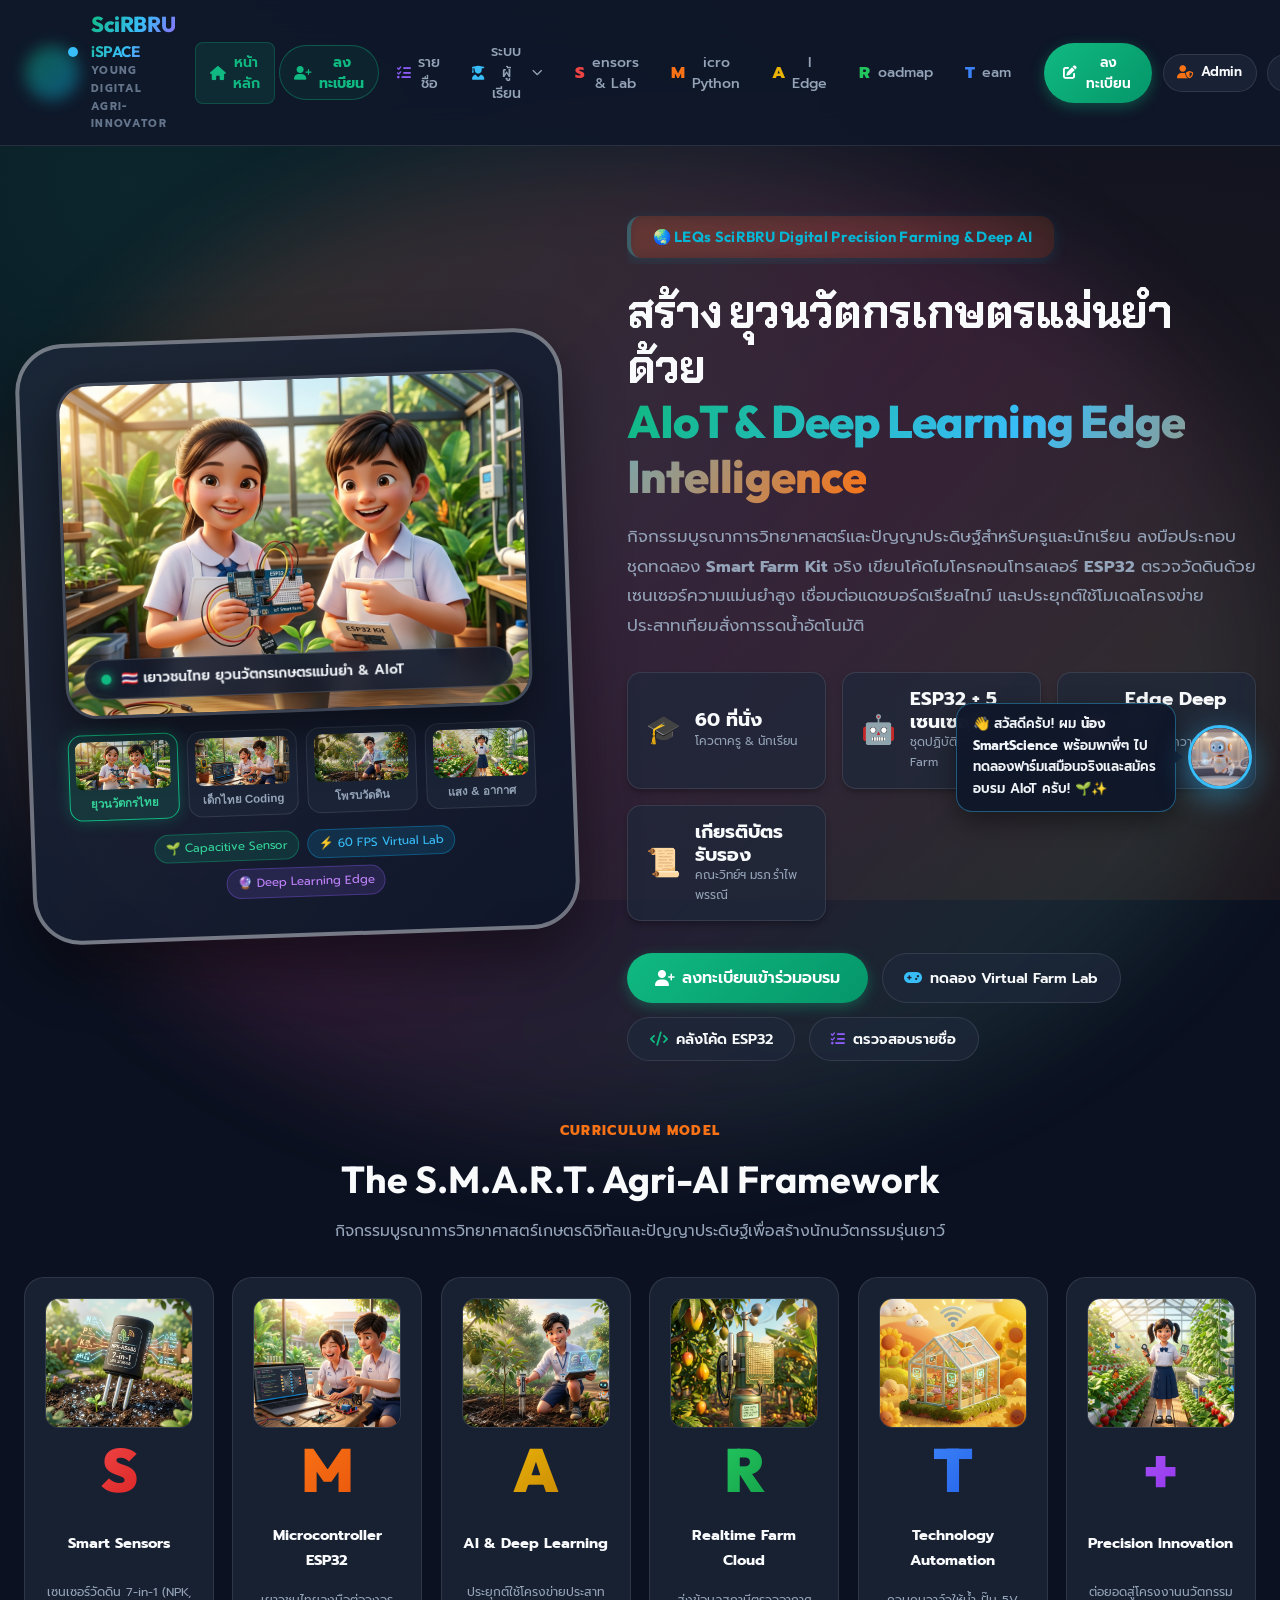
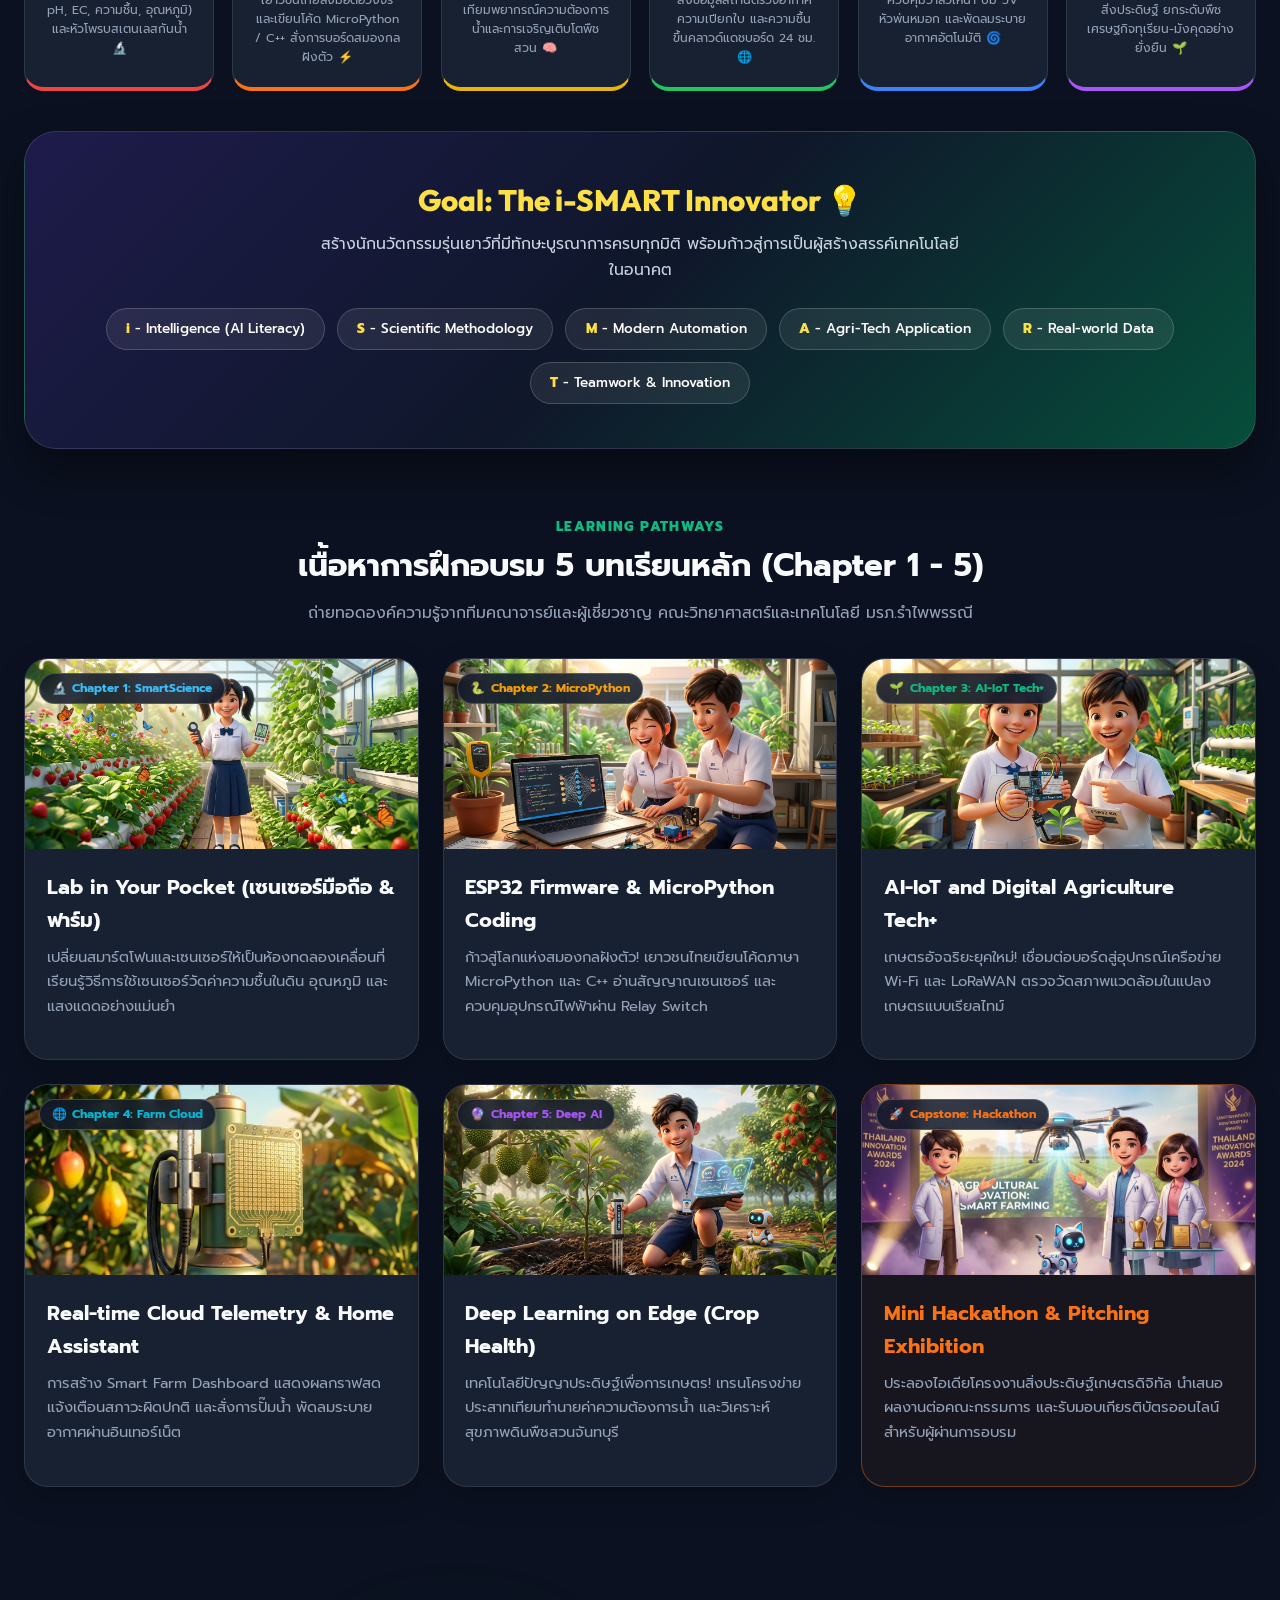
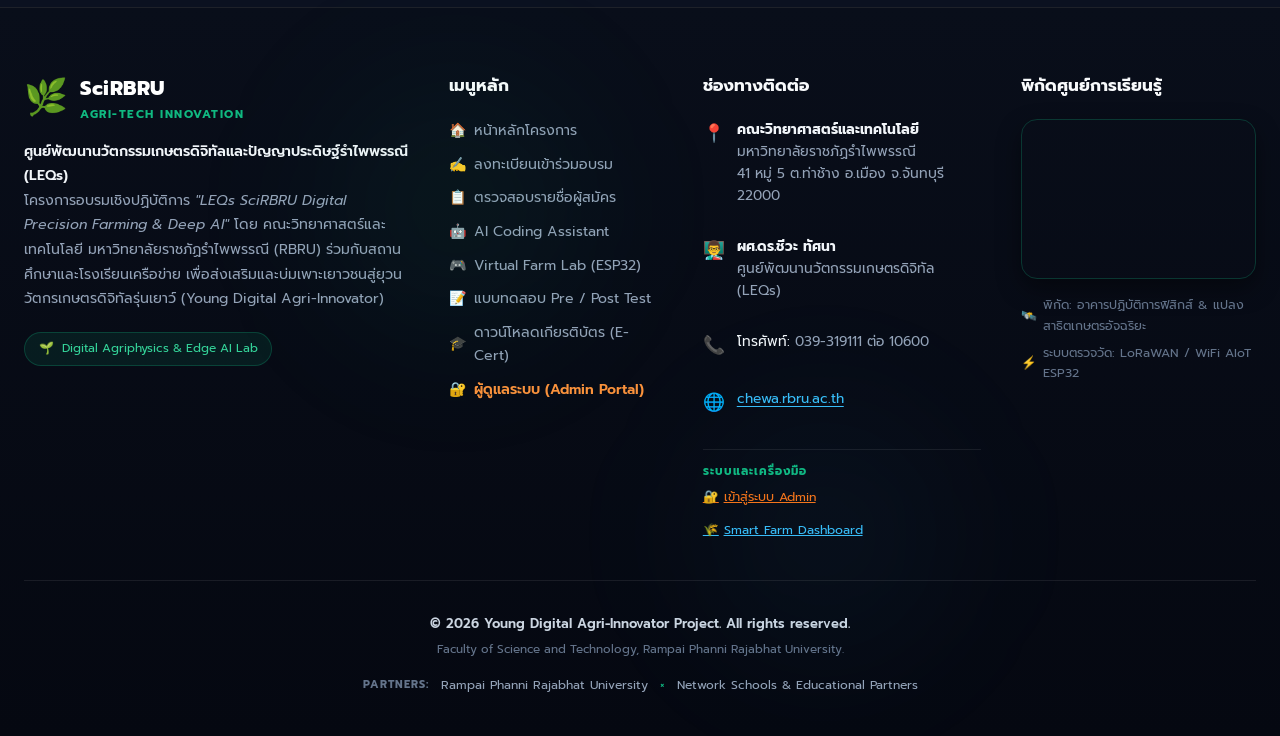
==== commit 847895d8: "feat(ui): update human characters to Thai students & youth with diverse smart farm sensors (NPK, Lea" ====
--- a/scirbru_ydai2026/index.html
+++ b/scirbru_ydai2026/index.html
@@ -171,30 +171,30 @@
             <div class="hero-visual-card">
               <!-- 3D Pixar Stage Image Showcase -->
               <div class="hero-pixar-stage">
-                <img id="heroImage" src="assets/images/agritech/aiot_farm_workshop.png" alt="Smart Farm AIoT 3D" class="hero-pixar-img">
+                <img id="heroImage" src="assets/images/thai_student_smartfarm.jpg" alt="เยาวชนไทย นักนวัตกรรมเกษตรอัจฉริยะ" class="hero-pixar-img">
                 <div class="hero-img-overlay-badge">
                   <span class="pulse-dot"></span>
-                  <span id="hero-img-caption">🌾 Smart Farm 3D Studio & Robotics</span>
+                  <span id="hero-img-caption">🇹🇭 เยาวชนไทย ยุวนวัตกรเกษตรแม่นยำ & AIoT</span>
                 </div>
               </div>
 
-              <!-- Interactive 4-Thumbnail Switcher -->
+              <!-- Interactive 4-Thumbnail Switcher with Thai Youth Characters -->
               <div class="hero-thumb-row">
-                <button type="button" class="thumb-btn active" onclick="changeHeroImage('assets/images/agritech/aiot_farm_workshop.png', '🌾 Smart Farm 3D Studio & Robotics', this)">
-                  <img src="assets/images/agritech/aiot_farm_workshop.png" alt="Farm">
-                  <span>Smart Farm</span>
+                <button type="button" class="thumb-btn active" onclick="changeHeroImage('assets/images/thai_student_smartfarm.jpg', '🇹🇭 เยาวชนไทย ยุวนวัตกรเกษตรแม่นยำ & AIoT', this)">
+                  <img src="assets/images/thai_student_smartfarm.jpg" alt="Thai Students Smart Farm">
+                  <span>ยุวนวัตกรไทย</span>
                 </button>
-                <button type="button" class="thumb-btn" onclick="changeHeroImage('assets/images/agritech/aiot_hardware_kit.png', '⚡ ชุดทดลอง ESP32 AIoT Kit & Sensors', this)">
-                  <img src="assets/images/agritech/aiot_hardware_kit.png" alt="Kit">
-                  <span>ESP32 Kit</span>
+                <button type="button" class="thumb-btn" onclick="changeHeroImage('assets/images/thai_youth_ai_coding.jpg', '🧠 นักเรียนไทยเขียนโค้ด Python & AI Deep Learning', this)">
+                  <img src="assets/images/thai_youth_ai_coding.jpg" alt="Thai Students Coding AI">
+                  <span>เด็กไทย Coding</span>
                 </button>
-                <button type="button" class="thumb-btn" onclick="changeHeroImage('assets/images/card_soil_expert.png', '🌱 เซนเซอร์ความชื้นดินและธาตุอาหาร NPK', this)">
-                  <img src="assets/images/card_soil_expert.png" alt="Soil">
-                  <span>Soil Sensor</span>
+                <button type="button" class="thumb-btn" onclick="changeHeroImage('assets/images/thai_student_field_probe.jpg', '🔬 วัดดิน 7-in-1 สวนทุเรียนจันทบุรี', this)">
+                  <img src="assets/images/thai_student_field_probe.jpg" alt="Field Soil Probe">
+                  <span>โพรบวัดดิน</span>
                 </button>
-                <button type="button" class="thumb-btn" onclick="changeHeroImage('assets/images/plant_ai.png', '🧠 AI วินิจฉัยสุขภาพพืช & Computer Vision', this)">
-                  <img src="assets/images/plant_ai.png" alt="Plant AI">
-                  <span>Plant AI</span>
+                <button type="button" class="thumb-btn" onclick="changeHeroImage('assets/images/thai_student_weather_lux.jpg', '☀️ เซนเซอร์แสง PAR & สภาพอากาศโรงเรือน', this)">
+                  <img src="assets/images/thai_student_weather_lux.jpg" alt="Weather and Lux Sensor">
+                  <span>แสง & อากาศ</span>
                 </button>
               </div>
 
@@ -309,49 +309,49 @@
           
           <!-- S -->
           <div class="framework-card border-b-red framework-card-3d">
-            <img src="assets/images/card_soil_expert.png" alt="Smart Sensors" class="framework-3d-thumb">
+            <img src="assets/images/sensor_soil_npk_7in1.jpg" alt="Smart 7-in-1 Soil Sensors" class="framework-3d-thumb">
             <div class="framework-letter" style="background: linear-gradient(135deg, #ef4444 0%, #dc2626 100%); -webkit-background-clip: text; -webkit-text-fill-color: transparent;">
               S
             </div>
             <h3 class="framework-title">Smart Sensors</h3>
             <p class="framework-desc">
-              เซนเซอร์วัดความชื้นดิน Capacitive, DHT22 อุณหภูมิ และแสงแดด Lux แบบเรียลไทม์ 🔬
+              เซนเซอร์วัดดิน 7-in-1 (NPK, pH, EC, ความชื้น, อุณหภูมิ) และหัวโพรบสเตนเลสกันน้ำ 🔬
             </p>
           </div>
 
           <!-- M -->
           <div class="framework-card border-b-orange framework-card-3d">
-            <img src="assets/images/agritech/aiot_coding_blocks.png" alt="Microcontroller ESP32" class="framework-3d-thumb">
+            <img src="assets/images/thai_youth_ai_coding.jpg" alt="Thai Students Coding ESP32" class="framework-3d-thumb">
             <div class="framework-letter" style="background: linear-gradient(135deg, #f97316 0%, #ea580c 100%); -webkit-background-clip: text; -webkit-text-fill-color: transparent;">
               M
             </div>
             <h3 class="framework-title">Microcontroller ESP32</h3>
             <p class="framework-desc">
-              เขียนโค้ดภาษา C++ และ MicroPython สั่งการบอร์ดสมองกลฝังตัว FreeRTOS ⚡
+              เยาวชนไทยลงมือต่อวงจรและเขียนโค้ด MicroPython / C++ สั่งการบอร์ดสมองกลฝังตัว ⚡
             </p>
           </div>
 
           <!-- A -->
           <div class="framework-card border-b-yellow framework-card-3d">
-            <img src="assets/images/card_plant_ai.png" alt="AI & Deep Learning" class="framework-3d-thumb">
+            <img src="assets/images/thai_student_field_probe.jpg" alt="AI & Deep Learning" class="framework-3d-thumb">
             <div class="framework-letter" style="background: linear-gradient(135deg, #eab308 0%, #ca8a04 100%); -webkit-background-clip: text; -webkit-text-fill-color: transparent;">
               A
             </div>
             <h3 class="framework-title">AI & Deep Learning</h3>
             <p class="framework-desc">
-              ประยุกต์ใช้โครงข่ายประสาทเทียมพยากรณ์ความต้องการน้ำและการเจริญเติบโต 🧠
+              ประยุกต์ใช้โครงข่ายประสาทเทียมพยากรณ์ความต้องการน้ำและการเจริญเติบโตพืชสวน 🧠
             </p>
           </div>
 
           <!-- R -->
           <div class="framework-card border-b-green framework-card-3d">
-            <img src="assets/images/agritech/aiot_connection_cloud.png" alt="Realtime Farm Cloud" class="framework-3d-thumb">
+            <img src="assets/images/sensor_weather_leaf.jpg" alt="Realtime Weather & Farm Cloud" class="framework-3d-thumb">
             <div class="framework-letter" style="background: linear-gradient(135deg, #22c55e 0%, #16a34a 100%); -webkit-background-clip: text; -webkit-text-fill-color: transparent;">
               R
             </div>
             <h3 class="framework-title">Realtime Farm Cloud</h3>
             <p class="framework-desc">
-              ส่งข้อมูลตรวจวัดขึ้นคลาวด์และแสดงผลบน Smart Farm Dashboard 24 ชม. 🌐
+              ส่งข้อมูลสถานีตรวจอากาศ ความเปียกใบ และความชื้นขึ้นคลาวด์แดชบอร์ด 24 ชม. 🌐
             </p>
           </div>
 
@@ -369,13 +369,13 @@
 
           <!-- + -->
           <div class="framework-card border-b-purple framework-card-3d">
-            <img src="assets/images/agritech/aiot_future_career.png" alt="Precision Innovation" class="framework-3d-thumb">
+            <img src="assets/images/thai_student_weather_lux.jpg" alt="Precision Innovation" class="framework-3d-thumb">
             <div class="framework-letter" style="background: linear-gradient(135deg, #a855f7 0%, #9333ea 100%); -webkit-background-clip: text; -webkit-text-fill-color: transparent;">
               +
             </div>
             <h3 class="framework-title">Precision Innovation</h3>
             <p class="framework-desc">
-              ต่อยอดสู่โครงงานนวัตกรรมสิ่งประดิษฐ์ ยกระดับผลผลิตการเกษตรอย่างยั่งยืน 🌱
+              ต่อยอดสู่โครงงานนวัตกรรมสิ่งประดิษฐ์ ยกระดับพืชเศรษฐกิจทุเรียน-มังคุดอย่างยั่งยืน 🌱
             </p>
           </div>
 
@@ -416,7 +416,7 @@
         <!-- Chapter 1 -->
         <div class="chapter-card-3d">
           <div class="chapter-cover-box">
-            <img src="assets/images/do_meter.png" alt="SmartScience Lab" class="chapter-cover-img">
+            <img src="assets/images/thai_student_weather_lux.jpg" alt="SmartScience Lab Thai Student" class="chapter-cover-img">
             <div class="chapter-badge-overlay" style="color: #38bdf8;">
               <span>🔬</span>
               <span>Chapter 1: SmartScience</span>
@@ -433,7 +433,7 @@
         <!-- Chapter 2 -->
         <div class="chapter-card-3d">
           <div class="chapter-cover-box">
-            <img src="assets/images/python_cv_bg.png" alt="MicroPython & ESP32" class="chapter-cover-img">
+            <img src="assets/images/thai_youth_ai_coding.jpg" alt="Thai Students Coding Python AI" class="chapter-cover-img">
             <div class="chapter-badge-overlay" style="color: #f59e0b;">
               <span>🐍</span>
               <span>Chapter 2: MicroPython</span>
@@ -442,7 +442,7 @@
           <div class="chapter-body">
             <h3 class="pillar-title" style="margin-bottom: 0.5rem;">ESP32 Firmware & MicroPython Coding</h3>
             <p class="pillar-desc">
-              ก้าวสู่โลกแห่งสมองกลฝังตัว! เขียนโค้ดภาษา MicroPython และ C++ อ่านสัญญาณเซนเซอร์ และควบคุมอุปกรณ์ไฟฟ้าผ่าน Relay Switch
+              ก้าวสู่โลกแห่งสมองกลฝังตัว! เยาวชนไทยเขียนโค้ดภาษา MicroPython และ C++ อ่านสัญญาณเซนเซอร์ และควบคุมอุปกรณ์ไฟฟ้าผ่าน Relay Switch
             </p>
           </div>
         </div>
@@ -450,7 +450,7 @@
         <!-- Chapter 3 -->
         <div class="chapter-card-3d">
           <div class="chapter-cover-box">
-            <img src="assets/images/agritech/aiot_farm_workshop.png" alt="AIoT Precision Farming" class="chapter-cover-img">
+            <img src="assets/images/thai_student_smartfarm.jpg" alt="Thai Youth AI-IoT Precision Farming" class="chapter-cover-img">
             <div class="chapter-badge-overlay" style="color: #10b981;">
               <span>🌱</span>
               <span>Chapter 3: AI-IoT Tech+</span>
@@ -467,7 +467,7 @@
         <!-- Chapter 4 -->
         <div class="chapter-card-3d">
           <div class="chapter-cover-box">
-            <img src="assets/images/climate_carbon_bg.png" alt="Cloud Telemetry & Climate" class="chapter-cover-img">
+            <img src="assets/images/sensor_weather_leaf.jpg" alt="Cloud Telemetry & Weather" class="chapter-cover-img">
             <div class="chapter-badge-overlay" style="color: #06b6d4;">
               <span>🌐</span>
               <span>Chapter 4: Farm Cloud</span>
@@ -484,7 +484,7 @@
         <!-- Chapter 5 -->
         <div class="chapter-card-3d">
           <div class="chapter-cover-box">
-            <img src="assets/images/nong_space.png" alt="Deep Learning Edge AI" class="chapter-cover-img">
+            <img src="assets/images/thai_student_field_probe.jpg" alt="Deep Learning Edge AI Thai Youth" class="chapter-cover-img">
             <div class="chapter-badge-overlay" style="color: #a855f7;">
               <span>🔮</span>
               <span>Chapter 5: Deep AI</span>
@@ -493,7 +493,7 @@
           <div class="chapter-body">
             <h3 class="pillar-title" style="margin-bottom: 0.5rem;">Deep Learning on Edge (Crop Health)</h3>
             <p class="pillar-desc">
-              เทคโนโลยีปัญญาประดิษฐ์เพื่อการเกษตร! เทรนโครงข่ายประสาทเทียมทำนายค่าความต้องการน้ำ และวิเคราะห์โรคพืชด้วย Computer Vision
+              เทคโนโลยีปัญญาประดิษฐ์เพื่อการเกษตร! เทรนโครงข่ายประสาทเทียมทำนายค่าความต้องการน้ำ และวิเคราะห์สุขภาพดินพืชสวนจันทบุรี
             </p>
           </div>
         </div>
@@ -798,16 +798,35 @@
         </div>
 
         <div class="sensor-grid-6col">
-          <!-- Sensor 1: Soil Moisture & NPK -->
+          <!-- Sensor 1: 7-in-1 NPK Soil Probe -->
+          <div class="sensor-item-card">
+            <div style="position: relative; overflow: hidden;">
+              <img src="assets/images/sensor_soil_npk_7in1.jpg" alt="7-in-1 NPK Soil Sensor" class="sensor-item-img">
+              <span style="position: absolute; top: 0.75rem; right: 0.75rem; background: rgba(16,185,129,0.95); color: #fff; padding: 0.2rem 0.65rem; border-radius: 9999px; font-size: 0.72rem; font-weight: 700;">RS485 Modbus</span>
+            </div>
+            <div class="sensor-item-content">
+              <h4 style="font-size: 1.05rem; font-weight: 700; color: #34d399; margin-bottom: 0.35rem;">7-in-1 Soil Multi-Probe (NPK, pH, EC, Temp, Moisture)</h4>
+              <p style="font-size: 0.82rem; color: var(--text-muted); line-height: 1.55; margin-bottom: 0.75rem;">
+                โพรบสเตนเลสเกรด 316 วัดค่าปุ๋ยไนโตรเจน (N), ฟอสฟอรัส (P), โพแทสเซียม (K), กรด-ด่าง (pH), สภาพนำไฟฟ้า (EC), ความชื้น และอุณหภูมิในหัวเดียว ผ่านโปรโตคอล Modbus RTU
+              </p>
+              <div style="margin-top: auto; display: flex; gap: 0.4rem; flex-wrap: wrap;">
+                <span class="tag-badge" style="font-size: 0.7rem; padding: 0.15rem 0.5rem;">RS485 / MAX485</span>
+                <span class="tag-badge" style="font-size: 0.7rem; padding: 0.15rem 0.5rem;">9-24V DC</span>
+                <span class="tag-badge" style="font-size: 0.7rem; padding: 0.15rem 0.5rem;">IP68 Waterproof</span>
+              </div>
+            </div>
+          </div>
+
+          <!-- Sensor 2: Capacitive Soil Moisture -->
           <div class="sensor-item-card">
             <div style="position: relative; overflow: hidden;">
               <img src="assets/images/card_soil_expert.png" alt="Capacitive Soil Sensor" class="sensor-item-img">
-              <span style="position: absolute; top: 0.75rem; right: 0.75rem; background: rgba(16,185,129,0.9); color: #fff; padding: 0.2rem 0.65rem; border-radius: 9999px; font-size: 0.72rem; font-weight: 700;">Analog ADC</span>
+              <span style="position: absolute; top: 0.75rem; right: 0.75rem; background: rgba(14,165,233,0.95); color: #fff; padding: 0.2rem 0.65rem; border-radius: 9999px; font-size: 0.72rem; font-weight: 700;">Analog ADC</span>
             </div>
             <div class="sensor-item-content">
-              <h4 style="font-size: 1.05rem; font-weight: 700; color: #34d399; margin-bottom: 0.35rem;">Capacitive Soil Probe (เซนเซอร์วัดความชื้นดิน)</h4>
+              <h4 style="font-size: 1.05rem; font-weight: 700; color: #38bdf8; margin-bottom: 0.35rem;">Capacitive Soil Moisture Probe (ความชื้นดินต้านสนิม)</h4>
               <p style="font-size: 0.82rem; color: var(--text-muted); line-height: 1.55; margin-bottom: 0.75rem;">
-                เซนเซอร์แบบประจุไฟฟ้าทนทานต่อการกัดกร่อน ป้องกันสนิม อ่านค่าสัญญาณอนาล็อก 12-bit (0-4095) เข้าขา GPIO34 บนบอร์ด ESP32
+                เซนเซอร์แบบประจุไฟฟ้าทนทานต่อการกัดกร่อน ป้องกันสนิม อ่านค่าแรงดันอนาล็อก 12-bit (0-4095) เข้าขา GPIO34 บนบอร์ด ESP32 เพื่อคำนวณ Volumetric Water Content (%)
               </p>
               <div style="margin-top: auto; display: flex; gap: 0.4rem; flex-wrap: wrap;">
                 <span class="tag-badge" style="font-size: 0.7rem; padding: 0.15rem 0.5rem;">GPIO34</span>
@@ -817,97 +836,116 @@
             </div>
           </div>
 
-          <!-- Sensor 2: Plant Health AI Camera -->
+          <!-- Sensor 3: SHT30 Weather & Leaf Wetness -->
+          <div class="sensor-item-card">
+            <div style="position: relative; overflow: hidden;">
+              <img src="assets/images/sensor_weather_leaf.jpg" alt="Weather Station & Leaf Sensor" class="sensor-item-img">
+              <span style="position: absolute; top: 0.75rem; right: 0.75rem; background: rgba(245,158,11,0.95); color: #fff; padding: 0.2rem 0.65rem; border-radius: 9999px; font-size: 0.72rem; font-weight: 700;">Weather I2C</span>
+            </div>
+            <div class="sensor-item-content">
+              <h4 style="font-size: 1.05rem; font-weight: 700; color: #fbbf24; margin-bottom: 0.35rem;">SHT30 Climate & Leaf Wetness (สถานีอากาศและเปียกใบ)</h4>
+              <p style="font-size: 0.82rem; color: var(--text-muted); line-height: 1.55; margin-bottom: 0.75rem;">
+                โพรบวัดอุณหภูมิ-ความชื้นสัมพัทธ์หัวตาข่ายโลหะ SHT30 พร้อมกริดแผ่นทองคำวัดหยดน้ำค้างบนใบพืช (Leaf Wetness) สำหรับเตือนการระบาดของโรคราสนิมและเชื้อรา
+              </p>
+              <div style="margin-top: auto; display: flex; gap: 0.4rem; flex-wrap: wrap;">
+                <span class="tag-badge" style="font-size: 0.7rem; padding: 0.15rem 0.5rem;">I2C (0x44)</span>
+                <span class="tag-badge" style="font-size: 0.7rem; padding: 0.15rem 0.5rem;">±2% RH</span>
+                <span class="tag-badge" style="font-size: 0.7rem; padding: 0.15rem 0.5rem;">Fungus Warning</span>
+              </div>
+            </div>
+          </div>
+
+          <!-- Sensor 4: Plant Health AI Camera -->
           <div class="sensor-item-card">
             <div style="position: relative; overflow: hidden;">
               <img src="assets/images/card_plant_ai.png" alt="Crop AI Vision" class="sensor-item-img">
-              <span style="position: absolute; top: 0.75rem; right: 0.75rem; background: rgba(14,165,233,0.9); color: #fff; padding: 0.2rem 0.65rem; border-radius: 9999px; font-size: 0.72rem; font-weight: 700;">Vision AI</span>
+              <span style="position: absolute; top: 0.75rem; right: 0.75rem; background: rgba(139,92,246,0.95); color: #fff; padding: 0.2rem 0.65rem; border-radius: 9999px; font-size: 0.72rem; font-weight: 700;">Vision AI</span>
             </div>
             <div class="sensor-item-content">
-              <h4 style="font-size: 1.05rem; font-weight: 700; color: #38bdf8; margin-bottom: 0.35rem;">Crop Vision AI (กล้องวินิจฉัยสุขภาพพืช)</h4>
+              <h4 style="font-size: 1.05rem; font-weight: 700; color: #c084fc; margin-bottom: 0.35rem;">Crop Vision AI Camera (กล้องวินิจฉัยโรคพืช)</h4>
               <p style="font-size: 0.82rem; color: var(--text-muted); line-height: 1.55; margin-bottom: 0.75rem;">
-                โมเดลคอมพิวเตอร์วิทัศน์จำแนกอาการขาดน้ำและตรวจจับโรคใบจุด/ใบไหม้ ประมวลผลบน Edge AI ด้วยความแม่นยำสูงกว่า 94%
+                โมดูลกล้อง AI ตรวจจับลักษณะใบขาดธาตุอาหาร วินิจฉัยโรคใบติดในทุเรียน และแมลงศัตรูพืช ประมวลผลโมเดลคอมพิวเตอร์วิทัศน์บน Edge Device แบบเรียลไทม์
               </p>
               <div style="margin-top: auto; display: flex; gap: 0.4rem; flex-wrap: wrap;">
                 <span class="tag-badge" style="font-size: 0.7rem; padding: 0.15rem 0.5rem;">ESP32-CAM</span>
-                <span class="tag-badge" style="font-size: 0.7rem; padding: 0.15rem 0.5rem;">MobileNet</span>
+                <span class="tag-badge" style="font-size: 0.7rem; padding: 0.15rem 0.5rem;">MobileNet V2</span>
                 <span class="tag-badge" style="font-size: 0.7rem; padding: 0.15rem 0.5rem;">Edge Inference</span>
               </div>
             </div>
           </div>
 
-          <!-- Sensor 3: DO & Water Quality -->
+          <!-- Sensor 5: DO & Water Quality -->
           <div class="sensor-item-card">
             <div style="position: relative; overflow: hidden;">
               <img src="assets/images/card_do_meter.png" alt="DO & Water Quality Meter" class="sensor-item-img">
-              <span style="position: absolute; top: 0.75rem; right: 0.75rem; background: rgba(139,92,246,0.9); color: #fff; padding: 0.2rem 0.65rem; border-radius: 9999px; font-size: 0.72rem; font-weight: 700;">Electrochemical</span>
+              <span style="position: absolute; top: 0.75rem; right: 0.75rem; background: rgba(56,189,248,0.95); color: #fff; padding: 0.2rem 0.65rem; border-radius: 9999px; font-size: 0.72rem; font-weight: 700;">Electrochemical</span>
             </div>
             <div class="sensor-item-content">
-              <h4 style="font-size: 1.05rem; font-weight: 700; color: #c084fc; margin-bottom: 0.35rem;">Smart DO & EC Meter (ตรวจวัดค่าน้ำและปุ๋ย)</h4>
+              <h4 style="font-size: 1.05rem; font-weight: 700; color: #38bdf8; margin-bottom: 0.35rem;">Smart DO & EC Meter (ตรวจวัดค่าน้ำและปุ๋ย)</h4>
               <p style="font-size: 0.82rem; color: var(--text-muted); line-height: 1.55; margin-bottom: 0.75rem;">
-                ตรวจวัดปริมาณออกซิเจนละลายน้ำ (Dissolved Oxygen) และค่าการนำไฟฟ้าเพื่อประเมินความเข้มข้นสารละลายธาตุอาหารในระบบไฮโดรโปนิกส์
+                ตรวจวัดปริมาณออกซิเจนละลายน้ำ (Dissolved Oxygen) และค่าการนำไฟฟ้าเพื่อประเมินความเข้มข้นสารละลายธาตุอาหารในระบบไฮโดรโปนิกส์และน้ำรดสวน
               </p>
               <div style="margin-top: auto; display: flex; gap: 0.4rem; flex-wrap: wrap;">
-                <span class="tag-badge" style="font-size: 0.7rem; padding: 0.15rem 0.5rem;">I2C / UART</span>
+                <span class="tag-badge" style="font-size: 0.7rem; padding: 0.15rem 0.5rem;">UART / Analog</span>
                 <span class="tag-badge" style="font-size: 0.7rem; padding: 0.15rem 0.5rem;">Hydroponics</span>
                 <span class="tag-badge" style="font-size: 0.7rem; padding: 0.15rem 0.5rem;">ppm / mg/L</span>
               </div>
             </div>
           </div>
 
-          <!-- Sensor 4: ESP32 Hardware Kit -->
+          <!-- Sensor 6: BH1750 & PAR Light Sensor -->
+          <div class="sensor-item-card">
+            <div style="position: relative; overflow: hidden;">
+              <img src="assets/images/card_color_tool.png" alt="BH1750 PAR Light Sensor" class="sensor-item-img">
+              <span style="position: absolute; top: 0.75rem; right: 0.75rem; background: rgba(234,179,8,0.95); color: #fff; padding: 0.2rem 0.65rem; border-radius: 9999px; font-size: 0.72rem; font-weight: 700;">Optical Lux</span>
+            </div>
+            <div class="sensor-item-content">
+              <h4 style="font-size: 1.05rem; font-weight: 700; color: #facc15; margin-bottom: 0.35rem;">BH1750 & PAR Quantum Sensor (วัดแสงสังเคราะห์)</h4>
+              <p style="font-size: 0.82rem; color: var(--text-muted); line-height: 1.55; margin-bottom: 0.75rem;">
+                เซนเซอร์วัดค่าความเข้มแสงแดด (0-65,535 Lux) และประเมินค่ารังสีสังเคราะห์แสง (Photosynthetically Active Radiation: PAR) ควบคุมการกางสแลนพรางแสงอัตโนมัติ
+              </p>
+              <div style="margin-top: auto; display: flex; gap: 0.4rem; flex-wrap: wrap;">
+                <span class="tag-badge" style="font-size: 0.7rem; padding: 0.15rem 0.5rem;">I2C (0x23)</span>
+                <span class="tag-badge" style="font-size: 0.7rem; padding: 0.15rem 0.5rem;">16-bit ADC</span>
+                <span class="tag-badge" style="font-size: 0.7rem; padding: 0.15rem 0.5rem;">Solar Shading</span>
+              </div>
+            </div>
+          </div>
+
+          <!-- Sensor 7: ESP32 Hardware Kit -->
           <div class="sensor-item-card">
             <div style="position: relative; overflow: hidden;">
               <img src="assets/images/agritech/aiot_hardware_kit.png" alt="ESP32 AIoT Hardware Kit" class="sensor-item-img">
-              <span style="position: absolute; top: 0.75rem; right: 0.75rem; background: rgba(249,115,22,0.9); color: #fff; padding: 0.2rem 0.65rem; border-radius: 9999px; font-size: 0.72rem; font-weight: 700;">Dual-Core MCU</span>
+              <span style="position: absolute; top: 0.75rem; right: 0.75rem; background: rgba(249,115,22,0.95); color: #fff; padding: 0.2rem 0.65rem; border-radius: 9999px; font-size: 0.72rem; font-weight: 700;">Dual-Core MCU</span>
             </div>
             <div class="sensor-item-content">
-              <h4 style="font-size: 1.05rem; font-weight: 700; color: #fb923c; margin-bottom: 0.35rem;">ESP32 AIoT Core Board (สมองกลฝังตัว)</h4>
+              <h4 style="font-size: 1.05rem; font-weight: 700; color: #fb923c; margin-bottom: 0.35rem;">ESP32 AIoT Core Board & Relay Module (สมองกลฝังตัว)</h4>
               <p style="font-size: 0.82rem; color: var(--text-muted); line-height: 1.55; margin-bottom: 0.75rem;">
-                หน่วยประมวลผล 32-bit Dual-Core 240MHz พร้อมโมดูล Wi-Fi + BLE ในตัว รองรับการประมวลผลเครือข่ายประสาทเทียม TinyML
+                หน่วยประมวลผล 32-bit Dual-Core 240MHz พร้อมโมดูล Wi-Fi + BLE และบอร์ดรีเลย์ 4 ช่องแยก Optocoupler สำหรับสั่งการโซลินอยด์วาล์วและปั๊มน้ำ 12V
               </p>
               <div style="margin-top: auto; display: flex; gap: 0.4rem; flex-wrap: wrap;">
                 <span class="tag-badge" style="font-size: 0.7rem; padding: 0.15rem 0.5rem;">240 MHz</span>
-                <span class="tag-badge" style="font-size: 0.7rem; padding: 0.15rem 0.5rem;">Wi-Fi 802.11 b/g/n</span>
-                <span class="tag-badge" style="font-size: 0.7rem; padding: 0.15rem 0.5rem;">TinyML</span>
-              </div>
-            </div>
-          </div>
-
-          <!-- Sensor 5: Coding & Automation Blocks -->
+                <span class="tag-badge" style="font-size: 0.7rem; padding: 0.15rem 0.5rem;">Relay 10A 250V</span>
+                <span class="tag-badge" style="font-size: 0.7rem; padding: 0.15rem 0.5rem;">TinyML Edge</span>
+              </div>
+            </div>
+          </div>
+
+          <!-- Sensor 8: Coding & Automation Blocks -->
           <div class="sensor-item-card">
             <div style="position: relative; overflow: hidden;">
               <img src="assets/images/agritech/aiot_coding_blocks.png" alt="MicroPython & Logic Blocks" class="sensor-item-img">
-              <span style="position: absolute; top: 0.75rem; right: 0.75rem; background: rgba(236,72,153,0.9); color: #fff; padding: 0.2rem 0.65rem; border-radius: 9999px; font-size: 0.72rem; font-weight: 700;">MicroPython</span>
+              <span style="position: absolute; top: 0.75rem; right: 0.75rem; background: rgba(236,72,153,0.95); color: #fff; padding: 0.2rem 0.65rem; border-radius: 9999px; font-size: 0.72rem; font-weight: 700;">MicroPython</span>
             </div>
             <div class="sensor-item-content">
-              <h4 style="font-size: 1.05rem; font-weight: 700; color: #f472b6; margin-bottom: 0.35rem;">Coding & Automation Blocks (บล็อกคำสั่ง)</h4>
+              <h4 style="font-size: 1.05rem; font-weight: 700; color: #f472b6; margin-bottom: 0.35rem;">Coding & Automation Blocks (บล็อกคำสั่งควบคุม)</h4>
               <p style="font-size: 0.82rem; color: var(--text-muted); line-height: 1.55; margin-bottom: 0.75rem;">
-                ระบบเขียนโปรแกรมแบบผสมผสานบล็อกคำสั่งร่วมกับภาษาไพทอน (Visual Block-to-Python) ช่วยให้นักเรียนเริ่มต้นเขียนโปรแกรมได้ง่ายและสนุก
+                ระบบเขียนโปรแกรมแบบผสมผสานบล็อกคำสั่งร่วมกับภาษาไพทอน (Visual Block-to-Python) ช่วยให้นักเรียนไทยเข้าใจ Logic การควบคุมเงื่อนไขเซนเซอร์ได้อย่างรวดเร็ว
               </p>
               <div style="margin-top: auto; display: flex; gap: 0.4rem; flex-wrap: wrap;">
                 <span class="tag-badge" style="font-size: 0.7rem; padding: 0.15rem 0.5rem;">Block-to-Code</span>
                 <span class="tag-badge" style="font-size: 0.7rem; padding: 0.15rem 0.5rem;">MQTT Protocol</span>
                 <span class="tag-badge" style="font-size: 0.7rem; padding: 0.15rem 0.5rem;">Live Debugger</span>
-              </div>
-            </div>
-          </div>
-
-          <!-- Sensor 6: Cloud Connection & Telemetry -->
-          <div class="sensor-item-card">
-            <div style="position: relative; overflow: hidden;">
-              <img src="assets/images/agritech/aiot_connection_cloud.png" alt="Cloud IoT Telemetry" class="sensor-item-img">
-              <span style="position: absolute; top: 0.75rem; right: 0.75rem; background: rgba(59,130,246,0.9); color: #fff; padding: 0.2rem 0.65rem; border-radius: 9999px; font-size: 0.72rem; font-weight: 700;">MQTT Cloud</span>
-            </div>
-            <div class="sensor-item-content">
-              <h4 style="font-size: 1.05rem; font-weight: 700; color: #60a5fa; margin-bottom: 0.35rem;">Realtime Farm Cloud (ระบบคลาวด์และแจ้งเตือน)</h4>
-              <p style="font-size: 0.82rem; color: var(--text-muted); line-height: 1.55; margin-bottom: 0.75rem;">
-                เชื่อมต่อเซิร์ฟเวอร์ฐานข้อมูล SQLite และ WebSocket เพื่อสตรีมข้อมูลเซนเซอร์ขึ้นหน้าเว็บแบบ Realtime และส่งแจ้งเตือนผ่าน LINE Notify
-              </p>
-              <div style="margin-top: auto; display: flex; gap: 0.4rem; flex-wrap: wrap;">
-                <span class="tag-badge" style="font-size: 0.7rem; padding: 0.15rem 0.5rem;">WebSocket</span>
-                <span class="tag-badge" style="font-size: 0.7rem; padding: 0.15rem 0.5rem;">LINE Notify</span>
-                <span class="tag-badge" style="font-size: 0.7rem; padding: 0.15rem 0.5rem;">Dashboard API</span>
               </div>
             </div>
           </div>
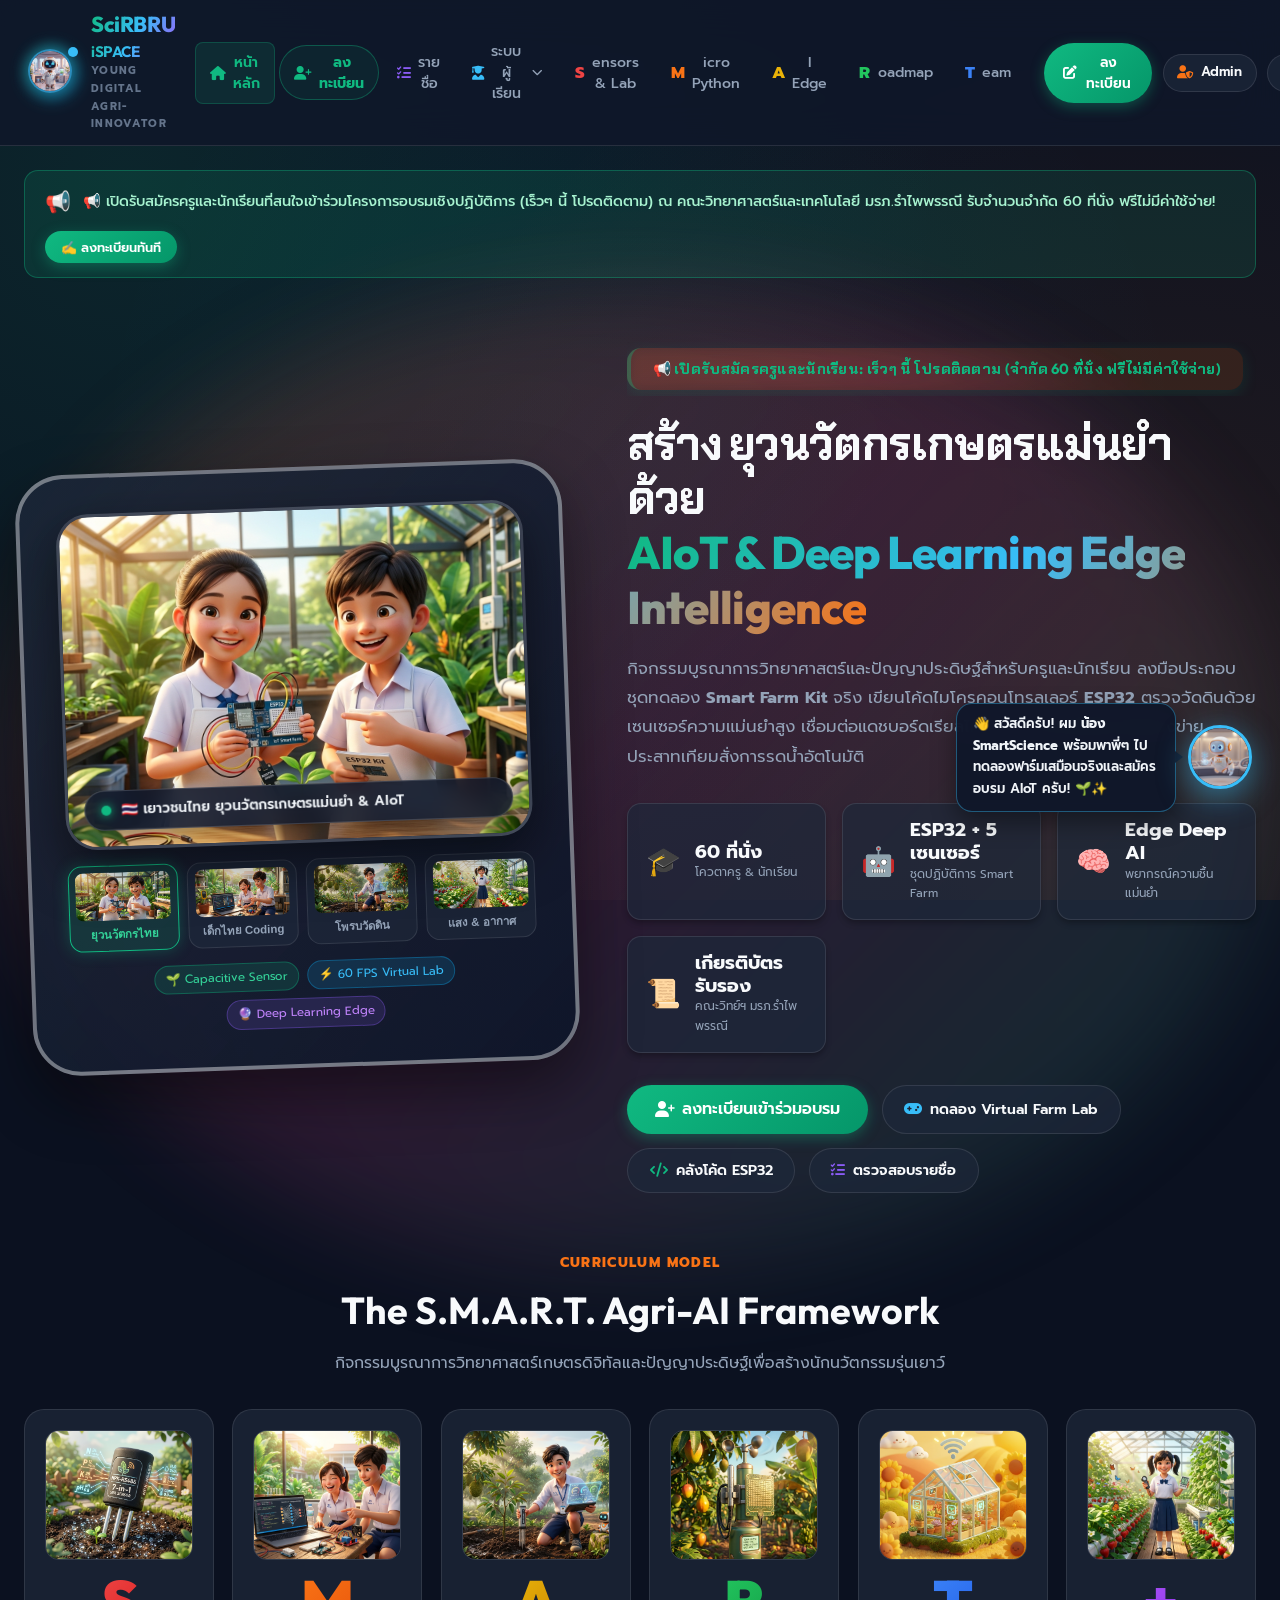
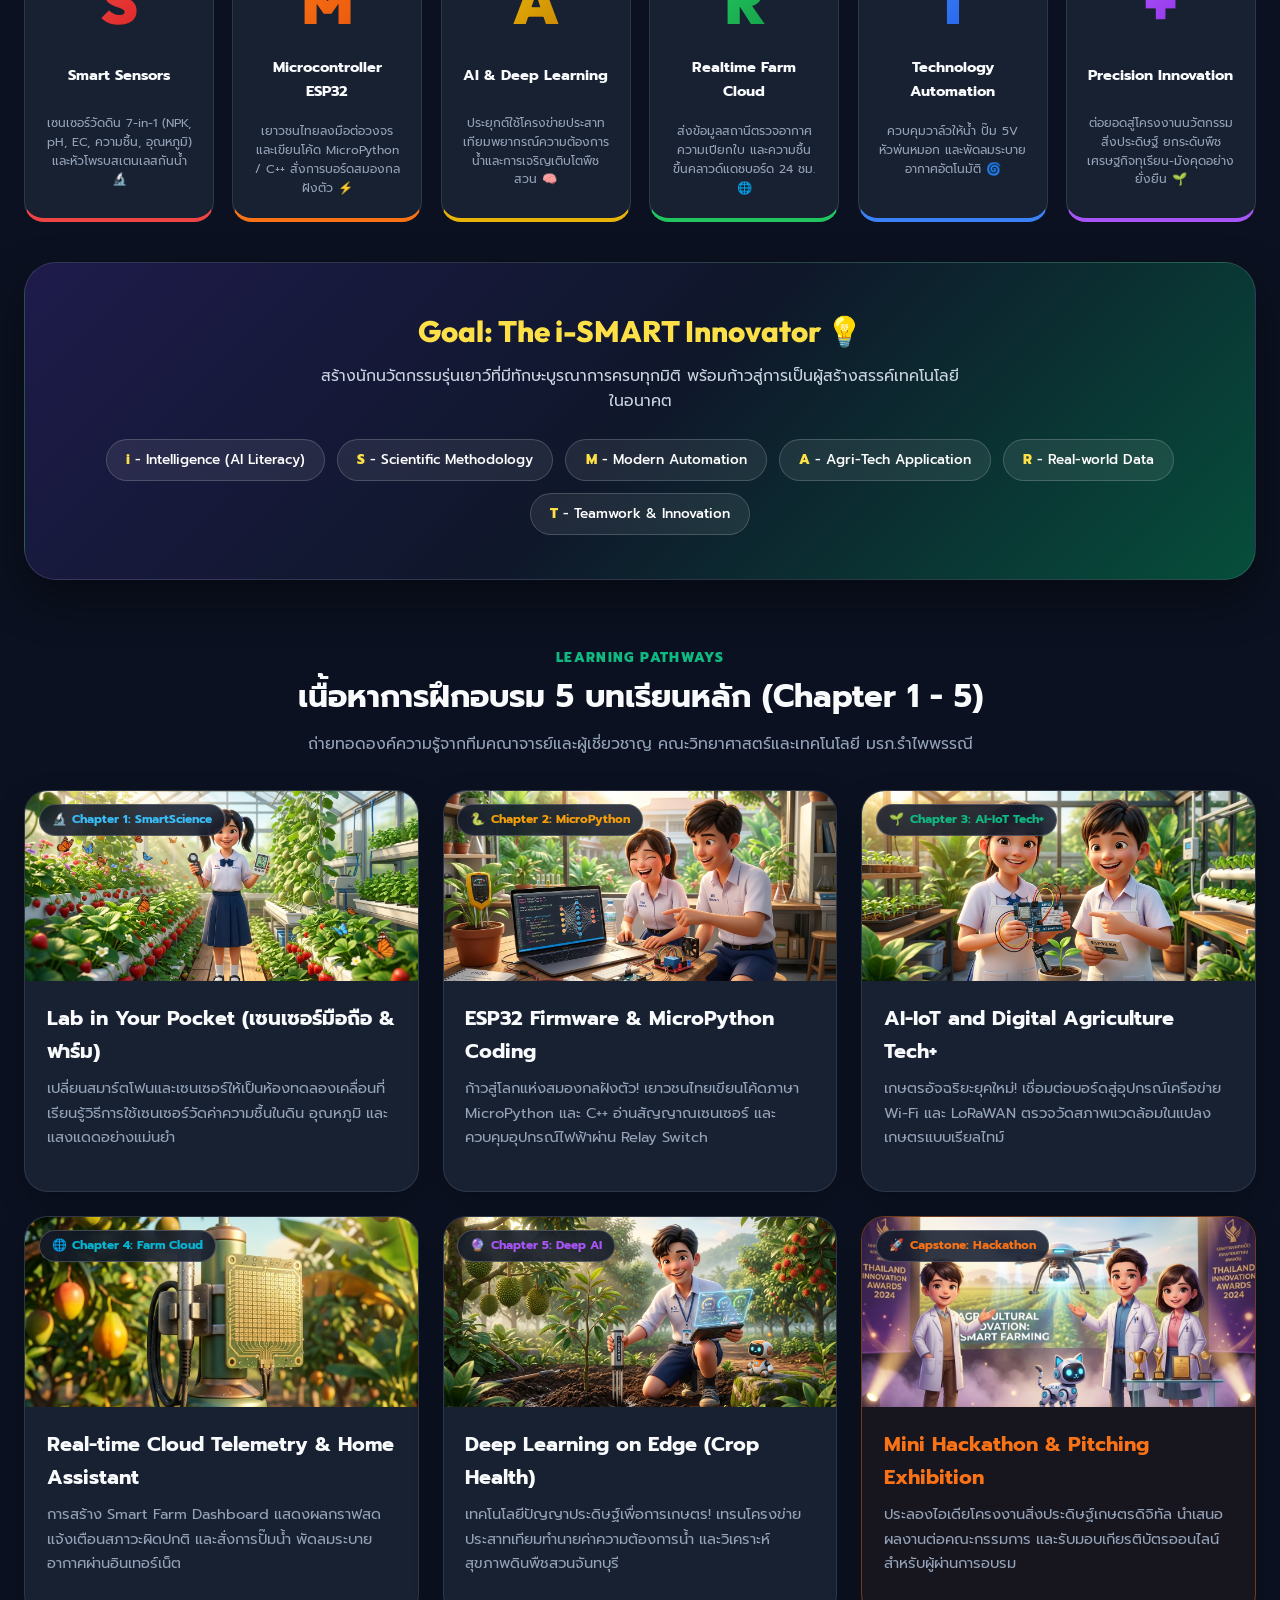
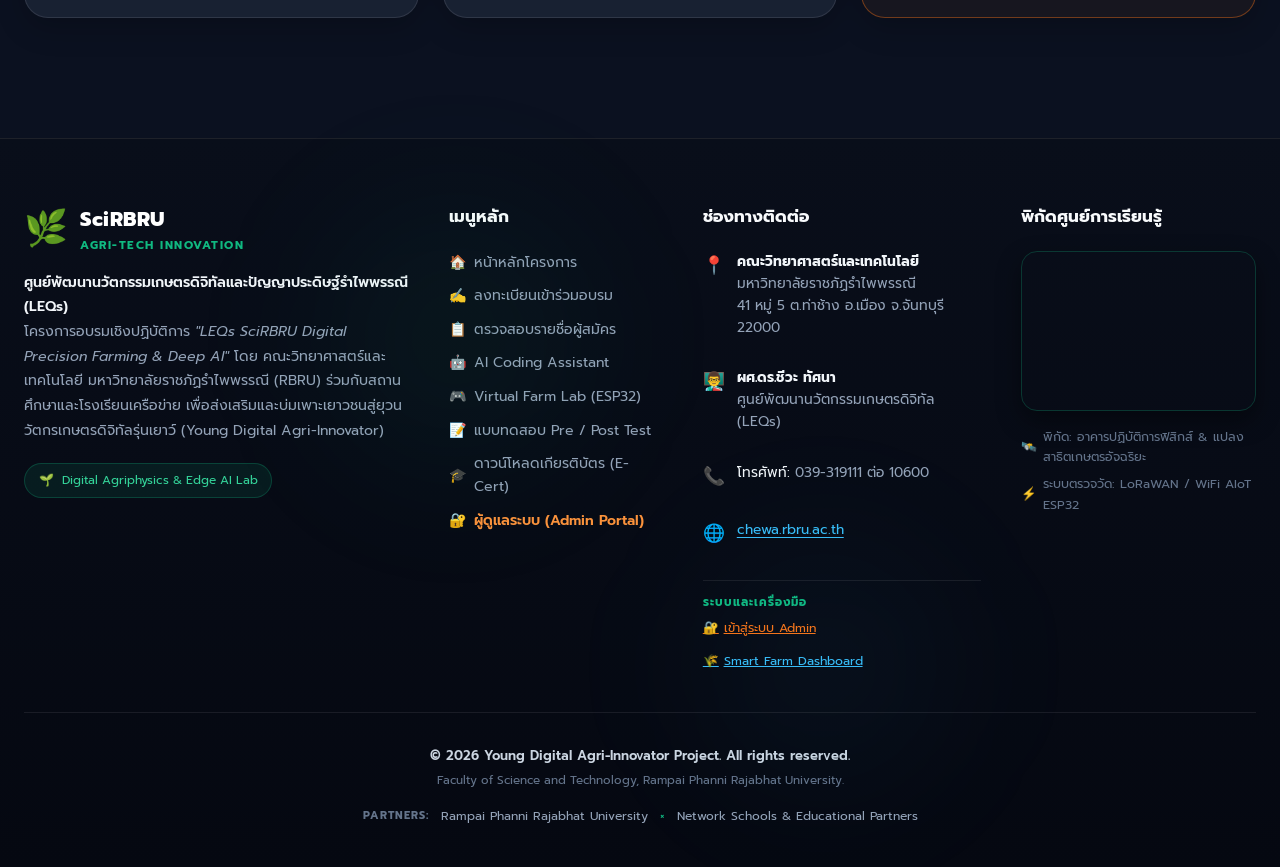
==== commit eb9ff761: "update: change workshop announcement and dates to 'เร็วๆ นี้ โปรดติดตาม'" ====
--- a/scirbru_ydai2026/index.html
+++ b/scirbru_ydai2026/index.html
@@ -151,10 +151,10 @@
     <section class="tab-pane active" id="tab-overview">
       
       <!-- Dynamic Announcement Banner -->
-      <div id="site-announcement-container" style="display:none; margin-bottom: 1.5rem; background: rgba(16, 185, 129, 0.12); border: 1px solid rgba(16, 185, 129, 0.35); border-radius: var(--radius-md); padding: 0.85rem 1.25rem; align-items: center; justify-content: space-between; flex-wrap: wrap; gap: 0.75rem;">
+      <div id="site-announcement-container" style="display:flex; margin-bottom: 1.5rem; background: rgba(16, 185, 129, 0.12); border: 1px solid rgba(16, 185, 129, 0.35); border-radius: var(--radius-md); padding: 0.85rem 1.25rem; align-items: center; justify-content: space-between; flex-wrap: wrap; gap: 0.75rem;">
         <div style="display: flex; align-items: center; gap: 0.75rem;">
           <span style="font-size: 1.3rem;">📢</span>
-          <span id="site-announcement-text" style="font-size: 0.9rem; font-weight: 500; color: #a7f3d0;"></span>
+          <span id="site-announcement-text" style="font-size: 0.9rem; font-weight: 500; color: #a7f3d0;">📢 เปิดรับสมัครครูและนักเรียนที่สนใจเข้าร่วมโครงการอบรมเชิงปฏิบัติการ (เร็วๆ นี้ โปรดติดตาม) ณ คณะวิทยาศาสตร์และเทคโนโลยี มรภ.รำไพพรรณี รับจำนวนจำกัด 60 ที่นั่ง ฟรีไม่มีค่าใช้จ่าย!</span>
         </div>
         <button class="btn-cta" style="padding: 0.4rem 1rem; font-size: 0.8rem;" onclick="switchPortalTab('register')">
           <span>✍️ ลงทะเบียนทันที</span>
@@ -1384,7 +1384,7 @@
                     </div>
                     <div class="pass-detail-item">
                       <div class="detail-lbl">วันและเวลาจัดอบรม</div>
-                      <div class="detail-val" style="color: #f59e0b;">25 - 26 ธ.ค. 2568 (08:30 - 16:30 น.)</div>
+                      <div class="detail-val" id="success-reg-dates" style="color: #f59e0b;">เร็วๆ นี้ โปรดติดตาม</div>
                     </div>
                     <div class="pass-detail-item">
                       <div class="detail-lbl">สถานที่จัดอบรม</div>
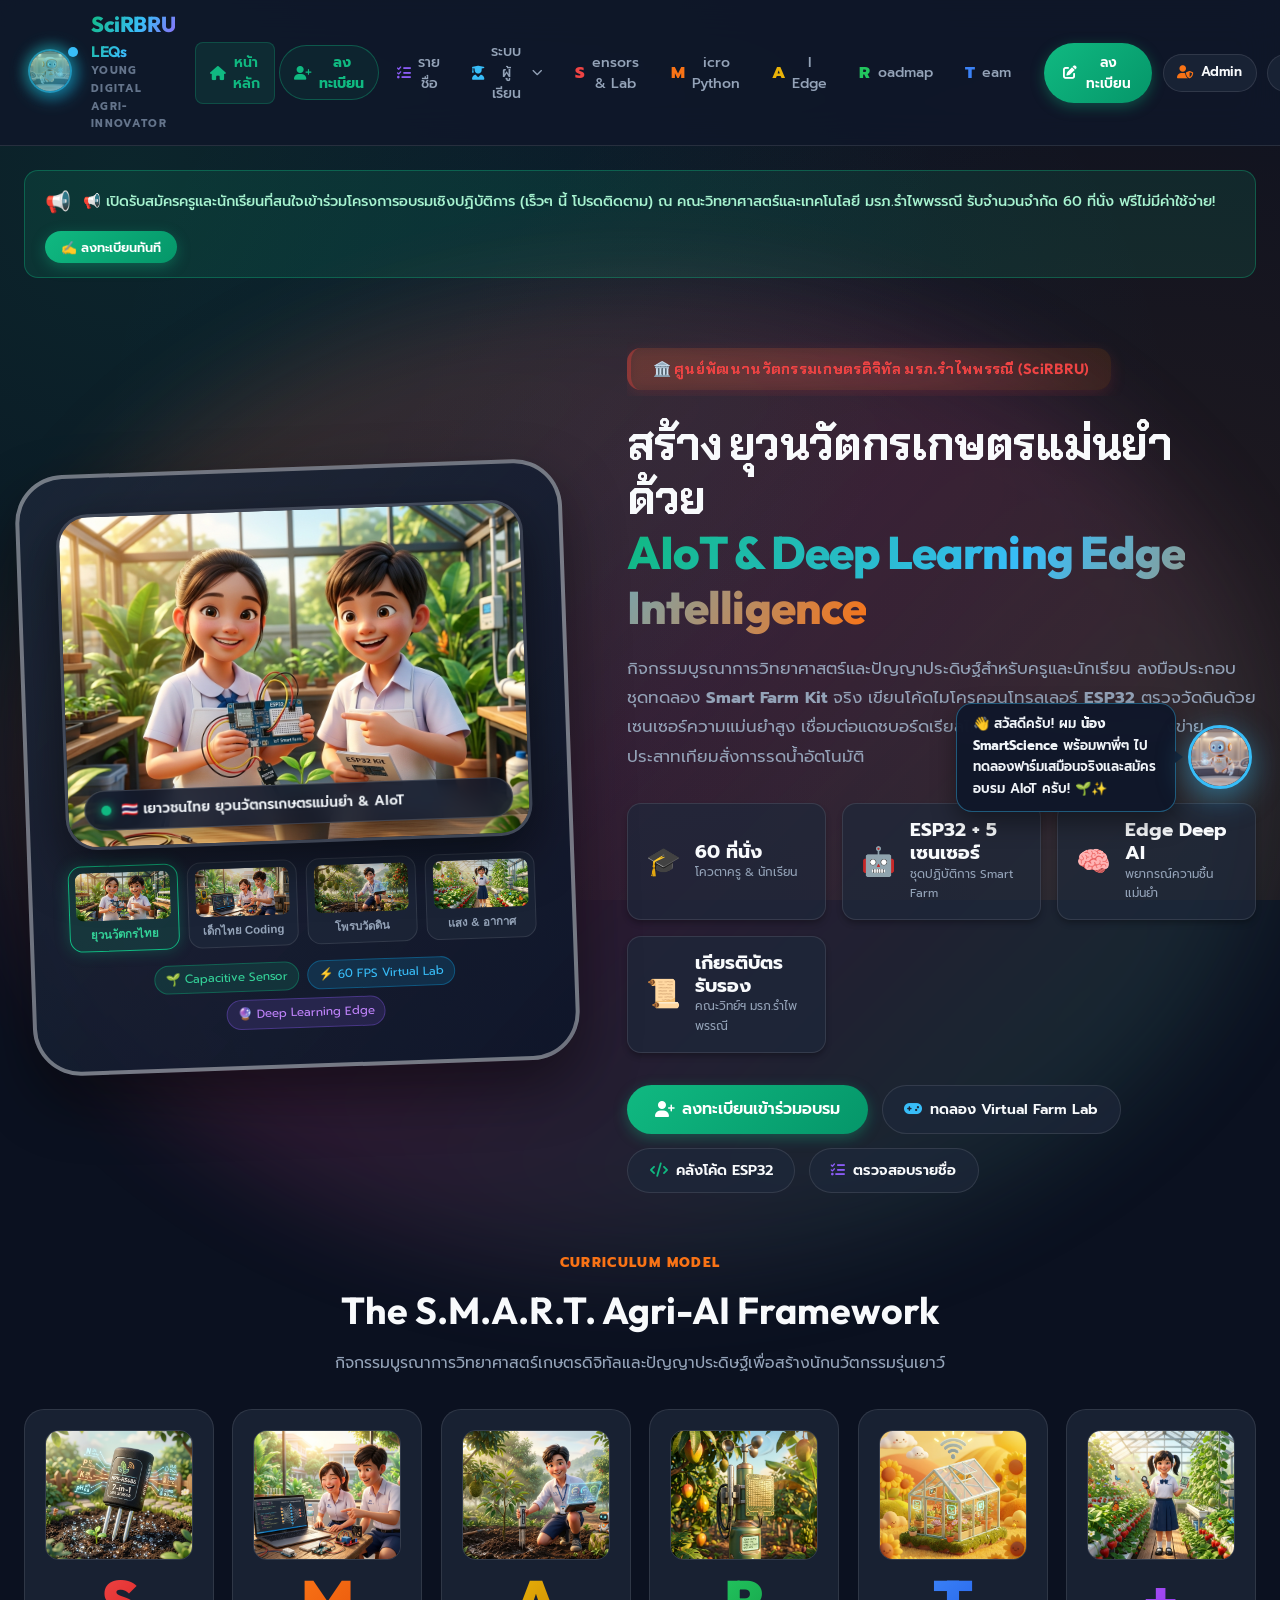
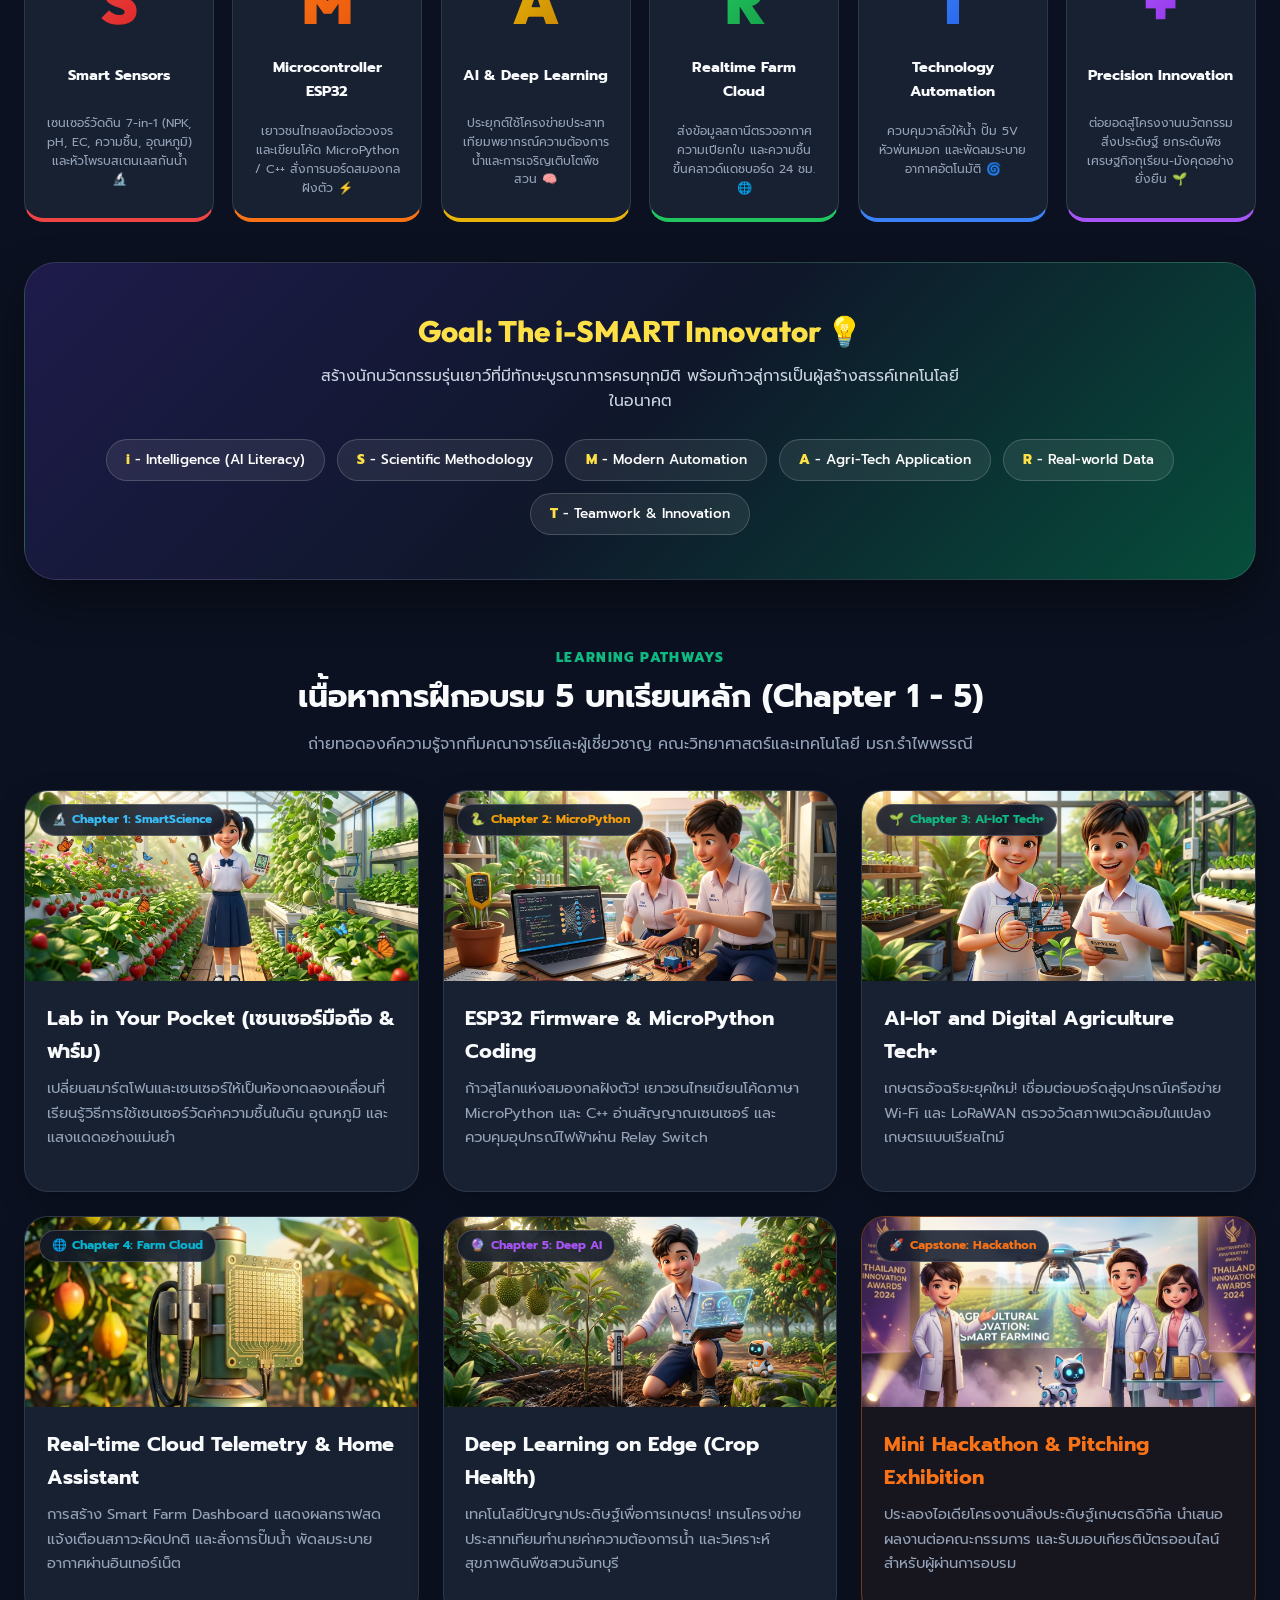
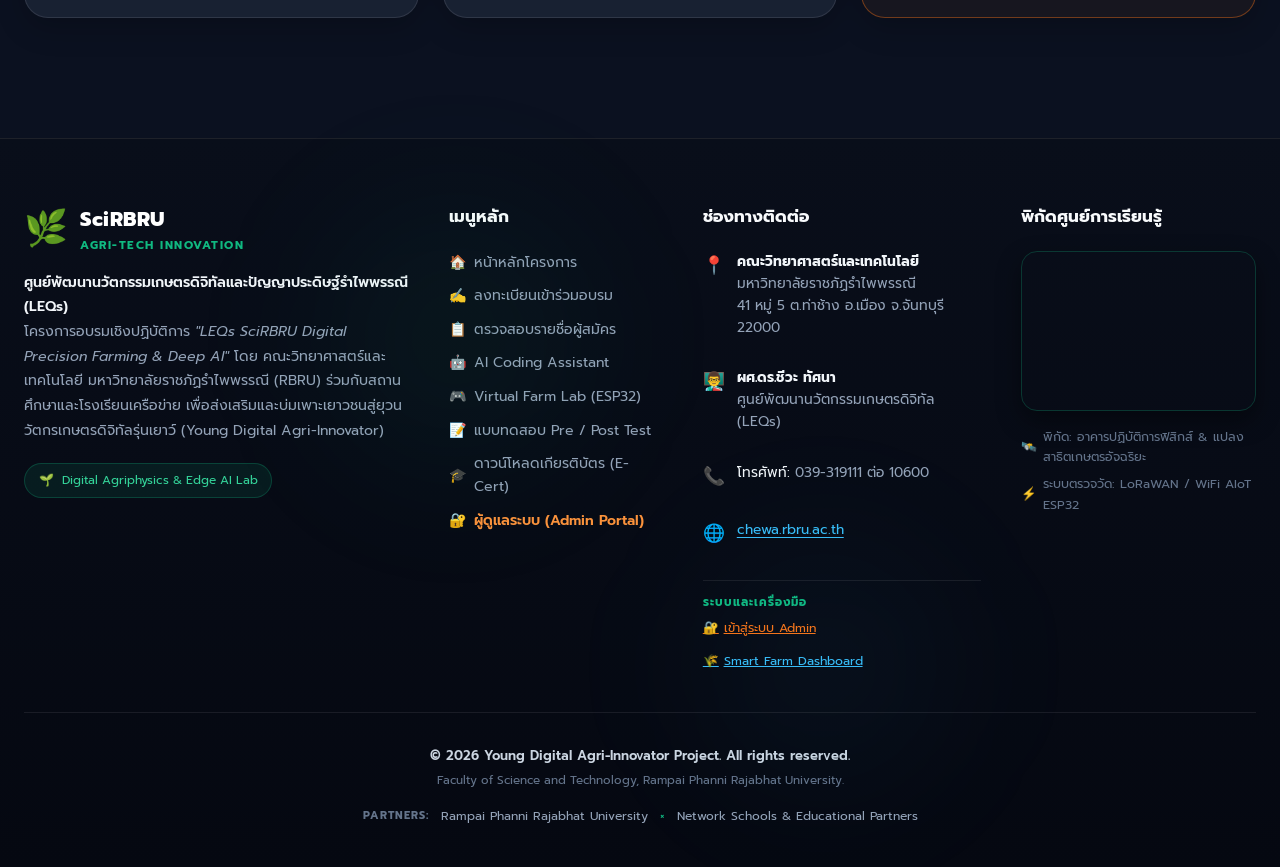
==== commit 5b223e70: "refactor(branding): update branding and ticker text from iSPACE to LEQs" ====
--- a/scirbru_ydai2026/index.html
+++ b/scirbru_ydai2026/index.html
@@ -31,7 +31,7 @@
         </div>
         <div style="display: flex; flex-direction: column;">
           <span class="brand-title-text">
-            SciRBRU <span style="font-size: 0.95rem; font-weight: 700; color: #f97316;">iSPACE</span>
+            SciRBRU <span style="font-size: 0.95rem; font-weight: 700; color: #10b981;">LEQs</span>
           </span>
           <span class="brand-sub-badge">
             Young Digital Agri-Innovator
@@ -294,7 +294,7 @@
       </div>
 
       <!-- ==============================================================
-           THE S.M.A.R.T. FRAMEWORK (Exact 6-Card Grid from AI4Student iSPACE)
+           THE S.M.A.R.T. FRAMEWORK (Exact 6-Card Grid from LEQs SciRBRU)
            ============================================================== -->
       <section class="framework-section">
         
--- a/scirbru_ydai2026/style.css
+++ b/scirbru_ydai2026/style.css
@@ -563,7 +563,7 @@
 }
 
 /* ==========================================================================
-   The S.M.A.R.T. Framework Grid (Modeled after AI4Student iSPACE)
+   The S.M.A.R.T. Framework Grid (Modeled after LEQs SciRBRU)
    ========================================================================== */
 .framework-section {
   margin-bottom: 4rem;
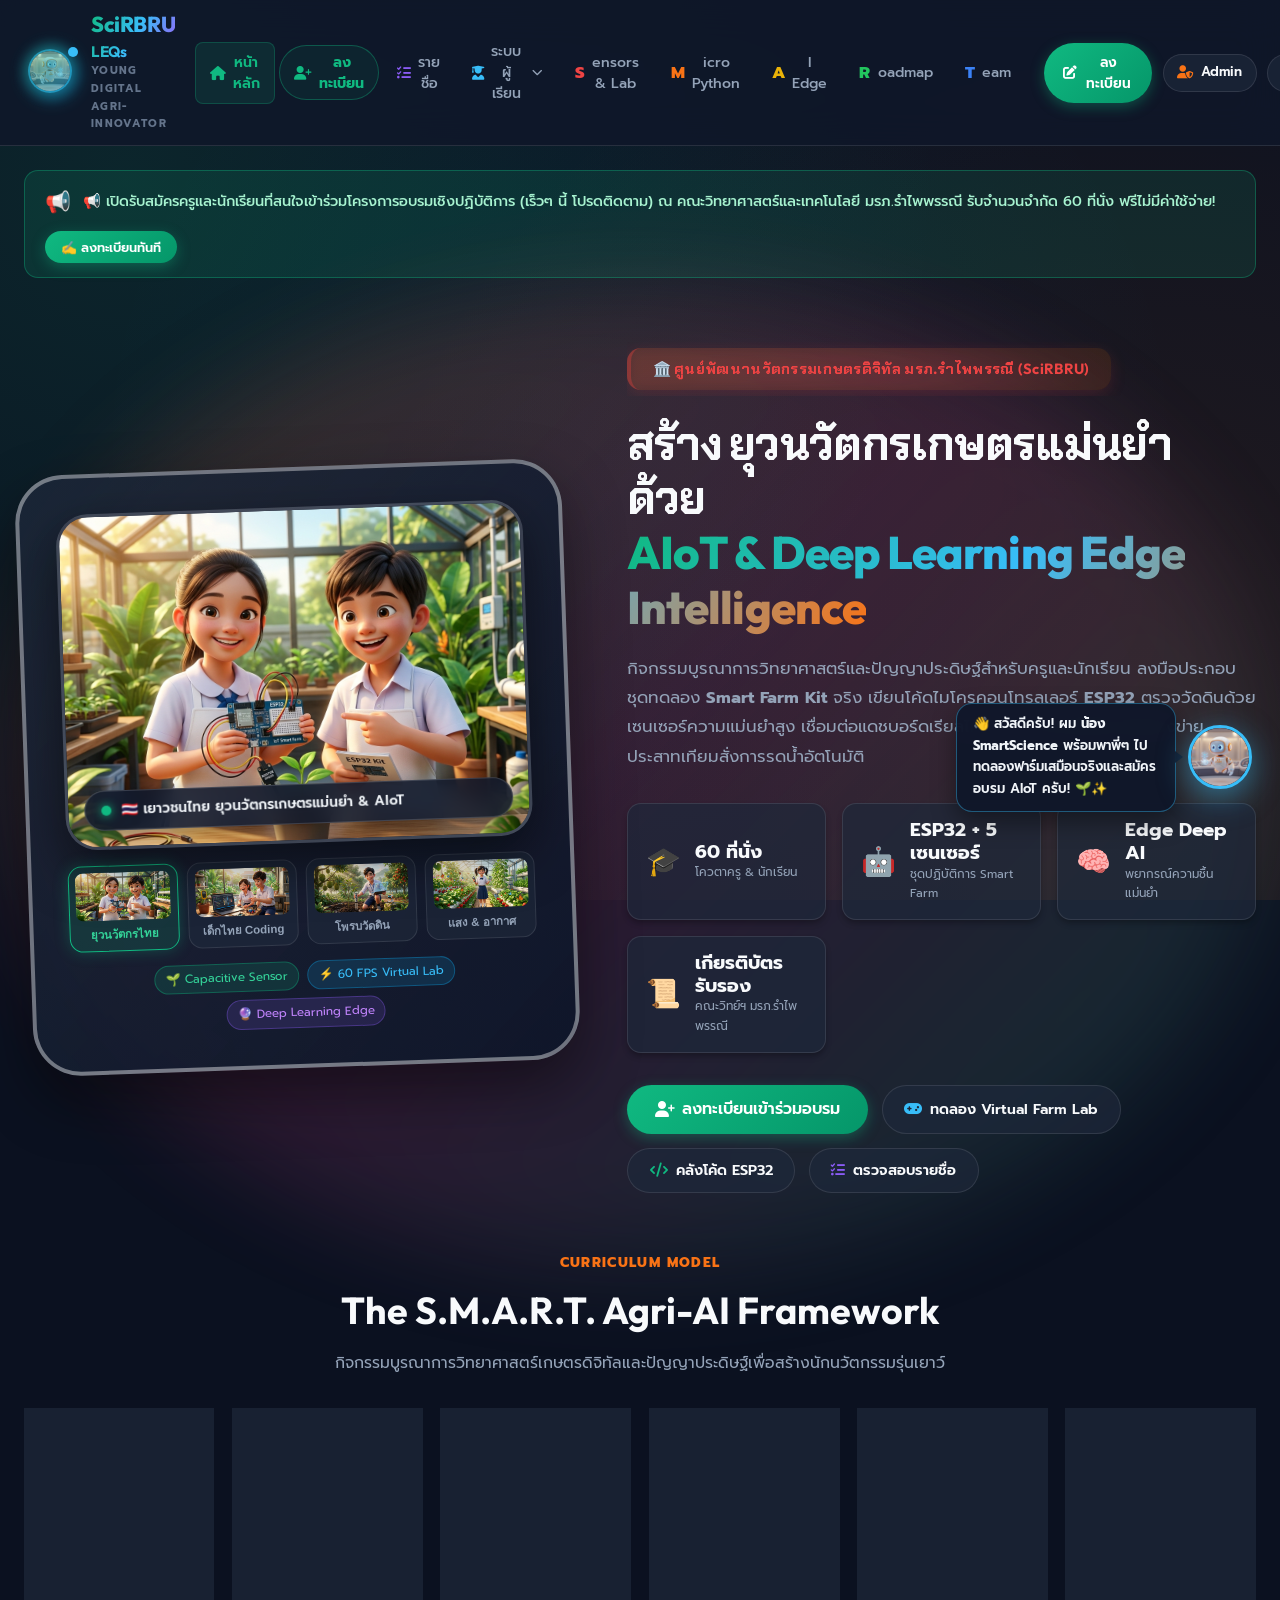
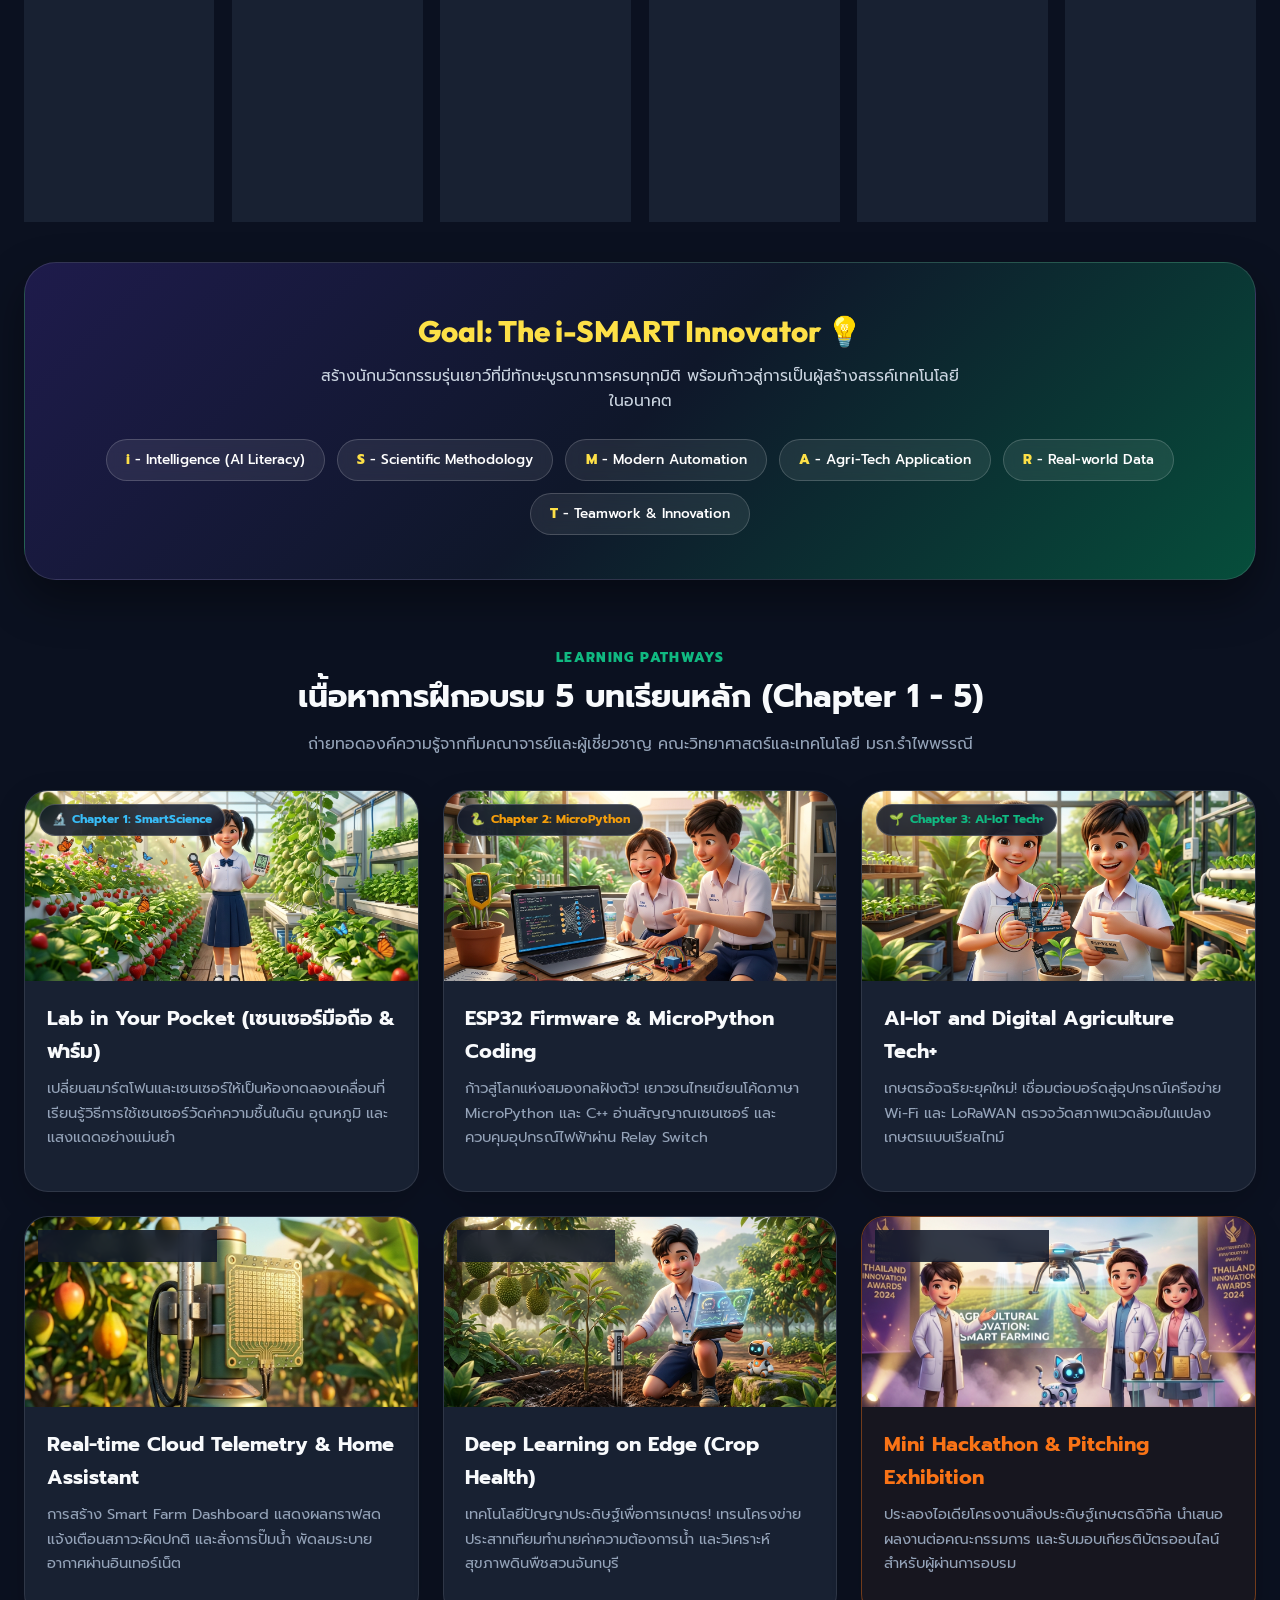
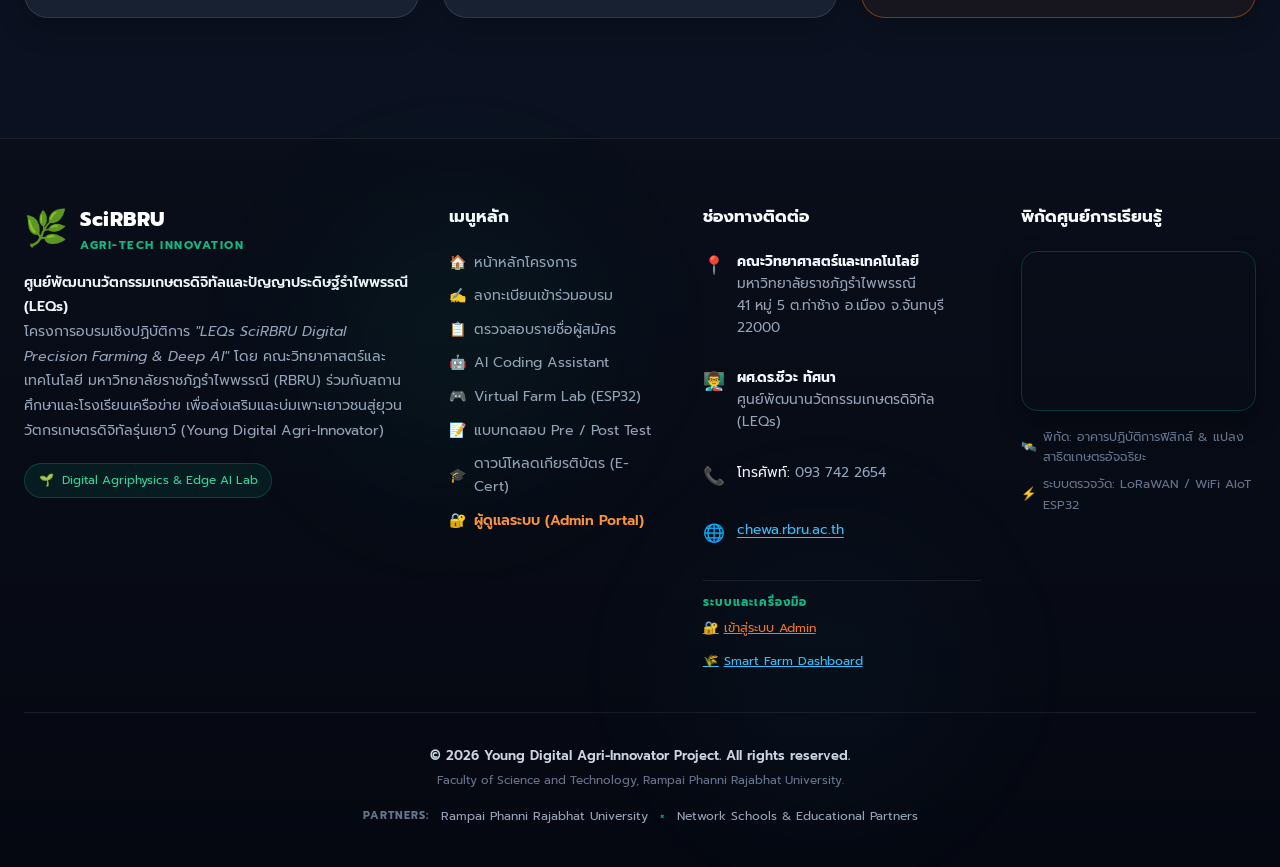
==== commit 1658d521: "fix(footer): update contact phone number to 093 742 2654" ====
--- a/scirbru_ydai2026/index.html
+++ b/scirbru_ydai2026/index.html
@@ -1612,7 +1612,7 @@
           <div class="footer-contact-item">
             <span class="footer-contact-icon">📞</span>
             <span>
-              <span style="color: #f1f5f9;">โทรศัพท์:</span> 039-319111 ต่อ 10600
+              <span style="color: #f1f5f9;">โทรศัพท์:</span> 093 742 2654
             </span>
           </div>
           <div class="footer-contact-item">
